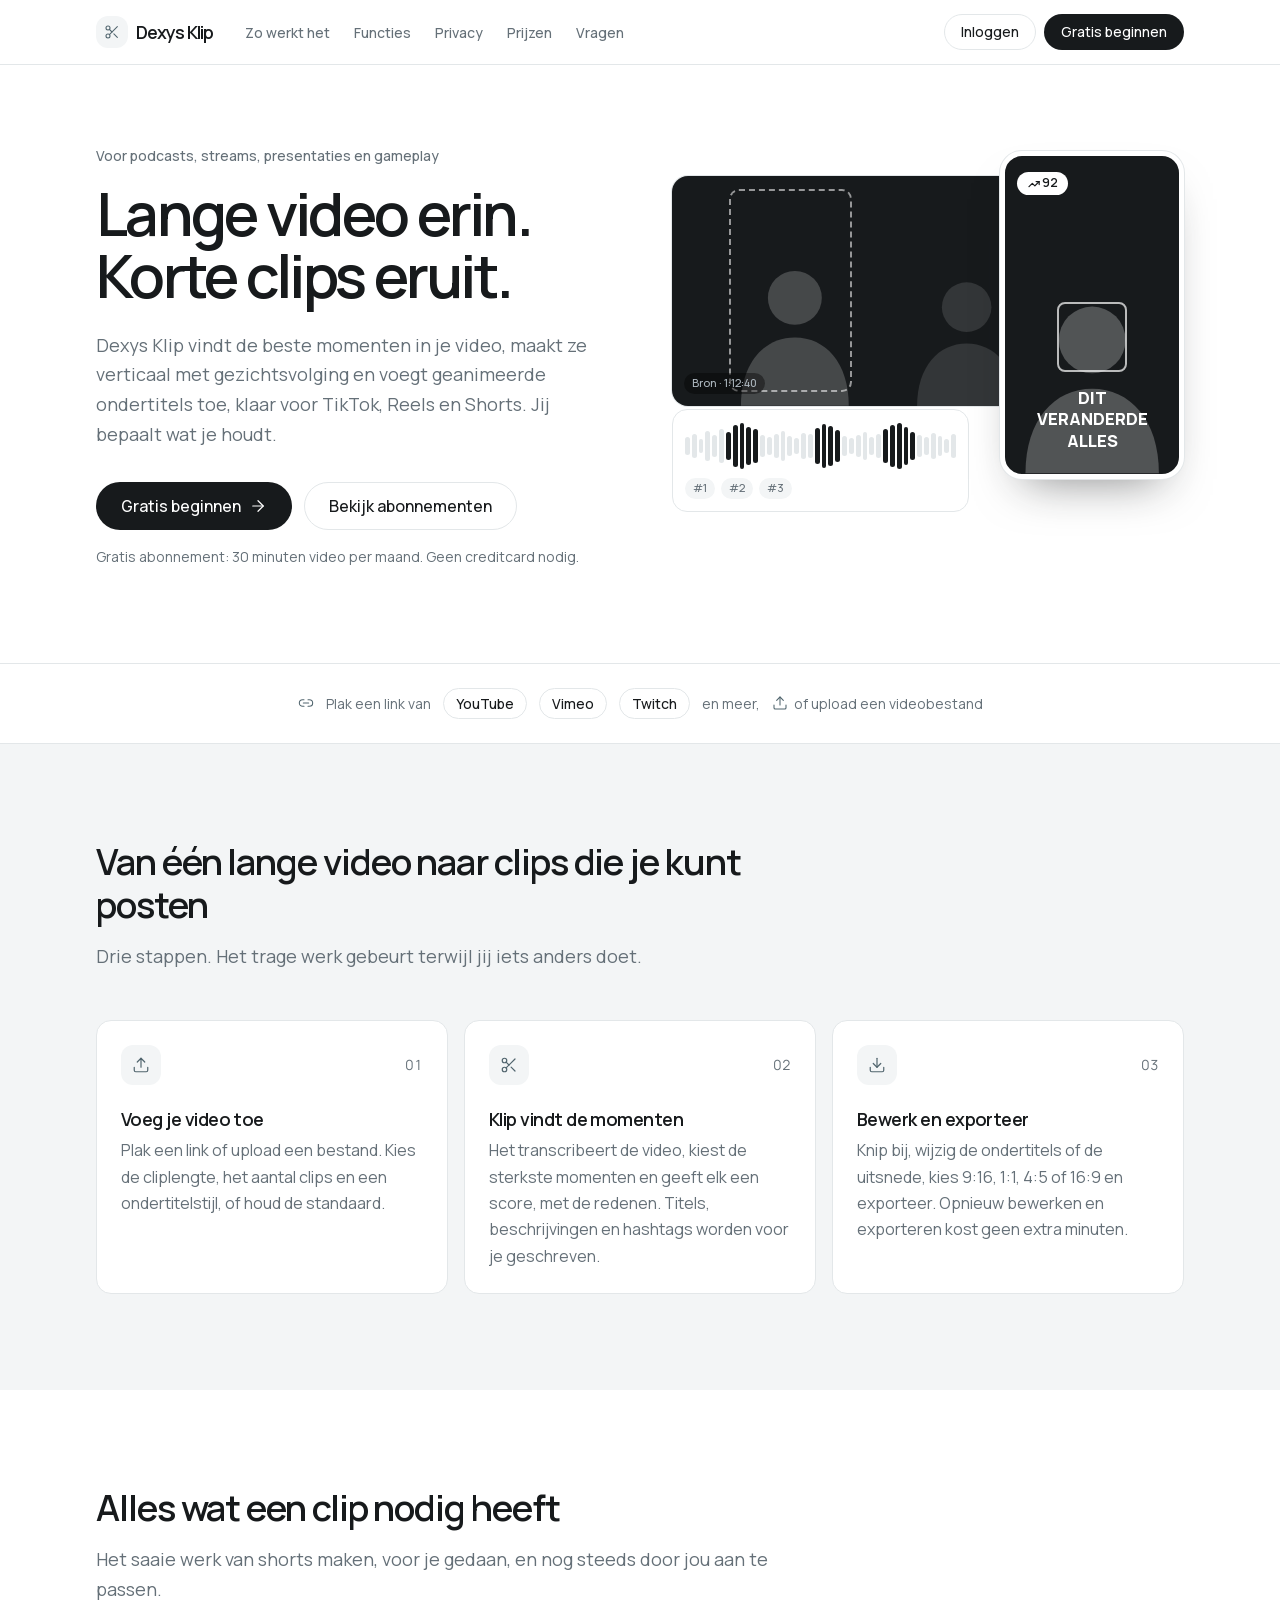
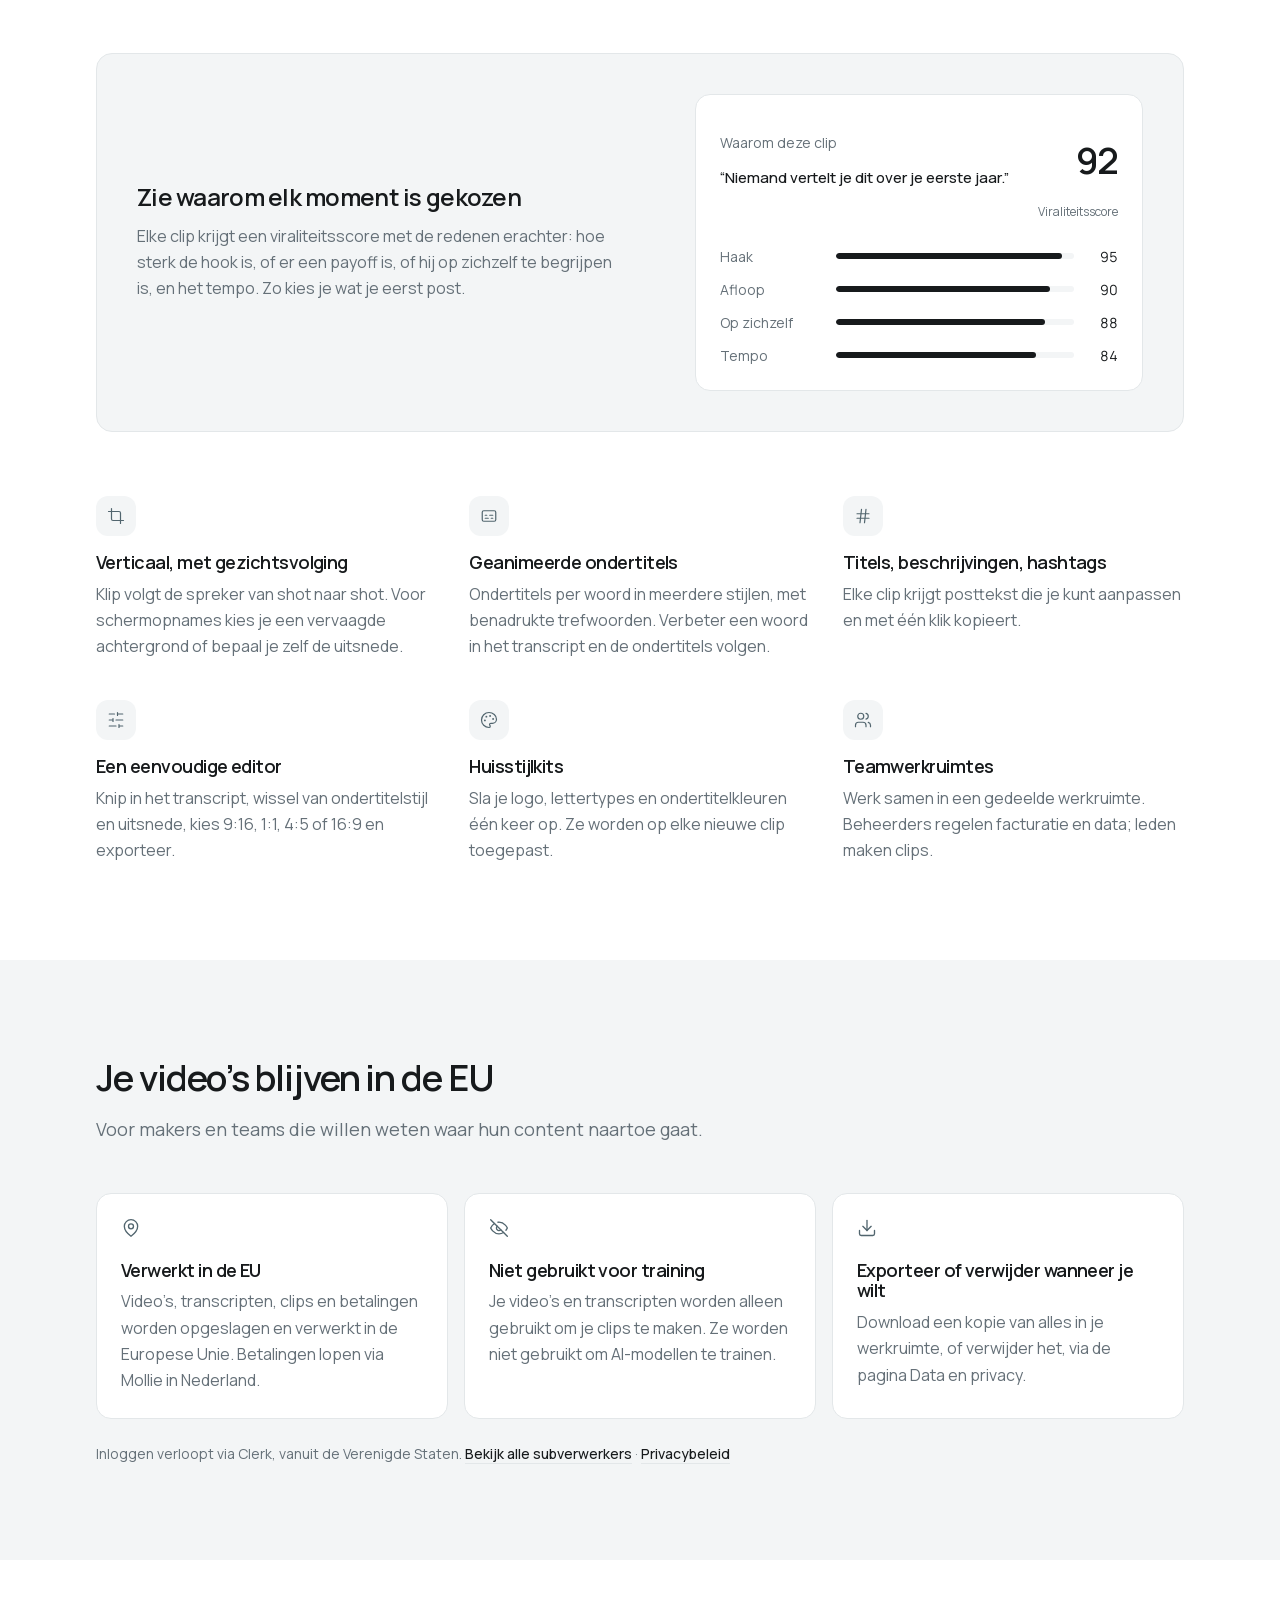
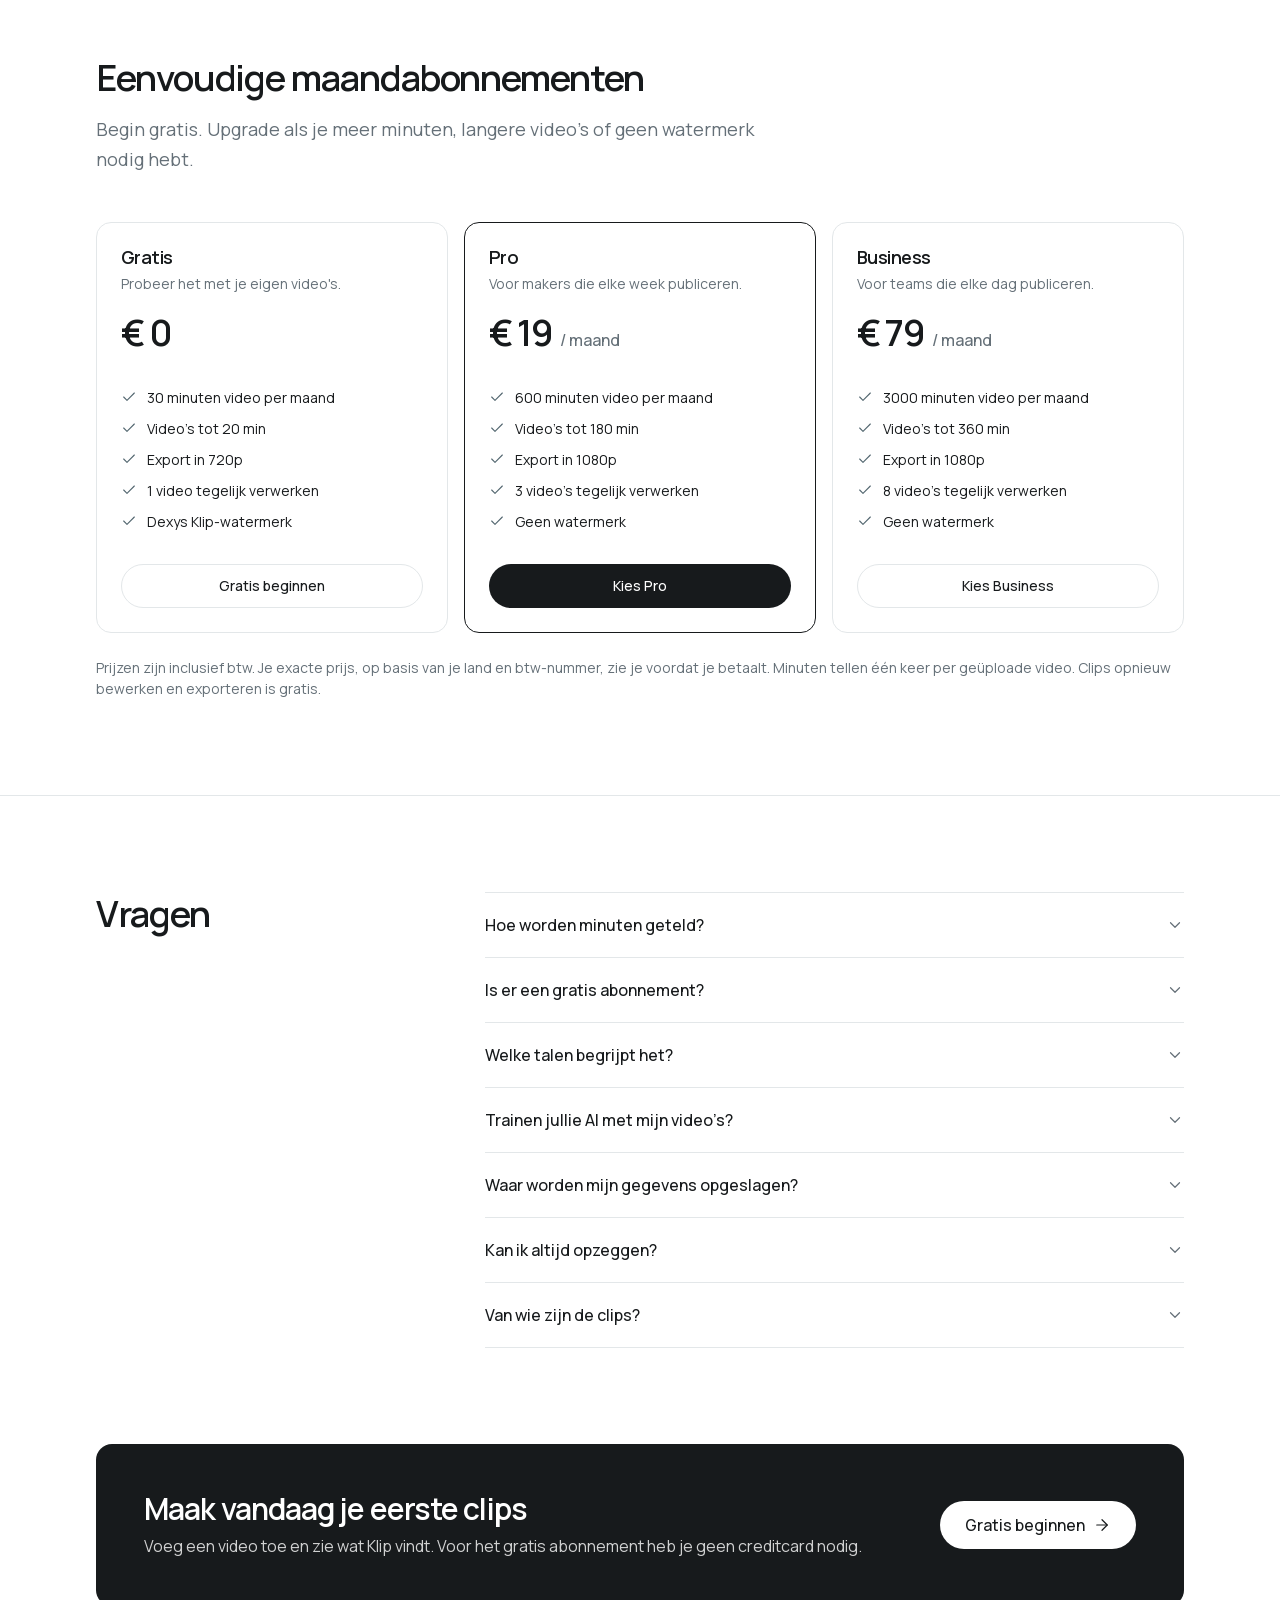
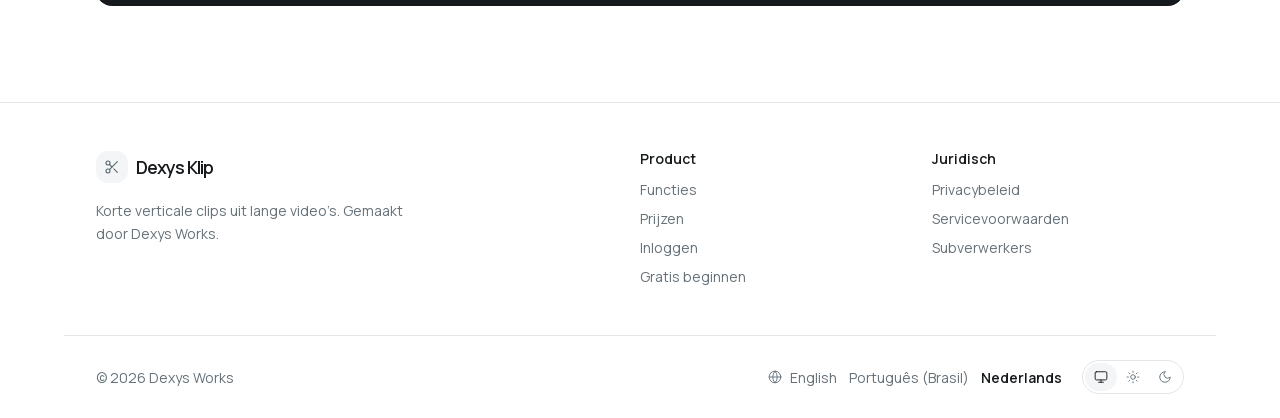
==== nl/index.html @ 5cecc2e5 "Publish the Dexys Klip landing page Static page for klip.dexysworks.com in English, Brazilian Portug" ====
<!doctype html>
<html lang="nl">
<head>
<meta charset="utf-8">
<meta name="viewport" content="width=device-width, initial-scale=1">
<title>Dexys Klip: maak van lange video’s verticale clips</title>
<meta name="description" content="Plak een link of upload een video. Dexys Klip vindt de beste momenten, maakt ze verticaal met gezichtsvolging en voegt geanimeerde ondertitels toe voor TikTok, Reels en Shorts. Verwerkt in de EU.">
<link rel="canonical" href="https://klip.dexysworks.com/nl/">
<link rel="alternate" hreflang="en" href="https://klip.dexysworks.com/"><link rel="alternate" hreflang="pt-BR" href="https://klip.dexysworks.com/pt-br/"><link rel="alternate" hreflang="nl" href="https://klip.dexysworks.com/nl/"><link rel="alternate" hreflang="x-default" href="https://klip.dexysworks.com/">
<meta property="og:type" content="website">
<meta property="og:site_name" content="Dexys Klip">
<meta property="og:title" content="Dexys Klip: maak van lange video’s verticale clips">
<meta property="og:description" content="Plak een link of upload een video. Dexys Klip vindt de beste momenten, maakt ze verticaal met gezichtsvolging en voegt geanimeerde ondertitels toe voor TikTok, Reels en Shorts. Verwerkt in de EU.">
<meta property="og:url" content="https://klip.dexysworks.com/nl/">
<meta property="og:locale" content="nl_NL">
<meta property="og:image" content="https://klip.dexysworks.com/assets/og.png">
<meta property="og:image:width" content="1200">
<meta property="og:image:height" content="630">
<meta property="og:image:alt" content="Dexys Klip: long videos in, short clips out">
<meta name="twitter:card" content="summary_large_image">
<meta name="theme-color" content="#ffffff" media="(prefers-color-scheme: light)">
<meta name="theme-color" content="#171a1c" media="(prefers-color-scheme: dark)">
<link rel="icon" href="/assets/favicon.svg" type="image/svg+xml">
<link rel="preload" href="/assets/fonts/manrope-latin.woff2" as="font" type="font/woff2" crossorigin>
<link rel="stylesheet" href="/assets/style.css">
<script>(function(){try{var t=localStorage.getItem("klip-theme");if(t==="light"||t==="dark")document.documentElement.dataset.theme=t;}catch(e){}})();</script>
<script src="/assets/site.js" defer></script>
</head>
<body>
<a class="skip-link" href="#content">Naar de inhoud</a>
<header class="site-header">
  <div class="wrap header-inner">
    <a class="brand" href="/nl/" aria-label="Dexys Klip home"><span class="brand-tile"><svg width="16" height="16" viewBox="0 0 24 24" fill="none" stroke="currentColor" stroke-width="1.6" stroke-linecap="round" stroke-linejoin="round" aria-hidden="true" focusable="false"><circle cx="6" cy="6" r="3"/><path d="M8.12 8.12 12 12"/><path d="M20 4 8.12 15.88"/><circle cx="6" cy="18" r="3"/><path d="M14.8 14.8 20 20"/></svg></span><span class="brand-name">Dexys Klip</span></a>
    <nav class="header-nav" aria-label="Onderdelen van de pagina"><ul><li><a href="#how">Zo werkt het</a></li><li><a href="#features">Functies</a></li><li><a href="#privacy">Privacy</a></li><li><a href="#pricing">Prijzen</a></li><li><a href="#faq">Vragen</a></li></ul></nav>
    <div class="header-actions">
      <a class="signin-text" href="https://app.klip.dexysworks.com/sign-in">Inloggen</a>
      <a class="btn btn-ghost signin-btn" href="https://app.klip.dexysworks.com/sign-in">Inloggen</a>
      <a class="btn btn-primary btn-compact" href="https://app.klip.dexysworks.com/sign-up">Gratis beginnen</a>
    </div>
  </div>
</header>
<main id="content">
  <section class="wrap hero" aria-labelledby="hero-title">
    <div>
      <p class="eyebrow">Voor podcasts, streams, presentaties en gameplay</p>
      <h1 id="hero-title">Lange video erin. Korte clips eruit.</h1>
      <p class="lead">Dexys Klip vindt de beste momenten in je video, maakt ze verticaal met gezichtsvolging en voegt geanimeerde ondertitels toe, klaar voor TikTok, Reels en Shorts. Jij bepaalt wat je houdt.</p>
      <div class="hero-ctas">
        <a class="btn btn-primary btn-large" href="https://app.klip.dexysworks.com/sign-up">Gratis beginnen <svg width="18" height="18" viewBox="0 0 24 24" fill="none" stroke="currentColor" stroke-width="1.6" stroke-linecap="round" stroke-linejoin="round" aria-hidden="true" focusable="false"><path d="M5 12h14"/><path d="m12 5 7 7-7 7"/></svg></a>
        <a class="btn btn-ghost btn-large" href="#pricing">Bekijk abonnementen</a>
      </div>
      <p class="muted small">Gratis abonnement: 30 minuten video per maand. Geen creditcard nodig.</p>
    </div>
    <div class="hero-visual" role="img" aria-label="Illustratie: een brede podcastvideo met drie gemarkeerde momenten op de tijdlijn. Eén moment wordt een verticale clip die het gezicht van de spreker volgt, met ondertitels per woord en een viraliteitsscore van 92.">
  <div aria-hidden="true">
    <div class="source">
      <div class="speakers"><svg class="sp sp-a" viewBox="0 0 100 100" aria-hidden="true" focusable="false"><circle cx="50" cy="40" r="15" fill="currentColor"/><path d="M20 100c0-24 13-38 30-38s30 14 30 38z" fill="currentColor"/></svg><svg class="sp sp-b" viewBox="0 0 100 100" aria-hidden="true" focusable="false"><circle cx="50" cy="40" r="15" fill="currentColor"/><path d="M20 100c0-24 13-38 30-38s30 14 30 38z" fill="currentColor"/></svg></div>
      <div class="crop"></div>
      <span class="source-label">Bron · 1:12:40</span>
    </div>
    <div class="timeline card">
      <div class="bars"><span class="" style="height:38%"></span><span class="" style="height:52%"></span><span class="" style="height:30%"></span><span class="" style="height:64%"></span><span class="" style="height:46%"></span><span class="" style="height:72%"></span><span class="on" style="height:58%"></span><span class="on" style="height:88%"></span><span class="on" style="height:94%"></span><span class="on" style="height:80%"></span><span class="on" style="height:70%"></span><span class="" style="height:44%"></span><span class="" style="height:36%"></span><span class="" style="height:50%"></span><span class="" style="height:62%"></span><span class="" style="height:40%"></span><span class="" style="height:34%"></span><span class="" style="height:56%"></span><span class="" style="height:48%"></span><span class="on" style="height:76%"></span><span class="on" style="height:90%"></span><span class="on" style="height:84%"></span><span class="on" style="height:66%"></span><span class="" style="height:42%"></span><span class="" style="height:32%"></span><span class="" style="height:46%"></span><span class="" style="height:58%"></span><span class="" style="height:38%"></span><span class="" style="height:52%"></span><span class="on" style="height:70%"></span><span class="on" style="height:86%"></span><span class="on" style="height:96%"></span><span class="on" style="height:78%"></span><span class="on" style="height:60%"></span><span class="" style="height:44%"></span><span class="" style="height:36%"></span><span class="" style="height:54%"></span><span class="" style="height:40%"></span><span class="" style="height:30%"></span><span class="" style="height:48%"></span></div>
      <div class="moments"><span>#1</span><span>#2</span><span>#3</span></div>
    </div>
    <div class="phone">
      <div class="phone-speaker"><svg class="sp" viewBox="0 0 100 100" aria-hidden="true" focusable="false"><circle cx="50" cy="40" r="15" fill="currentColor"/><path d="M20 100c0-24 13-38 30-38s30 14 30 38z" fill="currentColor"/></svg></div>
      <div class="track"></div>
      <span class="score"><svg width="12" height="12" viewBox="0 0 24 24" fill="none" stroke="currentColor" stroke-width="1.6" stroke-linecap="round" stroke-linejoin="round" aria-hidden="true" focusable="false"><path d="m22 7-8.5 8.5-5-5L2 17"/><path d="M16 7h6v6"/></svg>92</span>
      <p class="caption"><span class="word" style="animation-delay:0s">dit</span><span class="word" style="animation-delay:1s">veranderde</span><span class="word" style="animation-delay:2s">alles</span></p>
    </div>
  </div>
</div>
  </section>

  <div class="sources"><p class="wrap"><svg class="symbol" width="16" height="16" viewBox="0 0 24 24" fill="none" stroke="currentColor" stroke-width="1.6" stroke-linecap="round" stroke-linejoin="round" aria-hidden="true" focusable="false"><path d="M9 17H7A5 5 0 0 1 7 7h2"/><path d="M15 7h2a5 5 0 1 1 0 10h-2"/><path d="M8 12h8"/></svg><span>Plak een link van</span>
    <span class="chip">YouTube</span><span class="chip">Vimeo</span><span class="chip">Twitch</span><span>en meer,</span>
    <span class="inline"><svg class="symbol" width="16" height="16" viewBox="0 0 24 24" fill="none" stroke="currentColor" stroke-width="1.6" stroke-linecap="round" stroke-linejoin="round" aria-hidden="true" focusable="false"><path d="M21 15v4a2 2 0 0 1-2 2H5a2 2 0 0 1-2-2v-4"/><path d="m17 8-5-5-5 5"/><path d="M12 3v12"/></svg>of upload een videobestand</span></p></div>

  <section id="how" class="section band" aria-labelledby="how-title"><div class="wrap">
    <div class="section-head"><h2 id="how-title">Van één lange video naar clips die je kunt posten</h2><p>Drie stappen. Het trage werk gebeurt terwijl jij iets anders doet.</p></div>
    <ol class="grid-3"><li class="card step"><div class="step-top"><span class="tile"><svg width="18" height="18" viewBox="0 0 24 24" fill="none" stroke="currentColor" stroke-width="1.6" stroke-linecap="round" stroke-linejoin="round" aria-hidden="true" focusable="false"><path d="M21 15v4a2 2 0 0 1-2 2H5a2 2 0 0 1-2-2v-4"/><path d="m17 8-5-5-5 5"/><path d="M12 3v12"/></svg></span><span class="step-n" aria-hidden="true">01</span></div>
      <h3>Voeg je video toe</h3><p class="muted">Plak een link of upload een bestand. Kies de cliplengte, het aantal clips en een ondertitelstijl, of houd de standaard.</p></li><li class="card step"><div class="step-top"><span class="tile"><svg width="18" height="18" viewBox="0 0 24 24" fill="none" stroke="currentColor" stroke-width="1.6" stroke-linecap="round" stroke-linejoin="round" aria-hidden="true" focusable="false"><circle cx="6" cy="6" r="3"/><path d="M8.12 8.12 12 12"/><path d="M20 4 8.12 15.88"/><circle cx="6" cy="18" r="3"/><path d="M14.8 14.8 20 20"/></svg></span><span class="step-n" aria-hidden="true">02</span></div>
      <h3>Klip vindt de momenten</h3><p class="muted">Het transcribeert de video, kiest de sterkste momenten en geeft elk een score, met de redenen. Titels, beschrijvingen en hashtags worden voor je geschreven.</p></li><li class="card step"><div class="step-top"><span class="tile"><svg width="18" height="18" viewBox="0 0 24 24" fill="none" stroke="currentColor" stroke-width="1.6" stroke-linecap="round" stroke-linejoin="round" aria-hidden="true" focusable="false"><path d="M21 15v4a2 2 0 0 1-2 2H5a2 2 0 0 1-2-2v-4"/><path d="m7 10 5 5 5-5"/><path d="M12 15V3"/></svg></span><span class="step-n" aria-hidden="true">03</span></div>
      <h3>Bewerk en exporteer</h3><p class="muted">Knip bij, wijzig de ondertitels of de uitsnede, kies 9:16, 1:1, 4:5 of 16:9 en exporteer. Opnieuw bewerken en exporteren kost geen extra minuten.</p></li></ol>
  </div></section>

  <section id="features" class="section" aria-labelledby="features-title"><div class="wrap">
    <div class="section-head"><h2 id="features-title">Alles wat een clip nodig heeft</h2><p>Het saaie werk van shorts maken, voor je gedaan, en nog steeds door jou aan te passen.</p></div>
    <div class="showcase"><div><h3>Zie waarom elk moment is gekozen</h3><p class="muted">Elke clip krijgt een viraliteitsscore met de redenen erachter: hoe sterk de hook is, of er een payoff is, of hij op zichzelf te begrijpen is, en het tempo. Zo kies je wat je eerst post.</p></div><div class="score-card card" role="img" aria-label="Voorbeeld van de score van één clip: viraliteit 92, met hook 95, payoff 90, zelfstandig 88 en tempo 84.">
  <div aria-hidden="true">
    <div class="score-head">
      <div><p class="muted small">Waarom deze clip</p><p class="hook">“Niemand vertelt je dit over je eerste jaar.”</p></div>
      <div class="score-total"><p class="score-number">92</p><p class="muted xsmall">Viraliteitsscore</p></div>
    </div>
    <div class="metrics"><div class="metric"><span class="metric-label">Haak</span><span class="metric-bar"><span style="width:95%"></span></span><span class="metric-value">95</span></div><div class="metric"><span class="metric-label">Afloop</span><span class="metric-bar"><span style="width:90%"></span></span><span class="metric-value">90</span></div><div class="metric"><span class="metric-label">Op zichzelf</span><span class="metric-bar"><span style="width:88%"></span></span><span class="metric-value">88</span></div><div class="metric"><span class="metric-label">Tempo</span><span class="metric-bar"><span style="width:84%"></span></span><span class="metric-value">84</span></div></div>
  </div>
</div></div>
    <ul class="features"><li><span class="tile"><svg width="18" height="18" viewBox="0 0 24 24" fill="none" stroke="currentColor" stroke-width="1.6" stroke-linecap="round" stroke-linejoin="round" aria-hidden="true" focusable="false"><path d="M6 2v14a2 2 0 0 0 2 2h14"/><path d="M18 22V8a2 2 0 0 0-2-2H2"/></svg></span><h3>Verticaal, met gezichtsvolging</h3><p class="muted">Klip volgt de spreker van shot naar shot. Voor schermopnames kies je een vervaagde achtergrond of bepaal je zelf de uitsnede.</p></li><li><span class="tile"><svg width="18" height="18" viewBox="0 0 24 24" fill="none" stroke="currentColor" stroke-width="1.6" stroke-linecap="round" stroke-linejoin="round" aria-hidden="true" focusable="false"><rect width="18" height="14" x="3" y="5" rx="2"/><path d="M7 15h4M15 15h2M7 11h2M13 11h4"/></svg></span><h3>Geanimeerde ondertitels</h3><p class="muted">Ondertitels per woord in meerdere stijlen, met benadrukte trefwoorden. Verbeter een woord in het transcript en de ondertitels volgen.</p></li><li><span class="tile"><svg width="18" height="18" viewBox="0 0 24 24" fill="none" stroke="currentColor" stroke-width="1.6" stroke-linecap="round" stroke-linejoin="round" aria-hidden="true" focusable="false"><path d="M4 9h16M4 15h16M10 3 8 21M16 3l-2 18"/></svg></span><h3>Titels, beschrijvingen, hashtags</h3><p class="muted">Elke clip krijgt posttekst die je kunt aanpassen en met één klik kopieert.</p></li><li><span class="tile"><svg width="18" height="18" viewBox="0 0 24 24" fill="none" stroke="currentColor" stroke-width="1.6" stroke-linecap="round" stroke-linejoin="round" aria-hidden="true" focusable="false"><path d="M21 4h-7M10 4H3M21 12h-9M8 12H3M21 20h-5M12 20H3M14 2v4M8 10v4M16 18v4"/></svg></span><h3>Een eenvoudige editor</h3><p class="muted">Knip in het transcript, wissel van ondertitelstijl en uitsnede, kies 9:16, 1:1, 4:5 of 16:9 en exporteer.</p></li><li><span class="tile"><svg width="18" height="18" viewBox="0 0 24 24" fill="none" stroke="currentColor" stroke-width="1.6" stroke-linecap="round" stroke-linejoin="round" aria-hidden="true" focusable="false"><circle cx="13.5" cy="6.5" r=".5" fill="currentColor"/><circle cx="17.5" cy="10.5" r=".5" fill="currentColor"/><circle cx="8.5" cy="7.5" r=".5" fill="currentColor"/><circle cx="6.5" cy="12.5" r=".5" fill="currentColor"/><path d="M12 2C6.5 2 2 6.5 2 12s4.5 10 10 10c.93 0 1.65-.75 1.65-1.69 0-.44-.18-.83-.44-1.12-.29-.29-.44-.65-.44-1.13a1.64 1.64 0 0 1 1.67-1.67h2c3.05 0 5.55-2.5 5.55-5.55C21.97 6.01 17.46 2 12 2z"/></svg></span><h3>Huisstijlkits</h3><p class="muted">Sla je logo, lettertypes en ondertitelkleuren één keer op. Ze worden op elke nieuwe clip toegepast.</p></li><li><span class="tile"><svg width="18" height="18" viewBox="0 0 24 24" fill="none" stroke="currentColor" stroke-width="1.6" stroke-linecap="round" stroke-linejoin="round" aria-hidden="true" focusable="false"><path d="M16 21v-2a4 4 0 0 0-4-4H6a4 4 0 0 0-4 4v2"/><circle cx="9" cy="7" r="4"/><path d="M22 21v-2a4 4 0 0 0-3-3.87"/><path d="M16 3.13a4 4 0 0 1 0 7.75"/></svg></span><h3>Teamwerkruimtes</h3><p class="muted">Werk samen in een gedeelde werkruimte. Beheerders regelen facturatie en data; leden maken clips.</p></li></ul>
  </div></section>

  <section id="privacy" class="section band" aria-labelledby="privacy-title"><div class="wrap">
    <div class="section-head"><h2 id="privacy-title">Je video’s blijven in de EU</h2><p>Voor makers en teams die willen weten waar hun content naartoe gaat.</p></div>
    <ul class="grid-3"><li class="card"><span class="symbol"><svg width="20" height="20" viewBox="0 0 24 24" fill="none" stroke="currentColor" stroke-width="1.6" stroke-linecap="round" stroke-linejoin="round" aria-hidden="true" focusable="false"><path d="M20 10c0 6-8 12-8 12s-8-6-8-12a8 8 0 0 1 16 0Z"/><circle cx="12" cy="10" r="3"/></svg></span><h3>Verwerkt in de EU</h3><p class="muted">Video’s, transcripten, clips en betalingen worden opgeslagen en verwerkt in de Europese Unie. Betalingen lopen via Mollie in Nederland.</p></li><li class="card"><span class="symbol"><svg width="20" height="20" viewBox="0 0 24 24" fill="none" stroke="currentColor" stroke-width="1.6" stroke-linecap="round" stroke-linejoin="round" aria-hidden="true" focusable="false"><path d="M9.88 9.88a3 3 0 1 0 4.24 4.24"/><path d="M10.73 5.08A10.4 10.4 0 0 1 12 5c7 0 10 7 10 7a13.2 13.2 0 0 1-1.67 2.68"/><path d="M6.61 6.61A13.5 13.5 0 0 0 2 12s3 7 10 7a9.7 9.7 0 0 0 5.39-1.61"/><path d="m2 2 20 20"/></svg></span><h3>Niet gebruikt voor training</h3><p class="muted">Je video’s en transcripten worden alleen gebruikt om je clips te maken. Ze worden niet gebruikt om AI-modellen te trainen.</p></li><li class="card"><span class="symbol"><svg width="20" height="20" viewBox="0 0 24 24" fill="none" stroke="currentColor" stroke-width="1.6" stroke-linecap="round" stroke-linejoin="round" aria-hidden="true" focusable="false"><path d="M21 15v4a2 2 0 0 1-2 2H5a2 2 0 0 1-2-2v-4"/><path d="m7 10 5 5 5-5"/><path d="M12 15V3"/></svg></span><h3>Exporteer of verwijder wanneer je wilt</h3><p class="muted">Download een kopie van alles in je werkruimte, of verwijder het, via de pagina Data en privacy.</p></li></ul>
    <p class="note">Inloggen verloopt via Clerk, vanuit de Verenigde Staten. <a href="https://app.klip.dexysworks.com/subprocessors">Bekijk alle subverwerkers</a> · <a href="https://app.klip.dexysworks.com/privacy">Privacybeleid</a></p>
  </div></section>

  <section id="pricing" class="section" aria-labelledby="pricing-title"><div class="wrap">
    <div class="section-head"><h2 id="pricing-title">Eenvoudige maandabonnementen</h2><p>Begin gratis. Upgrade als je meer minuten, langere video’s of geen watermerk nodig hebt.</p></div>
    <ul class="grid-3 plans"><li class="card plan"><h3>Gratis</h3><p class="muted small">Probeer het met je eigen video&#x27;s.</p>
      <p class="price">€ 0</p><ul class="plan-features"><li><svg width="16" height="16" viewBox="0 0 24 24" fill="none" stroke="currentColor" stroke-width="1.6" stroke-linecap="round" stroke-linejoin="round" aria-hidden="true" focusable="false"><path d="M20 6 9 17l-5-5"/></svg>30 minuten video per maand</li><li><svg width="16" height="16" viewBox="0 0 24 24" fill="none" stroke="currentColor" stroke-width="1.6" stroke-linecap="round" stroke-linejoin="round" aria-hidden="true" focusable="false"><path d="M20 6 9 17l-5-5"/></svg>Video&#x27;s tot 20 min</li><li><svg width="16" height="16" viewBox="0 0 24 24" fill="none" stroke="currentColor" stroke-width="1.6" stroke-linecap="round" stroke-linejoin="round" aria-hidden="true" focusable="false"><path d="M20 6 9 17l-5-5"/></svg>Export in 720p</li><li><svg width="16" height="16" viewBox="0 0 24 24" fill="none" stroke="currentColor" stroke-width="1.6" stroke-linecap="round" stroke-linejoin="round" aria-hidden="true" focusable="false"><path d="M20 6 9 17l-5-5"/></svg>1 video tegelijk verwerken</li><li><svg width="16" height="16" viewBox="0 0 24 24" fill="none" stroke="currentColor" stroke-width="1.6" stroke-linecap="round" stroke-linejoin="round" aria-hidden="true" focusable="false"><path d="M20 6 9 17l-5-5"/></svg>Dexys Klip-watermerk</li></ul>
      <a class="btn btn-ghost btn-block" href="https://app.klip.dexysworks.com/sign-up">Gratis beginnen</a></li><li class="card plan featured"><h3>Pro</h3><p class="muted small">Voor makers die elke week publiceren.</p>
      <p class="price">€ 19 <span class="per">/ maand</span></p><ul class="plan-features"><li><svg width="16" height="16" viewBox="0 0 24 24" fill="none" stroke="currentColor" stroke-width="1.6" stroke-linecap="round" stroke-linejoin="round" aria-hidden="true" focusable="false"><path d="M20 6 9 17l-5-5"/></svg>600 minuten video per maand</li><li><svg width="16" height="16" viewBox="0 0 24 24" fill="none" stroke="currentColor" stroke-width="1.6" stroke-linecap="round" stroke-linejoin="round" aria-hidden="true" focusable="false"><path d="M20 6 9 17l-5-5"/></svg>Video&#x27;s tot 180 min</li><li><svg width="16" height="16" viewBox="0 0 24 24" fill="none" stroke="currentColor" stroke-width="1.6" stroke-linecap="round" stroke-linejoin="round" aria-hidden="true" focusable="false"><path d="M20 6 9 17l-5-5"/></svg>Export in 1080p</li><li><svg width="16" height="16" viewBox="0 0 24 24" fill="none" stroke="currentColor" stroke-width="1.6" stroke-linecap="round" stroke-linejoin="round" aria-hidden="true" focusable="false"><path d="M20 6 9 17l-5-5"/></svg>3 video&#x27;s tegelijk verwerken</li><li><svg width="16" height="16" viewBox="0 0 24 24" fill="none" stroke="currentColor" stroke-width="1.6" stroke-linecap="round" stroke-linejoin="round" aria-hidden="true" focusable="false"><path d="M20 6 9 17l-5-5"/></svg>Geen watermerk</li></ul>
      <a class="btn btn-primary btn-block" href="https://app.klip.dexysworks.com/sign-up?redirect_url=%2Fbilling%3Fplan%3Dpro">Kies Pro</a></li><li class="card plan"><h3>Business</h3><p class="muted small">Voor teams die elke dag publiceren.</p>
      <p class="price">€ 79 <span class="per">/ maand</span></p><ul class="plan-features"><li><svg width="16" height="16" viewBox="0 0 24 24" fill="none" stroke="currentColor" stroke-width="1.6" stroke-linecap="round" stroke-linejoin="round" aria-hidden="true" focusable="false"><path d="M20 6 9 17l-5-5"/></svg>3000 minuten video per maand</li><li><svg width="16" height="16" viewBox="0 0 24 24" fill="none" stroke="currentColor" stroke-width="1.6" stroke-linecap="round" stroke-linejoin="round" aria-hidden="true" focusable="false"><path d="M20 6 9 17l-5-5"/></svg>Video&#x27;s tot 360 min</li><li><svg width="16" height="16" viewBox="0 0 24 24" fill="none" stroke="currentColor" stroke-width="1.6" stroke-linecap="round" stroke-linejoin="round" aria-hidden="true" focusable="false"><path d="M20 6 9 17l-5-5"/></svg>Export in 1080p</li><li><svg width="16" height="16" viewBox="0 0 24 24" fill="none" stroke="currentColor" stroke-width="1.6" stroke-linecap="round" stroke-linejoin="round" aria-hidden="true" focusable="false"><path d="M20 6 9 17l-5-5"/></svg>8 video&#x27;s tegelijk verwerken</li><li><svg width="16" height="16" viewBox="0 0 24 24" fill="none" stroke="currentColor" stroke-width="1.6" stroke-linecap="round" stroke-linejoin="round" aria-hidden="true" focusable="false"><path d="M20 6 9 17l-5-5"/></svg>Geen watermerk</li></ul>
      <a class="btn btn-ghost btn-block" href="https://app.klip.dexysworks.com/sign-up?redirect_url=%2Fbilling%3Fplan%3Dbusiness">Kies Business</a></li></ul>
    <p class="note">Prijzen zijn inclusief btw. Je exacte prijs, op basis van je land en btw-nummer, zie je voordat je betaalt. Minuten tellen één keer per geüploade video. Clips opnieuw bewerken en exporteren is gratis.</p>
  </div></section>

  <section id="faq" class="section faq-section" aria-labelledby="faq-title"><div class="wrap faq-grid">
    <h2 id="faq-title">Vragen</h2>
    <div class="faq"><details><summary>Hoe worden minuten geteld?<svg class="chev" width="18" height="18" viewBox="0 0 24 24" fill="none" stroke="currentColor" stroke-width="1.6" stroke-linecap="round" stroke-linejoin="round" aria-hidden="true" focusable="false"><path d="m6 9 6 6 6-6"/></svg></summary><p class="muted">Op basis van de lengte van elke video die je toevoegt, één keer. Opnieuw clips zoeken, bewerken en exporteren kosten geen extra minuten. Je minuten worden elke maand vernieuwd.</p></details><details><summary>Is er een gratis abonnement?<svg class="chev" width="18" height="18" viewBox="0 0 24 24" fill="none" stroke="currentColor" stroke-width="1.6" stroke-linecap="round" stroke-linejoin="round" aria-hidden="true" focusable="false"><path d="m6 9 6 6 6-6"/></svg></summary><p class="muted">Ja. Gratis bevat 30 minuten video per maand, video’s tot 20 minuten, export in 720p en een watermerk. Geen creditcard nodig.</p></details><details><summary>Welke talen begrijpt het?<svg class="chev" width="18" height="18" viewBox="0 0 24 24" fill="none" stroke="currentColor" stroke-width="1.6" stroke-linecap="round" stroke-linejoin="round" aria-hidden="true" focusable="false"><path d="m6 9 6 6 6-6"/></svg></summary><p class="muted">Video’s worden getranscribeerd in 15 talen, waaronder Nederlands, Engels, Portugees, Spaans, Frans en Duits. Klip herkent de taal, of je kiest hem zelf. De app zelf is in het Engels, Braziliaans-Portugees en Nederlands.</p></details><details><summary>Trainen jullie AI met mijn video’s?<svg class="chev" width="18" height="18" viewBox="0 0 24 24" fill="none" stroke="currentColor" stroke-width="1.6" stroke-linecap="round" stroke-linejoin="round" aria-hidden="true" focusable="false"><path d="m6 9 6 6 6-6"/></svg></summary><p class="muted">Nee. Je content wordt alleen gebruikt om je clips te maken, en onze AI-leveranciers gebruiken hem ook niet voor training.</p></details><details><summary>Waar worden mijn gegevens opgeslagen?<svg class="chev" width="18" height="18" viewBox="0 0 24 24" fill="none" stroke="currentColor" stroke-width="1.6" stroke-linecap="round" stroke-linejoin="round" aria-hidden="true" focusable="false"><path d="m6 9 6 6 6-6"/></svg></summary><p class="muted">In de EU: video’s, transcripten, clips en betalingen. Inloggen verloopt via Clerk in de Verenigde Staten, onder het EU–VS Data Privacy Framework.</p></details><details><summary>Kan ik altijd opzeggen?<svg class="chev" width="18" height="18" viewBox="0 0 24 24" fill="none" stroke="currentColor" stroke-width="1.6" stroke-linecap="round" stroke-linejoin="round" aria-hidden="true" focusable="false"><path d="m6 9 6 6 6-6"/></svg></summary><p class="muted">Ja. Betaalde abonnementen verlengen maandelijks tot je opzegt via de factuurpagina. Je houdt je abonnement tot het einde van de betaalde maand.</p></details><details><summary>Van wie zijn de clips?<svg class="chev" width="18" height="18" viewBox="0 0 24 24" fill="none" stroke="currentColor" stroke-width="1.6" stroke-linecap="round" stroke-linejoin="round" aria-hidden="true" focusable="false"><path d="m6 9 6 6 6-6"/></svg></summary><p class="muted">Van jou. Je houdt alle rechten op je video’s en op de clips die je maakt.</p></details></div>
  </div></section>

  <section class="wrap cta-wrap" aria-labelledby="cta-title"><div class="cta">
    <div><h2 id="cta-title">Maak vandaag je eerste clips</h2><p>Voeg een video toe en zie wat Klip vindt. Voor het gratis abonnement heb je geen creditcard nodig.</p></div>
    <a class="btn btn-inverse btn-large" href="https://app.klip.dexysworks.com/sign-up">Gratis beginnen <svg width="18" height="18" viewBox="0 0 24 24" fill="none" stroke="currentColor" stroke-width="1.6" stroke-linecap="round" stroke-linejoin="round" aria-hidden="true" focusable="false"><path d="M5 12h14"/><path d="m12 5 7 7-7 7"/></svg></a>
  </div></section>
</main>
<footer class="site-footer">
  <div class="wrap footer-grid">
    <div class="footer-brand"><a class="brand" href="/nl/" aria-label="Dexys Klip home"><span class="brand-tile"><svg width="16" height="16" viewBox="0 0 24 24" fill="none" stroke="currentColor" stroke-width="1.6" stroke-linecap="round" stroke-linejoin="round" aria-hidden="true" focusable="false"><circle cx="6" cy="6" r="3"/><path d="M8.12 8.12 12 12"/><path d="M20 4 8.12 15.88"/><circle cx="6" cy="18" r="3"/><path d="M14.8 14.8 20 20"/></svg></span><span class="brand-name">Dexys Klip</span></a><p class="muted">Korte verticale clips uit lange video’s. Gemaakt door Dexys Works.</p></div>
    <nav aria-labelledby="footer-product"><h2 id="footer-product">Product</h2><ul>
      <li><a href="/nl/#features">Functies</a></li>
      <li><a href="/nl/#pricing">Prijzen</a></li>
      <li><a href="https://app.klip.dexysworks.com/sign-in">Inloggen</a></li>
      <li><a href="https://app.klip.dexysworks.com/sign-up">Gratis beginnen</a></li></ul></nav>
    <nav aria-labelledby="footer-legal"><h2 id="footer-legal">Juridisch</h2><ul>
      <li><a href="https://app.klip.dexysworks.com/privacy">Privacybeleid</a></li>
      <li><a href="https://app.klip.dexysworks.com/terms">Servicevoorwaarden</a></li>
      <li><a href="https://app.klip.dexysworks.com/subprocessors">Subverwerkers</a></li></ul></nav>
  </div>
  <div class="wrap footer-bottom">
    <p>© <span data-year>2026</span> Dexys Works</p>
    <div class="footer-settings"><nav class="lang-switch" aria-label="Taal"><svg width="14" height="14" viewBox="0 0 24 24" fill="none" stroke="currentColor" stroke-width="1.6" stroke-linecap="round" stroke-linejoin="round" aria-hidden="true" focusable="false"><circle cx="12" cy="12" r="10"/><path d="M12 2a14.5 14.5 0 0 0 0 20 14.5 14.5 0 0 0 0-20"/><path d="M2 12h20"/></svg><ul><li><a href="/" hreflang="en" lang="en" data-lang="en">English</a></li><li><a href="/pt-br/" hreflang="pt-BR" lang="pt-BR" data-lang="pt-BR">Português (Brasil)</a></li><li><a href="/nl/" hreflang="nl" lang="nl" data-lang="nl" aria-current="page">Nederlands</a></li></ul></nav><div class="theme-switch" role="group" aria-label="Thema" hidden><button type="button" data-theme-value="system" aria-label="Systeemthema gebruiken" title="Systeemthema gebruiken" aria-pressed="true"><svg width="14" height="14" viewBox="0 0 24 24" fill="none" stroke="currentColor" stroke-width="1.6" stroke-linecap="round" stroke-linejoin="round" aria-hidden="true" focusable="false"><rect width="20" height="14" x="2" y="3" rx="2"/><path d="M8 21h8M12 17v4"/></svg></button><button type="button" data-theme-value="light" aria-label="Licht thema" title="Licht thema" aria-pressed="false"><svg width="14" height="14" viewBox="0 0 24 24" fill="none" stroke="currentColor" stroke-width="1.6" stroke-linecap="round" stroke-linejoin="round" aria-hidden="true" focusable="false"><circle cx="12" cy="12" r="4"/><path d="M12 2v2M12 20v2M4.93 4.93l1.41 1.41M17.66 17.66l1.41 1.41M2 12h2M20 12h2M6.34 17.66l-1.41 1.41M19.07 4.93l-1.41 1.41"/></svg></button><button type="button" data-theme-value="dark" aria-label="Donker thema" title="Donker thema" aria-pressed="false"><svg width="14" height="14" viewBox="0 0 24 24" fill="none" stroke="currentColor" stroke-width="1.6" stroke-linecap="round" stroke-linejoin="round" aria-hidden="true" focusable="false"><path d="M12 3a6 6 0 0 0 9 9 9 9 0 1 1-9-9Z"/></svg></button></div></div>
  </div>
</footer>
<script type="application/ld+json">{"@context": "https://schema.org", "@type": "SoftwareApplication", "name": "Dexys Klip", "url": "https://klip.dexysworks.com/nl/", "inLanguage": "nl", "applicationCategory": "MultimediaApplication", "operatingSystem": "Web", "description": "Plak een link of upload een video. Dexys Klip vindt de beste momenten, maakt ze verticaal met gezichtsvolging en voegt geanimeerde ondertitels toe voor TikTok, Reels en Shorts. Verwerkt in de EU.", "publisher": {"@type": "Organization", "name": "Dexys Works", "url": "https://dexysworks.com"}, "offers": [{"@type": "Offer", "name": "Gratis", "price": 0, "priceCurrency": "EUR"}, {"@type": "Offer", "name": "Pro", "price": 19, "priceCurrency": "EUR"}, {"@type": "Offer", "name": "Business", "price": 79, "priceCurrency": "EUR"}]}</script>
</body>
</html>
---- assets/style.css ----
/* Dexys Klip landing page. Dexys Works design system tokens, the same as the app (apps/web/src/app/globals.css):
   monochrome ink on neutral, no accent hue, hierarchy from type, background changes and 1px borders. */

@font-face { font-family: "Manrope"; font-style: normal; font-weight: 200 800; font-display: swap;
  src: url("/assets/fonts/manrope-latin.woff2") format("woff2");
  unicode-range: U+0000-00FF, U+0131, U+0152-0153, U+02BB-02BC, U+02C6, U+02DA, U+02DC, U+0304, U+0308, U+0329, U+2000-206F, U+20AC, U+2122, U+2191, U+2193, U+2212, U+2215, U+FEFF, U+FFFD; }
@font-face { font-family: "Manrope"; font-style: normal; font-weight: 200 800; font-display: swap;
  src: url("/assets/fonts/manrope-latin-ext.woff2") format("woff2");
  unicode-range: U+0100-02BA, U+02BD-02C5, U+02C7-02CC, U+02CE-02D7, U+02DD-02FF, U+0304, U+0308, U+0329, U+1D00-1DBF, U+1E00-1E9F, U+1EF2-1EFF, U+2020, U+20A0-20AB, U+20AD-20C4, U+2113, U+2C60-2C7F, U+A720-A7FF; }

:root {
  color-scheme: light;
  --bg: #ffffff;
  --surface: #ffffff;
  --surface-2: #f3f5f6;
  --line: #e3e7e9;
  --text: #171a1c;
  --muted: #657078;      /* 4.9:1 on white, 4.5:1 on surface-2 */
  --accent: #171a1c;     /* emphasis is ink */
  --accent-ink: #ffffff;
  --accent-hover: #3c4348;
  --symbol: #51656e;
  --focus: #63798a;
  --ink: #171a1c;
  --on-ink-muted: #adb7bf;
  --video-frame: #171a1c; /* fixed dark ground for the video illustrations */
  --radius-tile: 15px;
  --radius-tile-sm: 12px;
  --radius-panel: 16px;
  --radius-pill: 32px;
  --font: "Manrope", "Helvetica Neue", Arial, sans-serif;
}
/* Dark theme: by the OS setting unless a theme was picked (data-theme on <html>, set before first paint). */
@media (prefers-color-scheme: dark) {
  :root:not([data-theme="light"]) {
    color-scheme: dark;
    --bg: #171a1c; --surface: #171a1c; --surface-2: #22272a; --line: #30363a; --text: #f1f3f5; --muted: #adb7bf;
    --accent: #f1f3f5; --accent-ink: #171a1c; --accent-hover: #d5dce1; --symbol: #9daeb9; --focus: #8a9cab;
    --video-frame: #0b0d0e; /* darker than the page so the frames stay visible */
  }
}
:root[data-theme="dark"] {
  color-scheme: dark;
  --bg: #171a1c; --surface: #171a1c; --surface-2: #22272a; --line: #30363a; --text: #f1f3f5; --muted: #adb7bf;
  --accent: #f1f3f5; --accent-ink: #171a1c; --accent-hover: #d5dce1; --symbol: #9daeb9; --focus: #8a9cab;
  --video-frame: #0b0d0e;
}

*, *::before, *::after { box-sizing: border-box; }
html { -webkit-text-size-adjust: 100%; scroll-behavior: smooth; }
body { margin: 0; background: var(--bg); color: var(--text); font: 400 16px/1.5 var(--font); -webkit-font-smoothing: antialiased; }
h1, h2, h3, p, ul, ol { margin: 0; }
ul, ol { padding: 0; list-style: none; }
h1, h2, h3 { font-weight: 600; letter-spacing: -0.03em; line-height: 1.15; }
a { color: inherit; }
svg { flex-shrink: 0; }
img { max-width: 100%; }
::selection { background: var(--accent); color: var(--accent-ink); }
:focus-visible { outline: 3px solid var(--focus); outline-offset: 6px; border-radius: 4px; }

.wrap { width: 100%; max-width: 72rem; margin: 0 auto; padding: 0 16px; }
@media (min-width: 640px) { .wrap { padding: 0 32px; } }
.muted { color: var(--muted); }
.small { font-size: 14px; }
.xsmall { font-size: 12px; }
.symbol { color: var(--symbol); }
.card { background: var(--surface); border: 1px solid var(--line); border-radius: var(--radius-tile); }
.tile { display: grid; place-items: center; width: 40px; height: 40px; border-radius: var(--radius-tile-sm); background: var(--surface-2); color: var(--symbol); }

.skip-link { position: absolute; left: 16px; top: -60px; z-index: 60; padding: 8px 16px; border-radius: var(--radius-pill);
  background: var(--accent); color: var(--accent-ink); font-size: 14px; font-weight: 500; text-decoration: none; }
.skip-link:focus { top: 12px; }

/* Buttons */
.btn { display: inline-flex; align-items: center; justify-content: center; gap: 8px; white-space: nowrap; height: 36px; padding: 0 16px;
  border-radius: var(--radius-pill); border: 1px solid transparent; font: 500 14px/1 var(--font); text-decoration: none;
  transition: background-color .2s, color .2s, opacity .2s; cursor: pointer; }
.btn-primary { background: var(--accent); color: var(--accent-ink); }
.btn-primary:hover { background: var(--accent-hover); }
.btn-ghost { background: var(--surface); color: var(--text); border-color: var(--line); }
.btn-ghost:hover { background: var(--surface-2); }
.btn-inverse { background: var(--accent-ink); color: var(--accent); }
.btn-inverse:hover { opacity: .9; }
.btn-inverse:focus-visible { outline-color: var(--accent-ink); }
.btn-large { height: 48px; padding: 0 24px; font-size: 16px; }
.btn-block { width: 100%; height: 44px; }
.btn-compact { padding: 0 14px; }
@media (min-width: 640px) { .btn-compact { padding: 0 16px; } }

/* Header */
.site-header { position: sticky; top: 0; z-index: 40; border-bottom: 1px solid var(--line);
  background: color-mix(in srgb, var(--bg) 85%, transparent); -webkit-backdrop-filter: blur(12px); backdrop-filter: blur(12px); }
.header-inner { display: flex; align-items: center; gap: 16px; height: 64px; }
@media (min-width: 1024px) { .header-inner { gap: 32px; } }
.brand { display: flex; align-items: center; gap: 8px; flex-shrink: 0; text-decoration: none; border-radius: var(--radius-tile-sm); }
.brand-tile { display: grid; place-items: center; width: 32px; height: 32px; border-radius: var(--radius-tile-sm); background: var(--surface-2); color: var(--symbol); }
.brand-name { font-size: 18px; font-weight: 600; letter-spacing: -1px; line-height: 1; }
.header-nav { display: none; }
@media (min-width: 1024px) { .header-nav { display: block; } }
.header-nav ul { display: flex; gap: 24px; font-size: 14px; font-weight: 500; }
.header-nav a, .signin-text { color: var(--muted); text-decoration: none; transition: color .2s; }
.header-nav a:hover, .signin-text:hover { color: var(--text); }
.header-actions { margin-left: auto; display: flex; align-items: center; gap: 12px; }
.signin-text { font-size: 14px; font-weight: 500; }
.signin-btn { display: none; }
@media (min-width: 640px) { .signin-text { display: none; } .signin-btn { display: inline-flex; } .header-actions { gap: 8px; } }

/* Hero */
.hero { display: grid; align-items: center; gap: 56px; padding-top: 48px; padding-bottom: 64px; }
@media (min-width: 640px) { .hero { padding-top: 80px; } }
@media (min-width: 1024px) { .hero { grid-template-columns: 1fr 1fr; gap: 64px; padding-bottom: 96px; } }
.eyebrow { font-size: 14px; font-weight: 500; color: var(--muted); }
.hero h1 { margin-top: 16px; font-size: 2.6rem; line-height: 1.04; letter-spacing: -0.045em; }
@media (min-width: 640px) { .hero h1 { font-size: 3.75rem; } }
.lead { margin-top: 24px; max-width: 36rem; font-size: 18px; line-height: 1.65; color: var(--muted); }
.hero-ctas { display: flex; flex-wrap: wrap; gap: 12px; margin: 32px 0 16px; }

/* Hero illustration. Percentages keep it proportional at every width; the phone uses container units. */
.hero-visual { position: relative; width: 100%; max-width: 540px; aspect-ratio: 5 / 4; margin: 0 auto; }
.source { position: absolute; left: 0; top: 6%; width: 80%; aspect-ratio: 16 / 9; overflow: hidden; border-radius: var(--radius-panel);
  background: var(--video-frame); box-shadow: 0 0 0 1px var(--line); }
.speakers { position: absolute; inset: auto 0 0 0; height: 78%; display: flex; align-items: flex-end; justify-content: space-around; padding: 0 8%; }
.sp { height: 100%; color: rgb(255 255 255 / .2); }
.sp-b { height: 92%; color: rgb(255 255 255 / .12); }
.crop { position: absolute; top: 6%; bottom: 6%; left: 14%; width: 30%; border: 2px dashed rgb(255 255 255 / .55); border-radius: 10px; }
.source-label { position: absolute; left: 12px; bottom: 12px; padding: 2px 8px; border-radius: 999px; background: rgb(0 0 0 / .4);
  color: var(--on-ink-muted); font-size: 11px; font-weight: 500; }
.timeline { position: absolute; left: 0; top: 63%; width: 58%; padding: 12px; }
.bars { display: flex; align-items: center; gap: 2px; height: 48px; }
.bars span { flex: 1; border-radius: 999px; background: var(--line); }
.bars span.on { background: var(--text); }
.moments { display: flex; gap: 6px; margin-top: 8px; }
.moments span { padding: 2px 8px; border-radius: 999px; background: var(--surface-2); color: var(--muted); font-size: 11px; font-weight: 500; }
.phone { container-type: inline-size; position: absolute; right: 0; top: 0; width: 36%; aspect-ratio: 9 / 16; overflow: hidden;
  border: 5px solid var(--bg); border-radius: 22px; background: var(--video-frame);
  box-shadow: 0 0 0 1px var(--line), 0 24px 48px -24px rgb(23 26 28 / .55); }
.phone-speaker { position: absolute; inset: auto 0 0 0; height: 70%; display: flex; justify-content: center; }
.phone-speaker .sp { color: rgb(255 255 255 / .25); }
.track { position: absolute; left: 30%; top: 46%; width: 40%; aspect-ratio: 1; border: 2px solid rgb(255 255 255 / .7); border-radius: 8px;
  animation: track 4s ease-in-out infinite; }
.score { position: absolute; left: 7%; top: 5%; display: inline-flex; align-items: center; gap: 1cqw; padding: 1.5cqw 6cqw; border-radius: 999px;
  background: #fff; color: var(--ink); font-size: 7cqw; font-weight: 600; }
.score svg { width: 7cqw; height: 7cqw; stroke-width: 2.4; }
.caption { position: absolute; left: 6%; right: 6%; top: 73%; display: flex; flex-wrap: wrap; justify-content: center; gap: 1cqw 2cqw;
  color: #fff; font-size: 9.5cqw; font-weight: 800; line-height: 1; text-align: center; text-transform: uppercase; }
.word { padding: 1cqw 1.5cqw; border-radius: 1.5cqw; animation: word 3s linear infinite; }
@keyframes word { 0%, 32% { background: #fff; color: var(--ink); } 33.4%, 100% { background: transparent; color: #fff; } }
@keyframes track { 0%, 100% { transform: translate(0, 0); } 50% { transform: translate(4%, -3%); } }

/* Sources strip */
.sources { border-top: 1px solid var(--line); border-bottom: 1px solid var(--line); }
.sources p { display: flex; flex-wrap: wrap; align-items: center; justify-content: center; gap: 8px 12px; padding-top: 24px; padding-bottom: 24px;
  font-size: 14px; color: var(--muted); }
.chip { padding: 4px 12px; border: 1px solid var(--line); border-radius: 999px; color: var(--text); font-weight: 500; }
.inline { display: inline-flex; align-items: center; gap: 6px; }

/* Sections */
.section { padding: 80px 0; scroll-margin-top: 64px; }
@media (min-width: 640px) { .section { padding: 96px 0; } }
.band { background: var(--surface-2); }
.section-head { max-width: 42rem; margin-bottom: 48px; }
.section-head h2, .faq-grid > h2 { font-size: 30px; line-height: 1.2; }
@media (min-width: 640px) { .section-head h2, .faq-grid > h2 { font-size: 36px; } }
.section-head p { margin-top: 16px; font-size: 18px; line-height: 1.65; color: var(--muted); }
.grid-3 { display: grid; gap: 16px; }
@media (min-width: 768px) { .grid-3 { grid-template-columns: repeat(3, 1fr); } }
.grid-3 > .card { padding: 24px; }
.grid-3 h3, .features h3 { margin-top: 16px; font-size: 18px; }
.grid-3 p, .features p { margin-top: 8px; line-height: 1.65; }
.step-top { display: flex; align-items: center; justify-content: space-between; }
.step h3 { margin-top: 24px; }
.step-n { font-size: 14px; color: var(--muted); font-variant-numeric: tabular-nums; }
.note { margin-top: 24px; font-size: 14px; color: var(--muted); }
.note a { color: var(--text); font-weight: 500; text-decoration: underline; text-decoration-color: var(--line); text-underline-offset: 4px; }
.note a:hover { text-decoration-color: var(--text); }

/* Features */
.showcase { display: grid; align-items: center; gap: 40px; margin-bottom: 64px; padding: 24px; border: 1px solid var(--line);
  border-radius: var(--radius-panel); background: var(--surface-2); }
@media (min-width: 640px) { .showcase { padding: 40px; } }
@media (min-width: 1024px) { .showcase { grid-template-columns: 1fr 1fr; } .showcase .score-card { justify-self: end; } }
.showcase h3 { font-size: 24px; }
.showcase p { margin-top: 12px; line-height: 1.65; }
.score-card { width: 100%; max-width: 28rem; padding: 24px; justify-self: center; }
.score-head { display: flex; justify-content: space-between; align-items: flex-start; gap: 16px; }
.hook { margin-top: 8px; font-size: 15px; font-weight: 500; line-height: 1.35; }
.score-total { text-align: right; flex-shrink: 0; }
.score-number { font-size: 36px; font-weight: 600; letter-spacing: -0.04em; line-height: 1.1; }
.metrics { display: grid; gap: 12px; margin-top: 24px; }
.metric { display: grid; grid-template-columns: 6.5rem 1fr 2rem; align-items: center; gap: 12px; font-size: 14px; }
.metric-label { color: var(--muted); overflow: hidden; text-overflow: ellipsis; white-space: nowrap; }
.metric-bar { height: 6px; overflow: hidden; border-radius: 999px; background: var(--surface-2); }
.metric-bar span { display: block; height: 100%; border-radius: 999px; background: var(--text); }
.metric-value { text-align: right; font-variant-numeric: tabular-nums; }
.features { display: grid; gap: 40px 32px; }
@media (min-width: 640px) { .features { grid-template-columns: repeat(2, 1fr); } }
@media (min-width: 1024px) { .features { grid-template-columns: repeat(3, 1fr); } }

/* Pricing */
.plan { display: flex; flex-direction: column; }
.plan.featured { border-color: var(--text); }
.plan h3 { margin-top: 0; }
.plan > .small { margin-top: 4px; }
.price { margin-top: 24px; font-size: 36px; font-weight: 600; letter-spacing: -0.04em; line-height: 1.1; }
.per { margin-left: 2px; font-size: 16px; font-weight: 500; letter-spacing: 0; color: var(--muted); }
.plan-features { display: grid; gap: 10px; margin: 24px 0 32px; font-size: 14px; }
.plan-features li { display: flex; gap: 10px; }
.plan-features svg { margin-top: 2px; color: var(--symbol); }
.plan .btn { margin-top: auto; }

/* FAQ */
.faq-section { border-top: 1px solid var(--line); }
.faq-grid { display: grid; gap: 40px; }
@media (min-width: 1024px) { .faq-grid { grid-template-columns: 1fr 2fr; } }
.faq { border-top: 1px solid var(--line); }
.faq details { border-bottom: 1px solid var(--line); }
.faq summary { display: flex; align-items: center; justify-content: space-between; gap: 16px; padding: 20px 0; cursor: pointer; list-style: none; font-weight: 500; }
.faq summary::-webkit-details-marker { display: none; }
.faq .chev { color: var(--muted); transition: transform .2s; }
.faq details[open] .chev { transform: rotate(180deg); }
.faq details p { padding: 0 32px 20px 0; line-height: 1.65; }

/* Closing call to action */
.cta-wrap { padding-bottom: 80px; }
@media (min-width: 640px) { .cta-wrap { padding-bottom: 96px; } }
.cta { display: flex; flex-direction: column; align-items: flex-start; gap: 24px; padding: 32px; border-radius: var(--radius-panel);
  background: var(--accent); color: var(--accent-ink); }
@media (min-width: 640px) { .cta { padding: 48px; } }
@media (min-width: 768px) { .cta { flex-direction: row; align-items: center; justify-content: space-between; } }
.cta h2 { font-size: 30px; }
.cta p { margin-top: 8px; opacity: .8; }

/* Footer */
.site-footer { border-top: 1px solid var(--line); }
.footer-grid { display: grid; gap: 40px; padding-top: 48px; padding-bottom: 48px; }
@media (min-width: 640px) { .footer-grid { grid-template-columns: 1fr 1fr; } }
@media (min-width: 1024px) { .footer-grid { grid-template-columns: 2fr 1fr 1fr; } }
.footer-brand { max-width: 20rem; }
.footer-brand p { margin-top: 16px; font-size: 14px; line-height: 1.65; }
.site-footer h2 { font-size: 14px; letter-spacing: 0; }
.site-footer nav ul { display: grid; gap: 8px; margin-top: 12px; font-size: 14px; }
.site-footer nav a { color: var(--muted); text-decoration: none; transition: color .2s; }
.site-footer nav a:hover, .site-footer nav a[aria-current] { color: var(--text); }
.footer-bottom { display: flex; flex-direction: column; gap: 16px; padding-top: 24px; padding-bottom: 24px; border-top: 1px solid var(--line);
  font-size: 14px; color: var(--muted); }
@media (min-width: 640px) { .footer-bottom { flex-direction: row; align-items: center; justify-content: space-between; } }
.footer-settings { display: flex; flex-wrap: wrap; align-items: center; gap: 12px 20px; }
.lang-switch { display: flex; align-items: center; gap: 8px; color: var(--muted); }
.site-footer .lang-switch ul { display: flex; flex-wrap: wrap; gap: 4px 12px; margin-top: 0; }
.lang-switch a[aria-current] { color: var(--text); font-weight: 600; }
.theme-switch { display: inline-flex; padding: 2px; border: 1px solid var(--line); border-radius: var(--radius-pill); }
.theme-switch[hidden] { display: none; }
.theme-switch button { display: grid; place-items: center; width: 32px; height: 28px; border: 0; border-radius: var(--radius-pill);
  background: transparent; color: var(--muted); cursor: pointer; transition: background-color .2s, color .2s; }
.theme-switch button:hover { color: var(--text); }
.theme-switch button[aria-pressed="true"] { background: var(--surface-2); color: var(--text); }
.theme-switch button:focus-visible { outline-offset: 2px; }

/* 404 */
.not-found { padding-top: 96px; padding-bottom: 96px; }
.not-found h1 { font-size: 40px; }
.not-found .btn { margin: 32px 0 24px; }
.not-found p + p { margin-top: 8px; }

@media (prefers-reduced-motion: reduce) {
  html { scroll-behavior: auto; }
  *, *::before, *::after { transition: none !important; animation: none !important; }
  .word:nth-child(2) { background: #fff; color: var(--ink); } /* keep one word highlighted so the idea still reads */
}
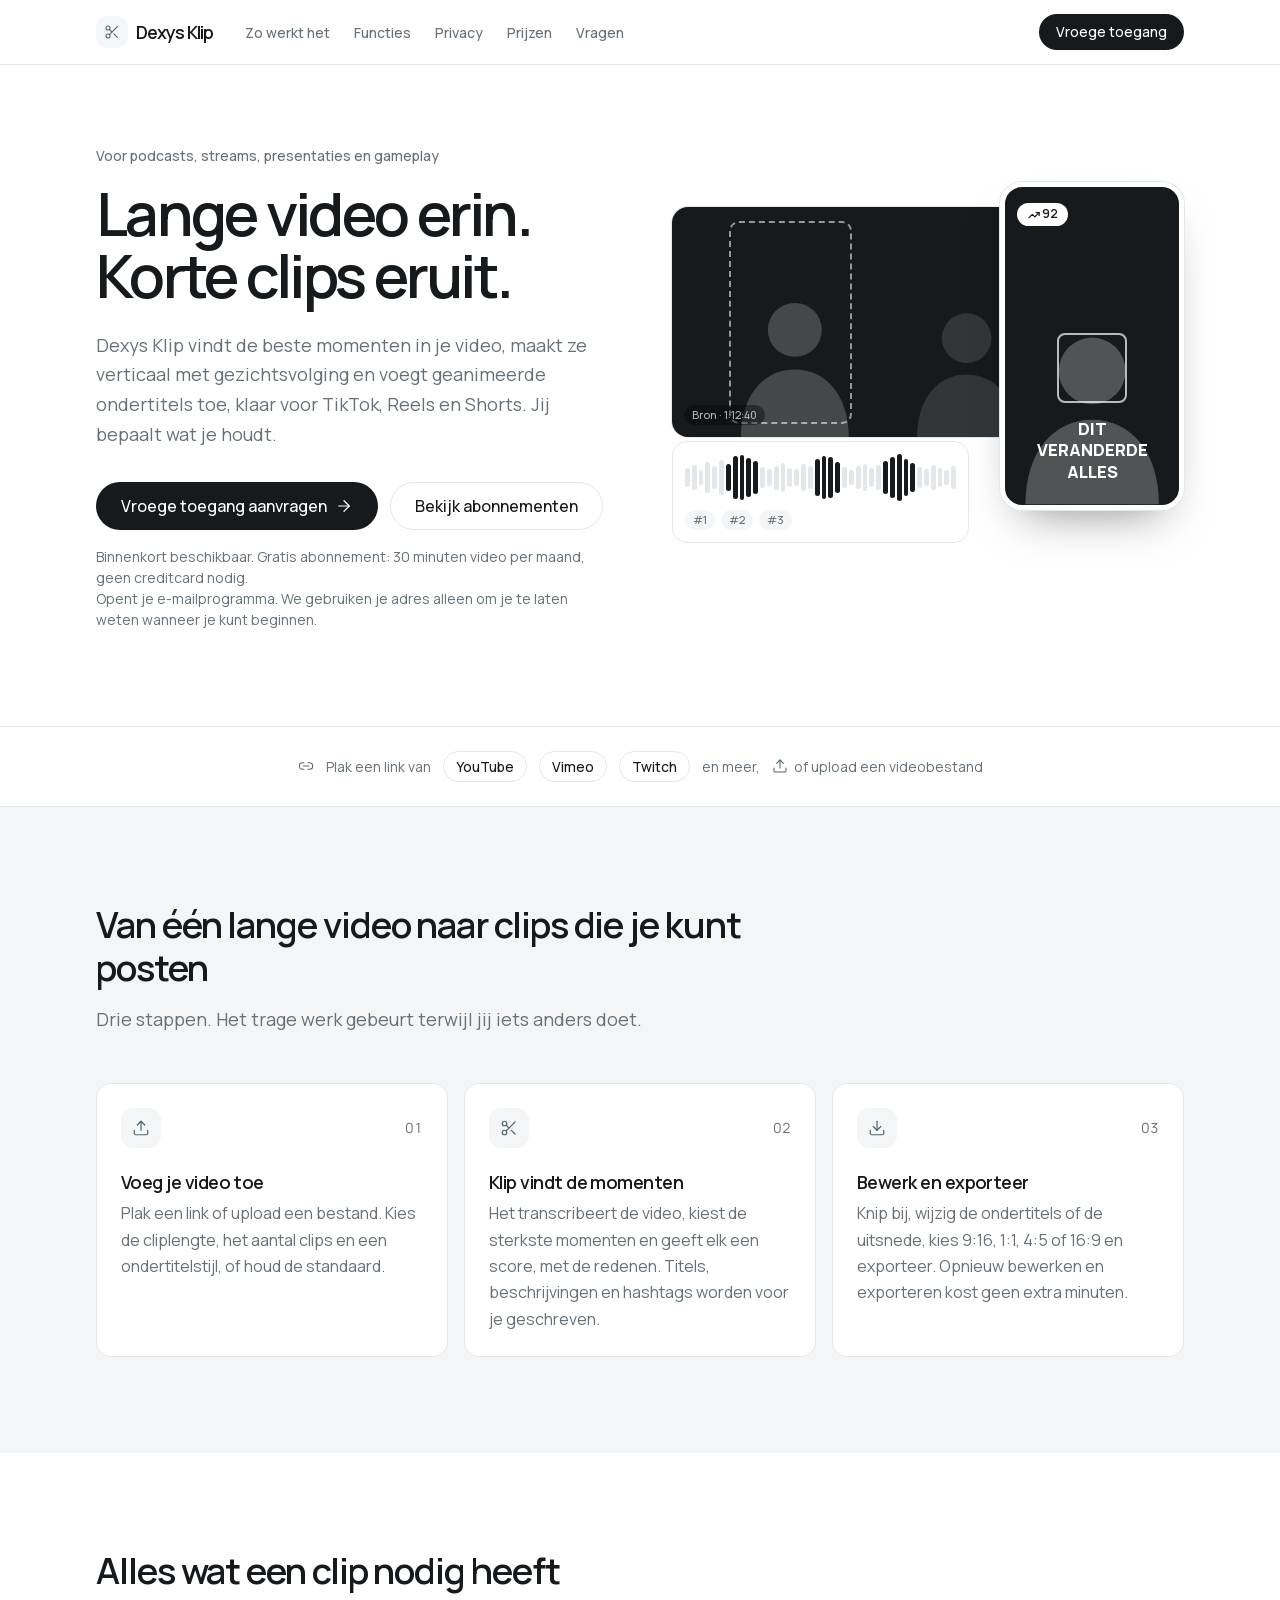
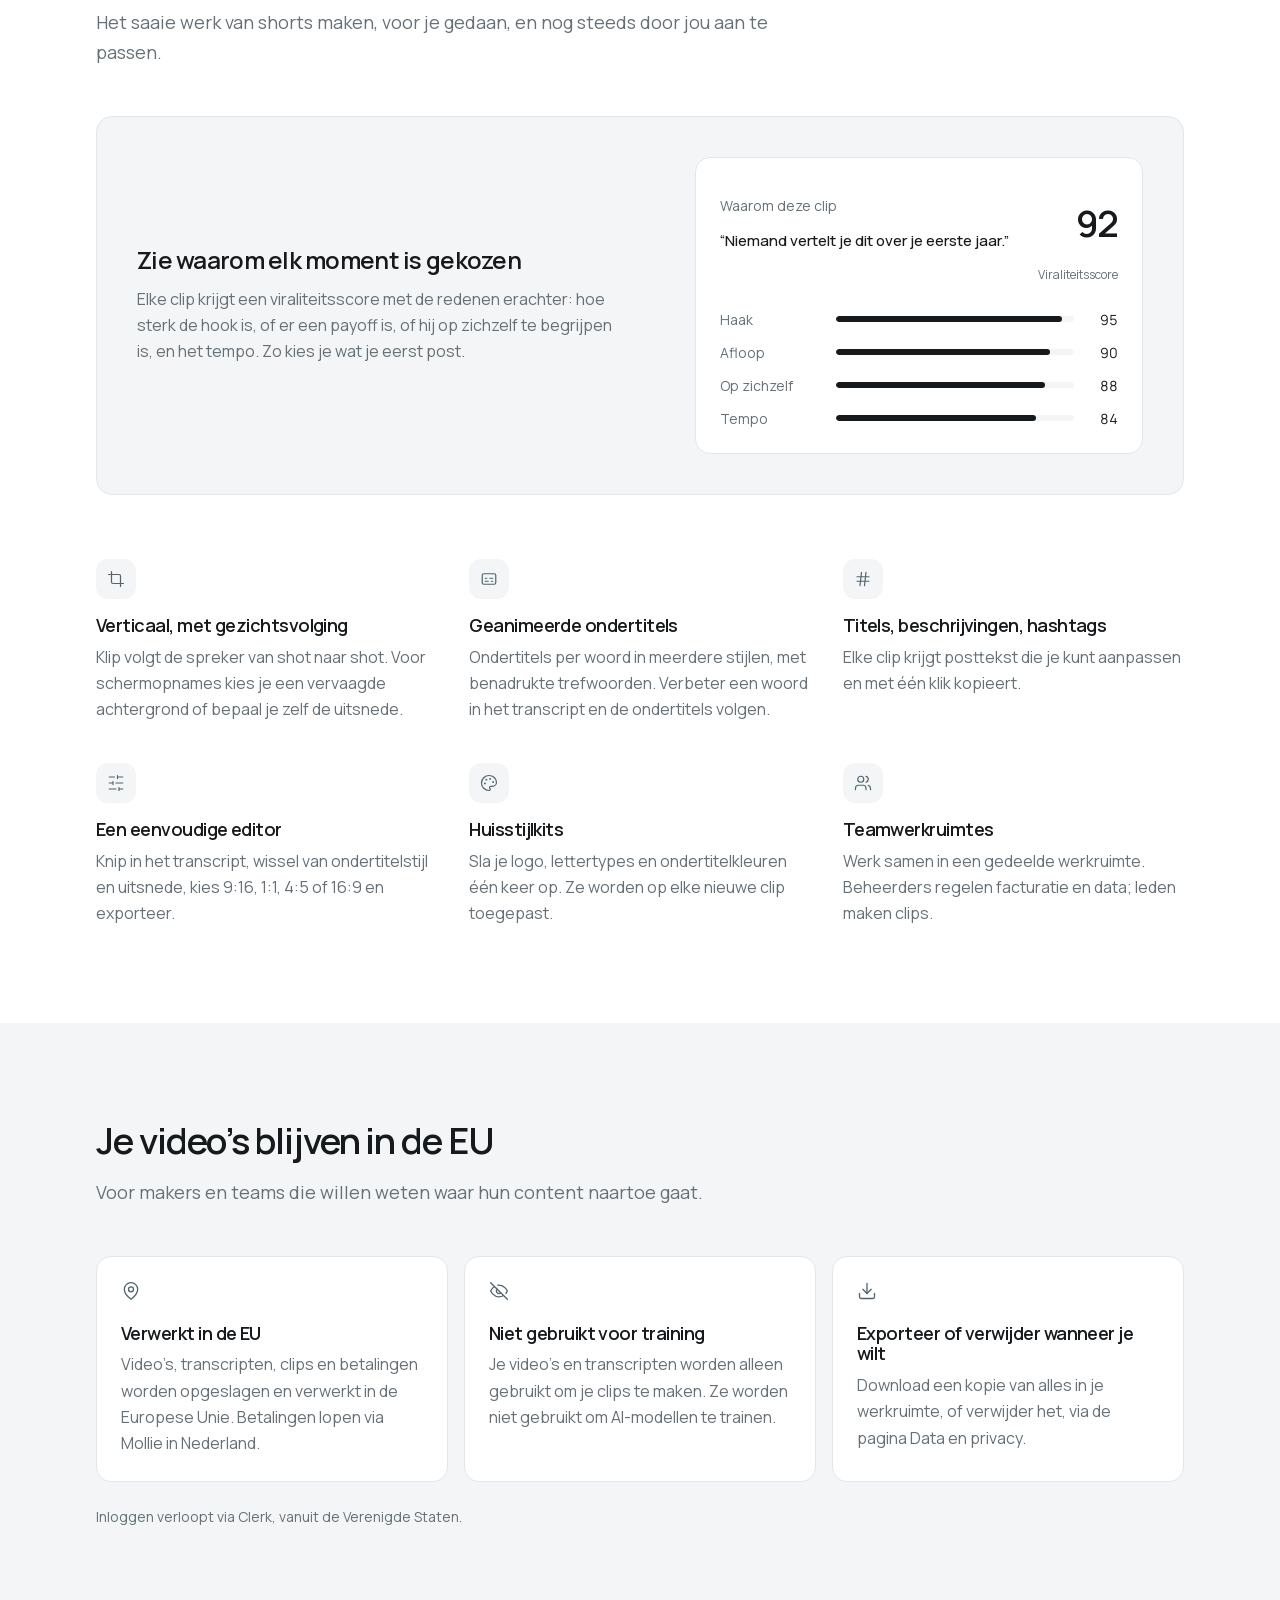
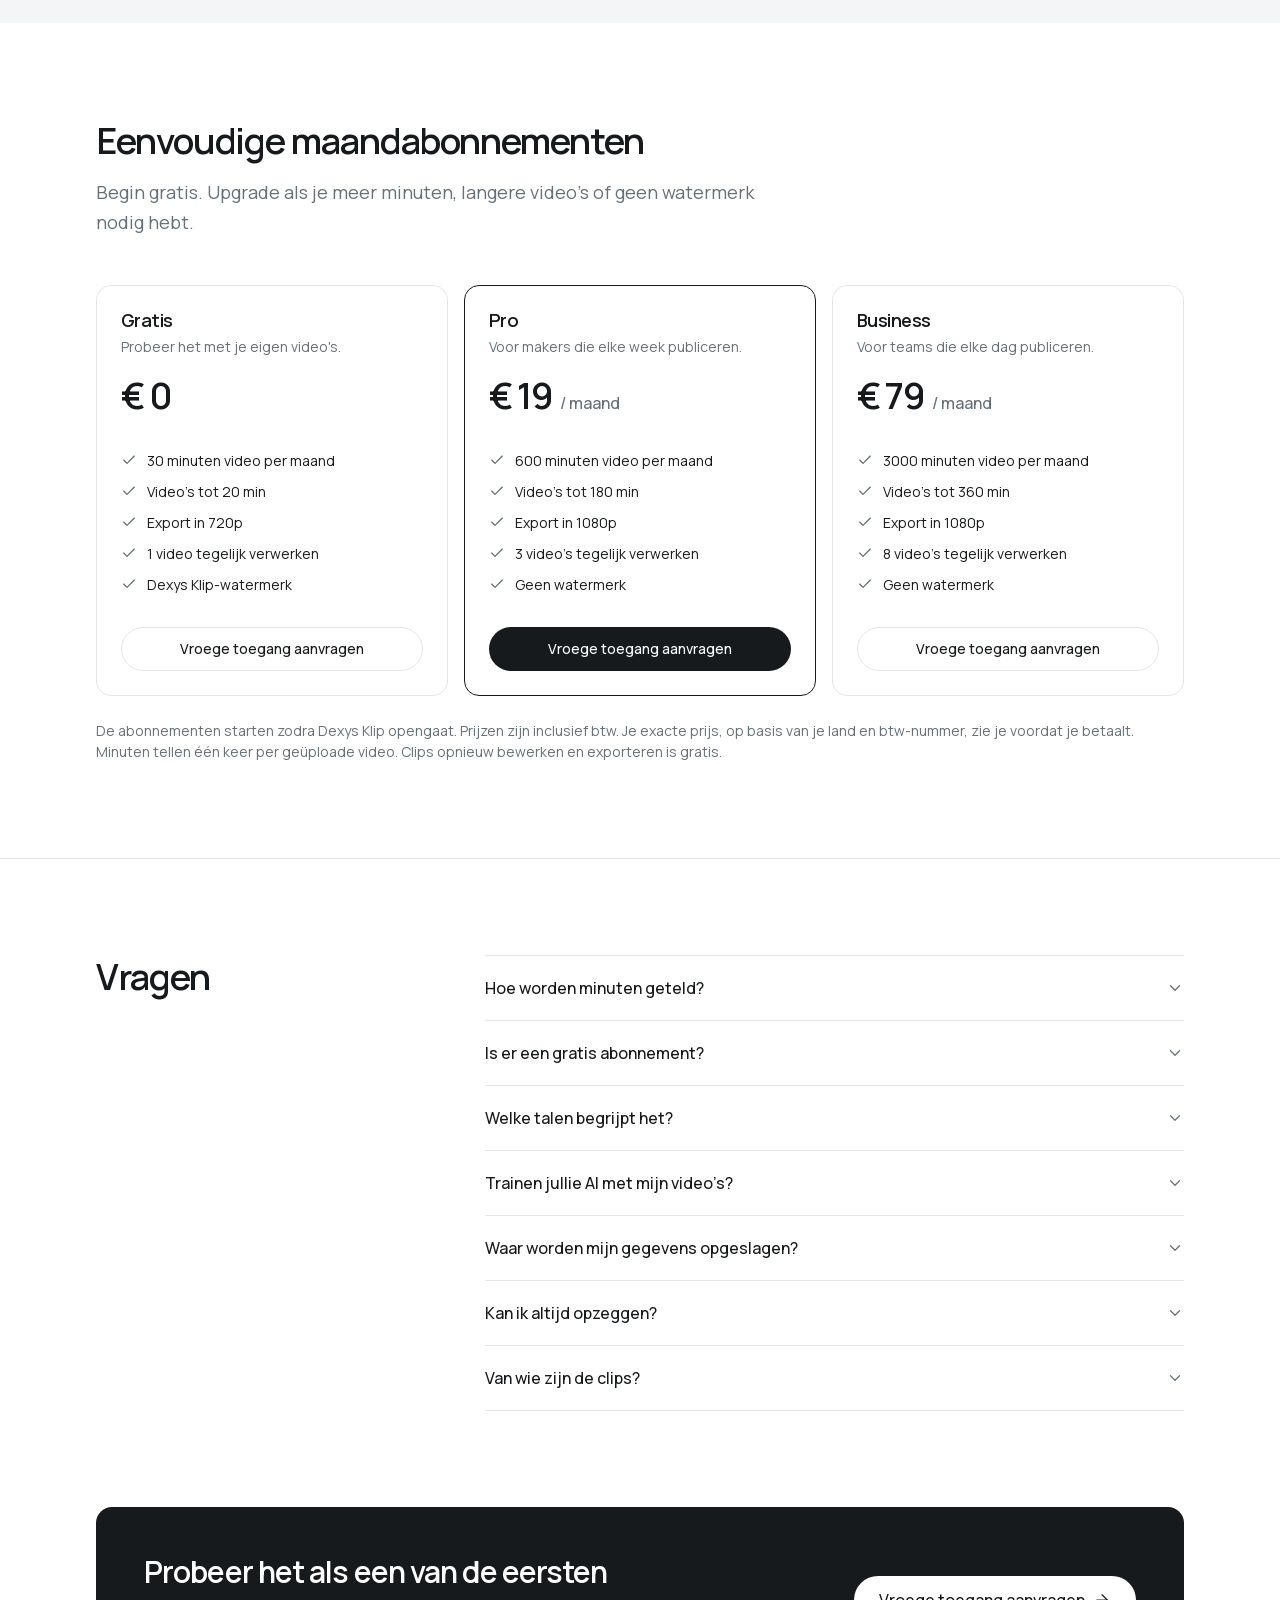
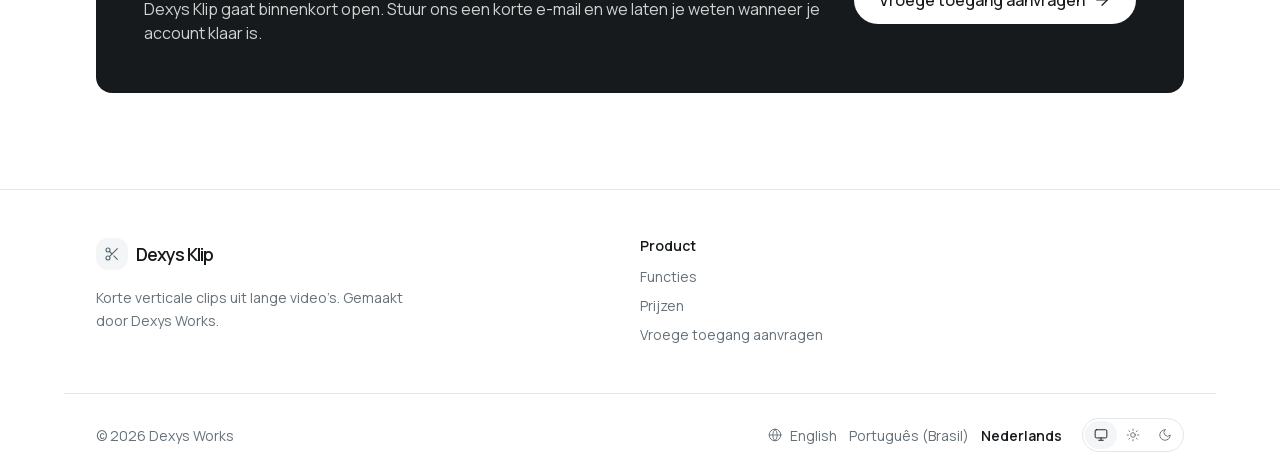
==== commit ec8879d9: "Capture early-access interest by email until the app is live Calls to action open a pre-filled email" ====
--- a/nl/index.html
+++ b/nl/index.html
@@ -33,9 +33,8 @@
     <a class="brand" href="/nl/" aria-label="Dexys Klip home"><span class="brand-tile"><svg width="16" height="16" viewBox="0 0 24 24" fill="none" stroke="currentColor" stroke-width="1.6" stroke-linecap="round" stroke-linejoin="round" aria-hidden="true" focusable="false"><circle cx="6" cy="6" r="3"/><path d="M8.12 8.12 12 12"/><path d="M20 4 8.12 15.88"/><circle cx="6" cy="18" r="3"/><path d="M14.8 14.8 20 20"/></svg></span><span class="brand-name">Dexys Klip</span></a>
     <nav class="header-nav" aria-label="Onderdelen van de pagina"><ul><li><a href="#how">Zo werkt het</a></li><li><a href="#features">Functies</a></li><li><a href="#privacy">Privacy</a></li><li><a href="#pricing">Prijzen</a></li><li><a href="#faq">Vragen</a></li></ul></nav>
     <div class="header-actions">
-      <a class="signin-text" href="https://app.klip.dexysworks.com/sign-in">Inloggen</a>
-      <a class="btn btn-ghost signin-btn" href="https://app.klip.dexysworks.com/sign-in">Inloggen</a>
-      <a class="btn btn-primary btn-compact" href="https://app.klip.dexysworks.com/sign-up">Gratis beginnen</a>
+      
+      <a class="btn btn-primary btn-compact" href="mailto:paulo.cardoso@outlook.com?subject=Vroege%20toegang%20tot%20Dexys%20Klip&amp;body=Hoi%2C%0A%0AIk%20wil%20graag%20vroege%20toegang%20tot%20Dexys%20Klip.%0A%0AAbonnement%20dat%20me%20interesseert%3A%20weet%20ik%20nog%20niet%0AWaar%20ik%20clips%20van%20wil%20maken%20%28podcast%2C%20streams%2C%20presentaties%2C%20gameplay%E2%80%A6%29%3A%20%0A%0ABedankt%21">Vroege toegang</a>
     </div>
   </div>
 </header>
@@ -46,10 +45,10 @@
       <h1 id="hero-title">Lange video erin. Korte clips eruit.</h1>
       <p class="lead">Dexys Klip vindt de beste momenten in je video, maakt ze verticaal met gezichtsvolging en voegt geanimeerde ondertitels toe, klaar voor TikTok, Reels en Shorts. Jij bepaalt wat je houdt.</p>
       <div class="hero-ctas">
-        <a class="btn btn-primary btn-large" href="https://app.klip.dexysworks.com/sign-up">Gratis beginnen <svg width="18" height="18" viewBox="0 0 24 24" fill="none" stroke="currentColor" stroke-width="1.6" stroke-linecap="round" stroke-linejoin="round" aria-hidden="true" focusable="false"><path d="M5 12h14"/><path d="m12 5 7 7-7 7"/></svg></a>
+        <a class="btn btn-primary btn-large" href="mailto:paulo.cardoso@outlook.com?subject=Vroege%20toegang%20tot%20Dexys%20Klip&amp;body=Hoi%2C%0A%0AIk%20wil%20graag%20vroege%20toegang%20tot%20Dexys%20Klip.%0A%0AAbonnement%20dat%20me%20interesseert%3A%20weet%20ik%20nog%20niet%0AWaar%20ik%20clips%20van%20wil%20maken%20%28podcast%2C%20streams%2C%20presentaties%2C%20gameplay%E2%80%A6%29%3A%20%0A%0ABedankt%21">Vroege toegang aanvragen <svg width="18" height="18" viewBox="0 0 24 24" fill="none" stroke="currentColor" stroke-width="1.6" stroke-linecap="round" stroke-linejoin="round" aria-hidden="true" focusable="false"><path d="M5 12h14"/><path d="m12 5 7 7-7 7"/></svg></a>
         <a class="btn btn-ghost btn-large" href="#pricing">Bekijk abonnementen</a>
       </div>
-      <p class="muted small">Gratis abonnement: 30 minuten video per maand. Geen creditcard nodig.</p>
+      <p class="muted small">Binnenkort beschikbaar. Gratis abonnement: 30 minuten video per maand, geen creditcard nodig.<br>Opent je e-mailprogramma. We gebruiken je adres alleen om je te laten weten wanneer je kunt beginnen.</p>
     </div>
     <div class="hero-visual" role="img" aria-label="Illustratie: een brede podcastvideo met drie gemarkeerde momenten op de tijdlijn. Eén moment wordt een verticale clip die het gezicht van de spreker volgt, met ondertitels per woord en een viraliteitsscore van 92.">
   <div aria-hidden="true">
@@ -101,19 +100,19 @@
   <section id="privacy" class="section band" aria-labelledby="privacy-title"><div class="wrap">
     <div class="section-head"><h2 id="privacy-title">Je video’s blijven in de EU</h2><p>Voor makers en teams die willen weten waar hun content naartoe gaat.</p></div>
     <ul class="grid-3"><li class="card"><span class="symbol"><svg width="20" height="20" viewBox="0 0 24 24" fill="none" stroke="currentColor" stroke-width="1.6" stroke-linecap="round" stroke-linejoin="round" aria-hidden="true" focusable="false"><path d="M20 10c0 6-8 12-8 12s-8-6-8-12a8 8 0 0 1 16 0Z"/><circle cx="12" cy="10" r="3"/></svg></span><h3>Verwerkt in de EU</h3><p class="muted">Video’s, transcripten, clips en betalingen worden opgeslagen en verwerkt in de Europese Unie. Betalingen lopen via Mollie in Nederland.</p></li><li class="card"><span class="symbol"><svg width="20" height="20" viewBox="0 0 24 24" fill="none" stroke="currentColor" stroke-width="1.6" stroke-linecap="round" stroke-linejoin="round" aria-hidden="true" focusable="false"><path d="M9.88 9.88a3 3 0 1 0 4.24 4.24"/><path d="M10.73 5.08A10.4 10.4 0 0 1 12 5c7 0 10 7 10 7a13.2 13.2 0 0 1-1.67 2.68"/><path d="M6.61 6.61A13.5 13.5 0 0 0 2 12s3 7 10 7a9.7 9.7 0 0 0 5.39-1.61"/><path d="m2 2 20 20"/></svg></span><h3>Niet gebruikt voor training</h3><p class="muted">Je video’s en transcripten worden alleen gebruikt om je clips te maken. Ze worden niet gebruikt om AI-modellen te trainen.</p></li><li class="card"><span class="symbol"><svg width="20" height="20" viewBox="0 0 24 24" fill="none" stroke="currentColor" stroke-width="1.6" stroke-linecap="round" stroke-linejoin="round" aria-hidden="true" focusable="false"><path d="M21 15v4a2 2 0 0 1-2 2H5a2 2 0 0 1-2-2v-4"/><path d="m7 10 5 5 5-5"/><path d="M12 15V3"/></svg></span><h3>Exporteer of verwijder wanneer je wilt</h3><p class="muted">Download een kopie van alles in je werkruimte, of verwijder het, via de pagina Data en privacy.</p></li></ul>
-    <p class="note">Inloggen verloopt via Clerk, vanuit de Verenigde Staten. <a href="https://app.klip.dexysworks.com/subprocessors">Bekijk alle subverwerkers</a> · <a href="https://app.klip.dexysworks.com/privacy">Privacybeleid</a></p>
+    <p class="note">Inloggen verloopt via Clerk, vanuit de Verenigde Staten.</p>
   </div></section>
 
   <section id="pricing" class="section" aria-labelledby="pricing-title"><div class="wrap">
     <div class="section-head"><h2 id="pricing-title">Eenvoudige maandabonnementen</h2><p>Begin gratis. Upgrade als je meer minuten, langere video’s of geen watermerk nodig hebt.</p></div>
     <ul class="grid-3 plans"><li class="card plan"><h3>Gratis</h3><p class="muted small">Probeer het met je eigen video&#x27;s.</p>
       <p class="price">€ 0</p><ul class="plan-features"><li><svg width="16" height="16" viewBox="0 0 24 24" fill="none" stroke="currentColor" stroke-width="1.6" stroke-linecap="round" stroke-linejoin="round" aria-hidden="true" focusable="false"><path d="M20 6 9 17l-5-5"/></svg>30 minuten video per maand</li><li><svg width="16" height="16" viewBox="0 0 24 24" fill="none" stroke="currentColor" stroke-width="1.6" stroke-linecap="round" stroke-linejoin="round" aria-hidden="true" focusable="false"><path d="M20 6 9 17l-5-5"/></svg>Video&#x27;s tot 20 min</li><li><svg width="16" height="16" viewBox="0 0 24 24" fill="none" stroke="currentColor" stroke-width="1.6" stroke-linecap="round" stroke-linejoin="round" aria-hidden="true" focusable="false"><path d="M20 6 9 17l-5-5"/></svg>Export in 720p</li><li><svg width="16" height="16" viewBox="0 0 24 24" fill="none" stroke="currentColor" stroke-width="1.6" stroke-linecap="round" stroke-linejoin="round" aria-hidden="true" focusable="false"><path d="M20 6 9 17l-5-5"/></svg>1 video tegelijk verwerken</li><li><svg width="16" height="16" viewBox="0 0 24 24" fill="none" stroke="currentColor" stroke-width="1.6" stroke-linecap="round" stroke-linejoin="round" aria-hidden="true" focusable="false"><path d="M20 6 9 17l-5-5"/></svg>Dexys Klip-watermerk</li></ul>
-      <a class="btn btn-ghost btn-block" href="https://app.klip.dexysworks.com/sign-up">Gratis beginnen</a></li><li class="card plan featured"><h3>Pro</h3><p class="muted small">Voor makers die elke week publiceren.</p>
+      <a class="btn btn-ghost btn-block" href="mailto:paulo.cardoso@outlook.com?subject=Vroege%20toegang%20tot%20Dexys%20Klip&amp;body=Hoi%2C%0A%0AIk%20wil%20graag%20vroege%20toegang%20tot%20Dexys%20Klip.%0A%0AAbonnement%20dat%20me%20interesseert%3A%20Gratis%0AWaar%20ik%20clips%20van%20wil%20maken%20%28podcast%2C%20streams%2C%20presentaties%2C%20gameplay%E2%80%A6%29%3A%20%0A%0ABedankt%21">Vroege toegang aanvragen</a></li><li class="card plan featured"><h3>Pro</h3><p class="muted small">Voor makers die elke week publiceren.</p>
       <p class="price">€ 19 <span class="per">/ maand</span></p><ul class="plan-features"><li><svg width="16" height="16" viewBox="0 0 24 24" fill="none" stroke="currentColor" stroke-width="1.6" stroke-linecap="round" stroke-linejoin="round" aria-hidden="true" focusable="false"><path d="M20 6 9 17l-5-5"/></svg>600 minuten video per maand</li><li><svg width="16" height="16" viewBox="0 0 24 24" fill="none" stroke="currentColor" stroke-width="1.6" stroke-linecap="round" stroke-linejoin="round" aria-hidden="true" focusable="false"><path d="M20 6 9 17l-5-5"/></svg>Video&#x27;s tot 180 min</li><li><svg width="16" height="16" viewBox="0 0 24 24" fill="none" stroke="currentColor" stroke-width="1.6" stroke-linecap="round" stroke-linejoin="round" aria-hidden="true" focusable="false"><path d="M20 6 9 17l-5-5"/></svg>Export in 1080p</li><li><svg width="16" height="16" viewBox="0 0 24 24" fill="none" stroke="currentColor" stroke-width="1.6" stroke-linecap="round" stroke-linejoin="round" aria-hidden="true" focusable="false"><path d="M20 6 9 17l-5-5"/></svg>3 video&#x27;s tegelijk verwerken</li><li><svg width="16" height="16" viewBox="0 0 24 24" fill="none" stroke="currentColor" stroke-width="1.6" stroke-linecap="round" stroke-linejoin="round" aria-hidden="true" focusable="false"><path d="M20 6 9 17l-5-5"/></svg>Geen watermerk</li></ul>
-      <a class="btn btn-primary btn-block" href="https://app.klip.dexysworks.com/sign-up?redirect_url=%2Fbilling%3Fplan%3Dpro">Kies Pro</a></li><li class="card plan"><h3>Business</h3><p class="muted small">Voor teams die elke dag publiceren.</p>
+      <a class="btn btn-primary btn-block" href="mailto:paulo.cardoso@outlook.com?subject=Vroege%20toegang%20tot%20Dexys%20Klip&amp;body=Hoi%2C%0A%0AIk%20wil%20graag%20vroege%20toegang%20tot%20Dexys%20Klip.%0A%0AAbonnement%20dat%20me%20interesseert%3A%20Pro%0AWaar%20ik%20clips%20van%20wil%20maken%20%28podcast%2C%20streams%2C%20presentaties%2C%20gameplay%E2%80%A6%29%3A%20%0A%0ABedankt%21">Vroege toegang aanvragen</a></li><li class="card plan"><h3>Business</h3><p class="muted small">Voor teams die elke dag publiceren.</p>
       <p class="price">€ 79 <span class="per">/ maand</span></p><ul class="plan-features"><li><svg width="16" height="16" viewBox="0 0 24 24" fill="none" stroke="currentColor" stroke-width="1.6" stroke-linecap="round" stroke-linejoin="round" aria-hidden="true" focusable="false"><path d="M20 6 9 17l-5-5"/></svg>3000 minuten video per maand</li><li><svg width="16" height="16" viewBox="0 0 24 24" fill="none" stroke="currentColor" stroke-width="1.6" stroke-linecap="round" stroke-linejoin="round" aria-hidden="true" focusable="false"><path d="M20 6 9 17l-5-5"/></svg>Video&#x27;s tot 360 min</li><li><svg width="16" height="16" viewBox="0 0 24 24" fill="none" stroke="currentColor" stroke-width="1.6" stroke-linecap="round" stroke-linejoin="round" aria-hidden="true" focusable="false"><path d="M20 6 9 17l-5-5"/></svg>Export in 1080p</li><li><svg width="16" height="16" viewBox="0 0 24 24" fill="none" stroke="currentColor" stroke-width="1.6" stroke-linecap="round" stroke-linejoin="round" aria-hidden="true" focusable="false"><path d="M20 6 9 17l-5-5"/></svg>8 video&#x27;s tegelijk verwerken</li><li><svg width="16" height="16" viewBox="0 0 24 24" fill="none" stroke="currentColor" stroke-width="1.6" stroke-linecap="round" stroke-linejoin="round" aria-hidden="true" focusable="false"><path d="M20 6 9 17l-5-5"/></svg>Geen watermerk</li></ul>
-      <a class="btn btn-ghost btn-block" href="https://app.klip.dexysworks.com/sign-up?redirect_url=%2Fbilling%3Fplan%3Dbusiness">Kies Business</a></li></ul>
-    <p class="note">Prijzen zijn inclusief btw. Je exacte prijs, op basis van je land en btw-nummer, zie je voordat je betaalt. Minuten tellen één keer per geüploade video. Clips opnieuw bewerken en exporteren is gratis.</p>
+      <a class="btn btn-ghost btn-block" href="mailto:paulo.cardoso@outlook.com?subject=Vroege%20toegang%20tot%20Dexys%20Klip&amp;body=Hoi%2C%0A%0AIk%20wil%20graag%20vroege%20toegang%20tot%20Dexys%20Klip.%0A%0AAbonnement%20dat%20me%20interesseert%3A%20Business%0AWaar%20ik%20clips%20van%20wil%20maken%20%28podcast%2C%20streams%2C%20presentaties%2C%20gameplay%E2%80%A6%29%3A%20%0A%0ABedankt%21">Vroege toegang aanvragen</a></li></ul>
+    <p class="note">De abonnementen starten zodra Dexys Klip opengaat. Prijzen zijn inclusief btw. Je exacte prijs, op basis van je land en btw-nummer, zie je voordat je betaalt. Minuten tellen één keer per geüploade video. Clips opnieuw bewerken en exporteren is gratis.</p>
   </div></section>
 
   <section id="faq" class="section faq-section" aria-labelledby="faq-title"><div class="wrap faq-grid">
@@ -122,8 +121,8 @@
   </div></section>
 
   <section class="wrap cta-wrap" aria-labelledby="cta-title"><div class="cta">
-    <div><h2 id="cta-title">Maak vandaag je eerste clips</h2><p>Voeg een video toe en zie wat Klip vindt. Voor het gratis abonnement heb je geen creditcard nodig.</p></div>
-    <a class="btn btn-inverse btn-large" href="https://app.klip.dexysworks.com/sign-up">Gratis beginnen <svg width="18" height="18" viewBox="0 0 24 24" fill="none" stroke="currentColor" stroke-width="1.6" stroke-linecap="round" stroke-linejoin="round" aria-hidden="true" focusable="false"><path d="M5 12h14"/><path d="m12 5 7 7-7 7"/></svg></a>
+    <div><h2 id="cta-title">Probeer het als een van de eersten</h2><p>Dexys Klip gaat binnenkort open. Stuur ons een korte e-mail en we laten je weten wanneer je account klaar is.</p></div>
+    <a class="btn btn-inverse btn-large" href="mailto:paulo.cardoso@outlook.com?subject=Vroege%20toegang%20tot%20Dexys%20Klip&amp;body=Hoi%2C%0A%0AIk%20wil%20graag%20vroege%20toegang%20tot%20Dexys%20Klip.%0A%0AAbonnement%20dat%20me%20interesseert%3A%20weet%20ik%20nog%20niet%0AWaar%20ik%20clips%20van%20wil%20maken%20%28podcast%2C%20streams%2C%20presentaties%2C%20gameplay%E2%80%A6%29%3A%20%0A%0ABedankt%21">Vroege toegang aanvragen <svg width="18" height="18" viewBox="0 0 24 24" fill="none" stroke="currentColor" stroke-width="1.6" stroke-linecap="round" stroke-linejoin="round" aria-hidden="true" focusable="false"><path d="M5 12h14"/><path d="m12 5 7 7-7 7"/></svg></a>
   </div></section>
 </main>
 <footer class="site-footer">
@@ -132,12 +131,8 @@
     <nav aria-labelledby="footer-product"><h2 id="footer-product">Product</h2><ul>
       <li><a href="/nl/#features">Functies</a></li>
       <li><a href="/nl/#pricing">Prijzen</a></li>
-      <li><a href="https://app.klip.dexysworks.com/sign-in">Inloggen</a></li>
-      <li><a href="https://app.klip.dexysworks.com/sign-up">Gratis beginnen</a></li></ul></nav>
-    <nav aria-labelledby="footer-legal"><h2 id="footer-legal">Juridisch</h2><ul>
-      <li><a href="https://app.klip.dexysworks.com/privacy">Privacybeleid</a></li>
-      <li><a href="https://app.klip.dexysworks.com/terms">Servicevoorwaarden</a></li>
-      <li><a href="https://app.klip.dexysworks.com/subprocessors">Subverwerkers</a></li></ul></nav>
+      <li><a href="mailto:paulo.cardoso@outlook.com?subject=Vroege%20toegang%20tot%20Dexys%20Klip&amp;body=Hoi%2C%0A%0AIk%20wil%20graag%20vroege%20toegang%20tot%20Dexys%20Klip.%0A%0AAbonnement%20dat%20me%20interesseert%3A%20weet%20ik%20nog%20niet%0AWaar%20ik%20clips%20van%20wil%20maken%20%28podcast%2C%20streams%2C%20presentaties%2C%20gameplay%E2%80%A6%29%3A%20%0A%0ABedankt%21">Vroege toegang aanvragen</a></li></ul></nav>
+    
   </div>
   <div class="wrap footer-bottom">
     <p>© <span data-year>2026</span> Dexys Works</p>
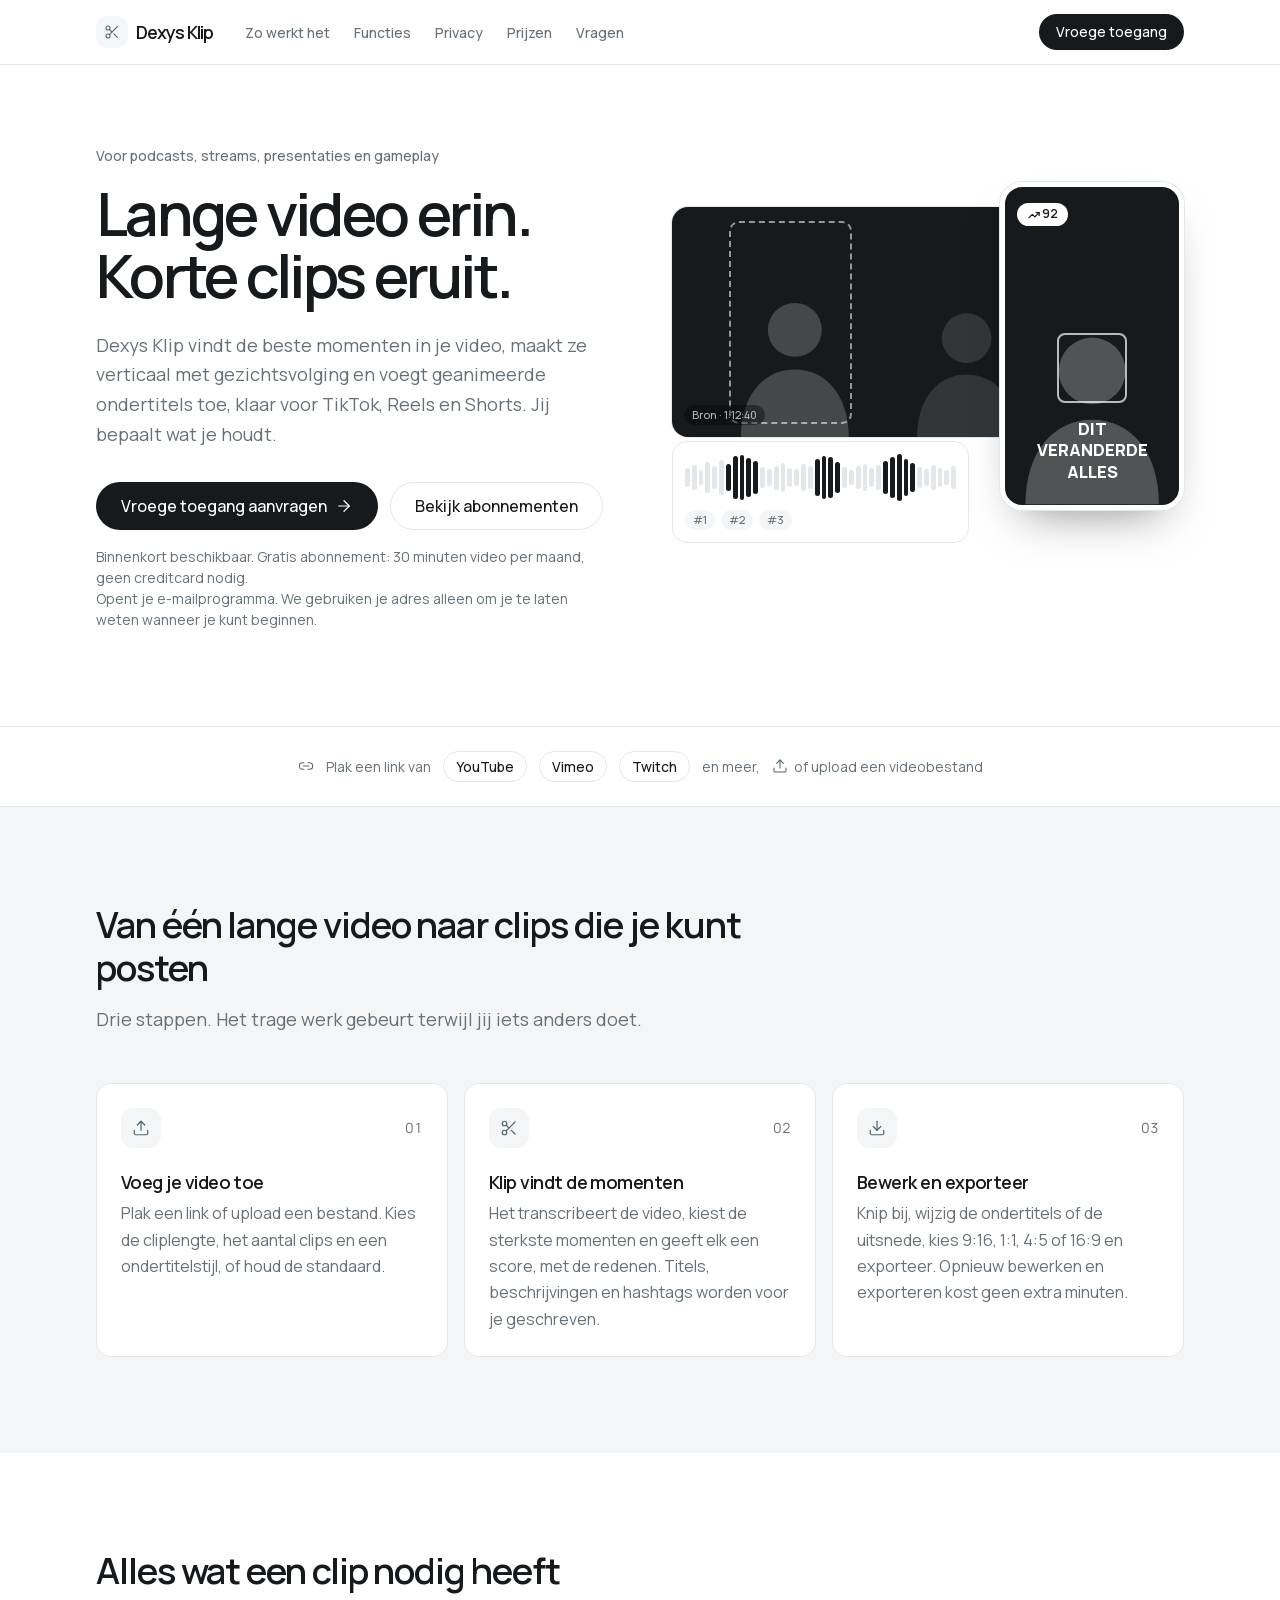
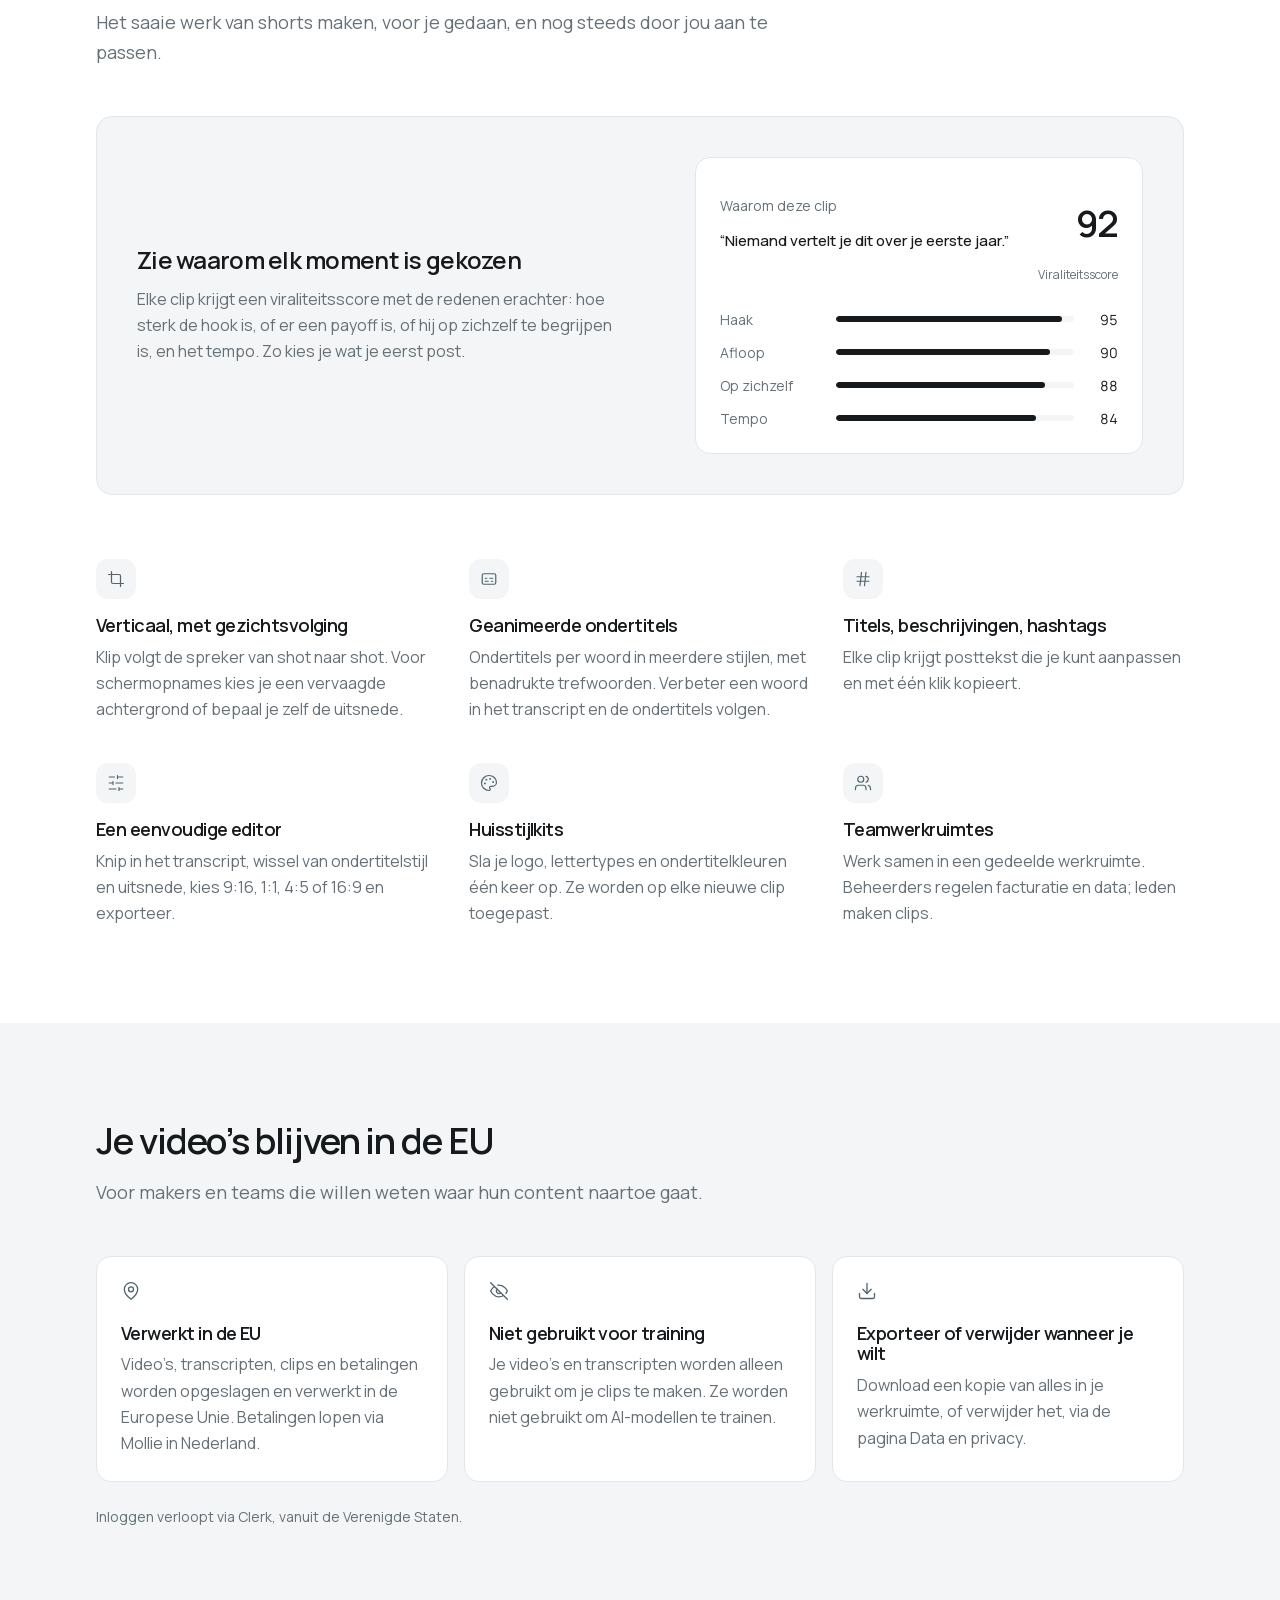
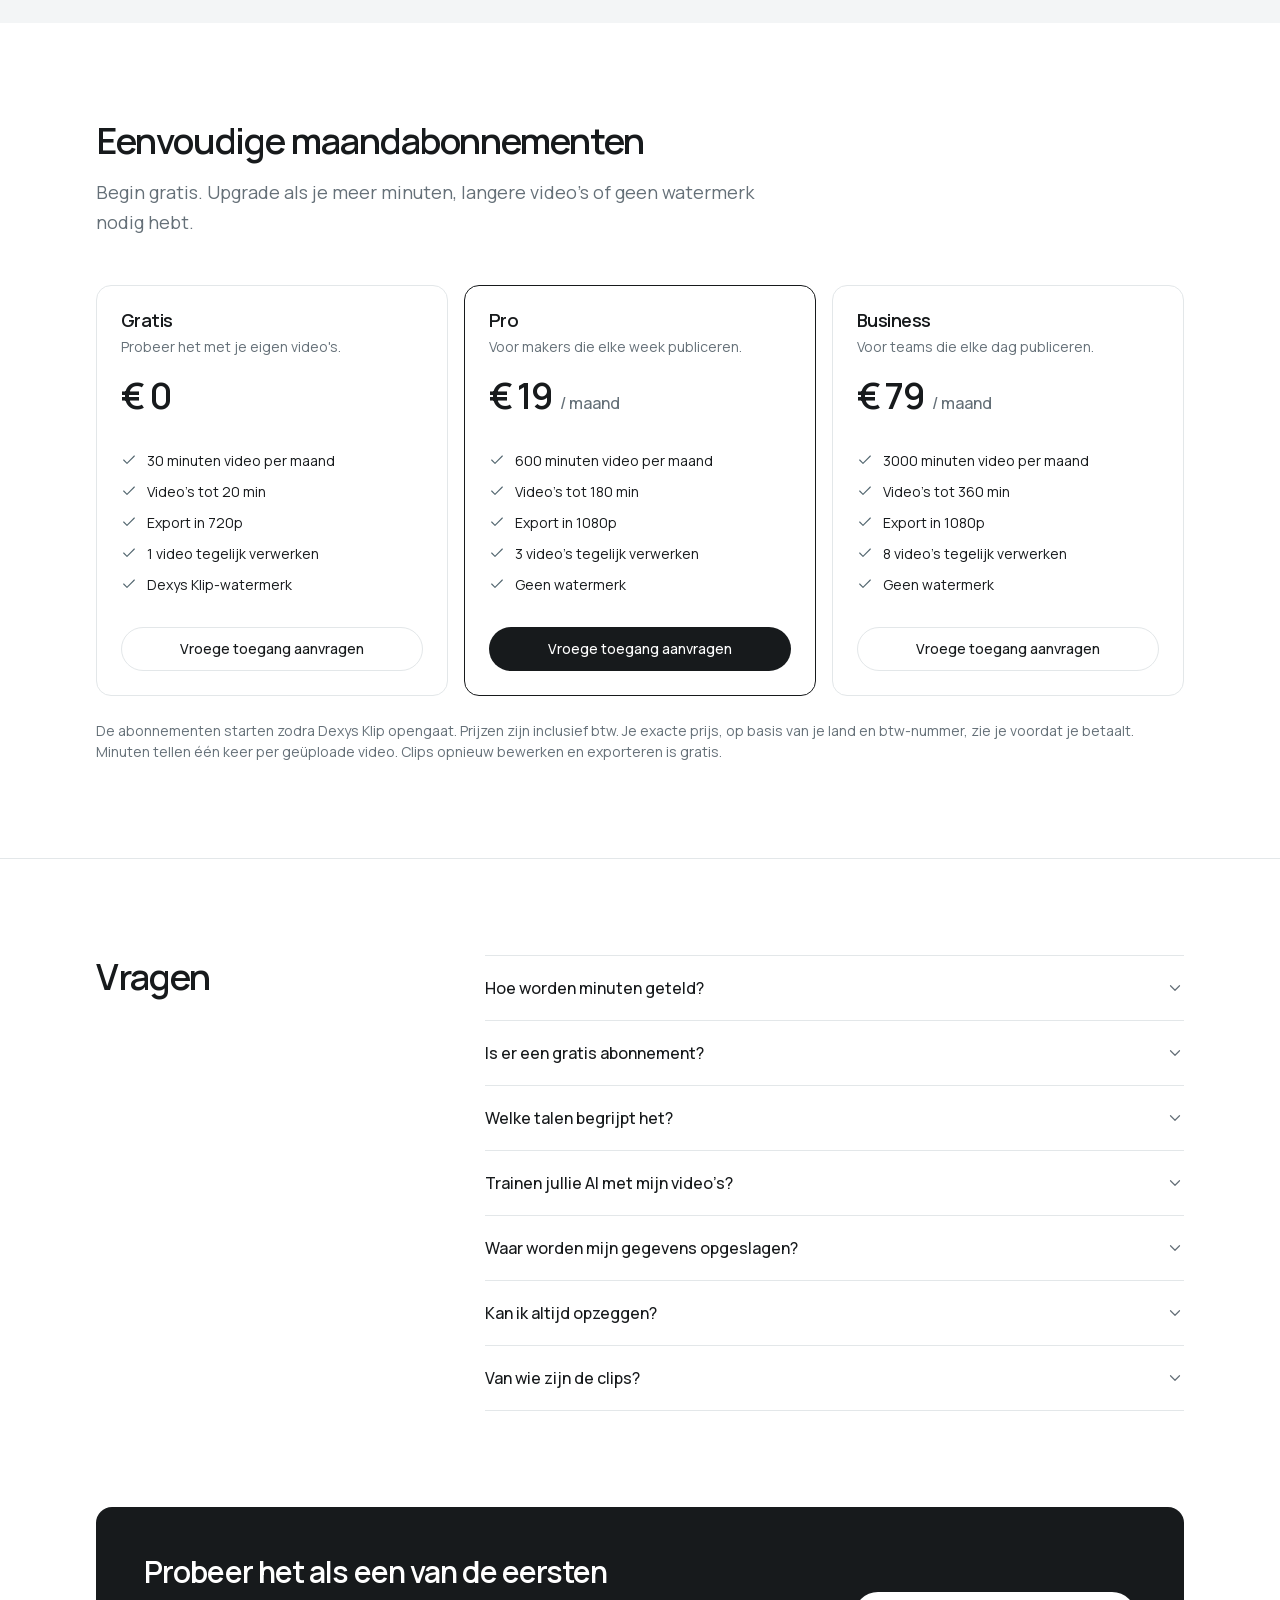
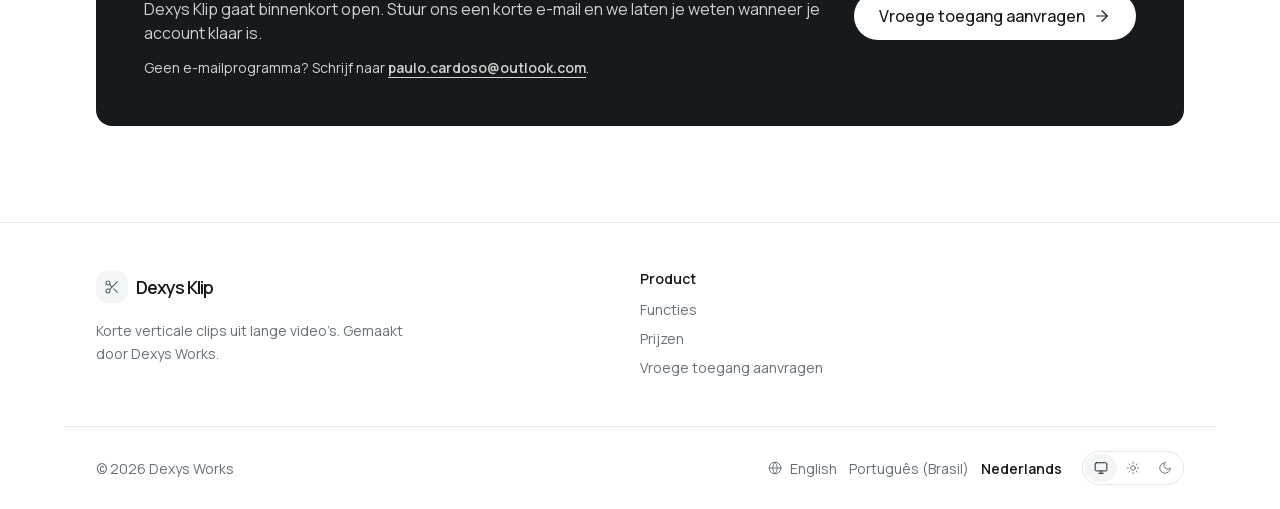
==== commit af5b5e66: "Larger touch targets on phones; show the early-access address as text On touch screens, buttons, foo" ====
--- a/nl/index.html
+++ b/nl/index.html
@@ -121,7 +121,7 @@
   </div></section>
 
   <section class="wrap cta-wrap" aria-labelledby="cta-title"><div class="cta">
-    <div><h2 id="cta-title">Probeer het als een van de eersten</h2><p>Dexys Klip gaat binnenkort open. Stuur ons een korte e-mail en we laten je weten wanneer je account klaar is.</p></div>
+    <div><h2 id="cta-title">Probeer het als een van de eersten</h2><p>Dexys Klip gaat binnenkort open. Stuur ons een korte e-mail en we laten je weten wanneer je account klaar is.</p><p class="alt">Geen e-mailprogramma? Schrijf naar <a href="mailto:paulo.cardoso@outlook.com">paulo.cardoso@outlook.com</a>.</p></div>
     <a class="btn btn-inverse btn-large" href="mailto:paulo.cardoso@outlook.com?subject=Vroege%20toegang%20tot%20Dexys%20Klip&amp;body=Hoi%2C%0A%0AIk%20wil%20graag%20vroege%20toegang%20tot%20Dexys%20Klip.%0A%0AAbonnement%20dat%20me%20interesseert%3A%20weet%20ik%20nog%20niet%0AWaar%20ik%20clips%20van%20wil%20maken%20%28podcast%2C%20streams%2C%20presentaties%2C%20gameplay%E2%80%A6%29%3A%20%0A%0ABedankt%21">Vroege toegang aanvragen <svg width="18" height="18" viewBox="0 0 24 24" fill="none" stroke="currentColor" stroke-width="1.6" stroke-linecap="round" stroke-linejoin="round" aria-hidden="true" focusable="false"><path d="M5 12h14"/><path d="m12 5 7 7-7 7"/></svg></a>
   </div></section>
 </main>
--- a/assets/style.css
+++ b/assets/style.css
@@ -256,6 +256,21 @@
 .theme-switch button[aria-pressed="true"] { background: var(--surface-2); color: var(--text); }
 .theme-switch button:focus-visible { outline-offset: 2px; }
 
+/* Touch screens: every target at least 44×44px (iOS 44pt / Android 48dp guidance; WCAG minimum is 24px). */
+@media (pointer: coarse) {
+  .btn { height: 44px; }
+  .btn-large { height: 48px; }
+  .brand { min-height: 44px; }
+  .theme-switch button { width: 44px; height: 44px; }
+  .site-footer nav ul { gap: 0; margin-top: 4px; }
+  .site-footer nav a { display: inline-flex; align-items: center; min-height: 44px; }
+  .site-footer .lang-switch ul { gap: 0 16px; }
+}
+
+/* Early access: the address in plain text for visitors without an email app. */
+.cta .alt { margin-top: 12px; font-size: 14px; }
+.cta .alt a { color: inherit; font-weight: 600; text-decoration: underline; text-underline-offset: 4px; overflow-wrap: anywhere; }
+
 /* 404 */
 .not-found { padding-top: 96px; padding-bottom: 96px; }
 .not-found h1 { font-size: 40px; }
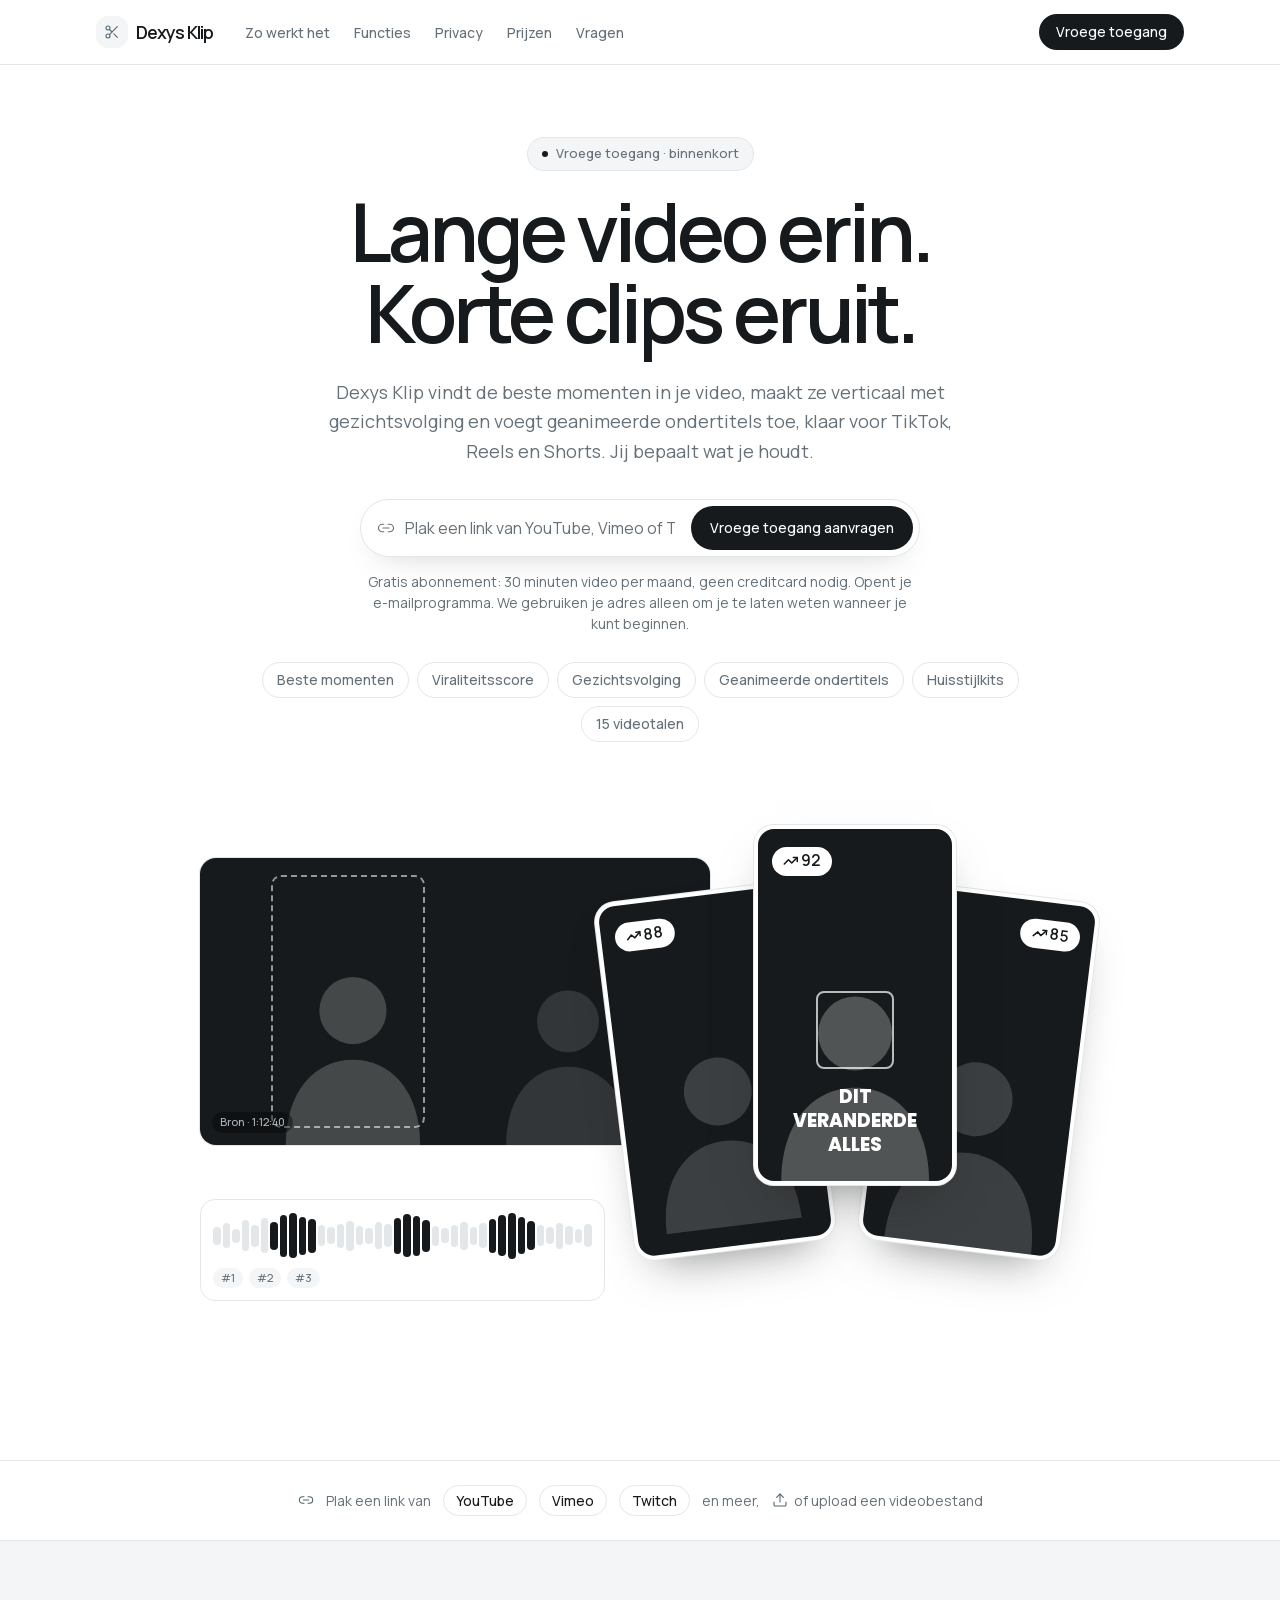
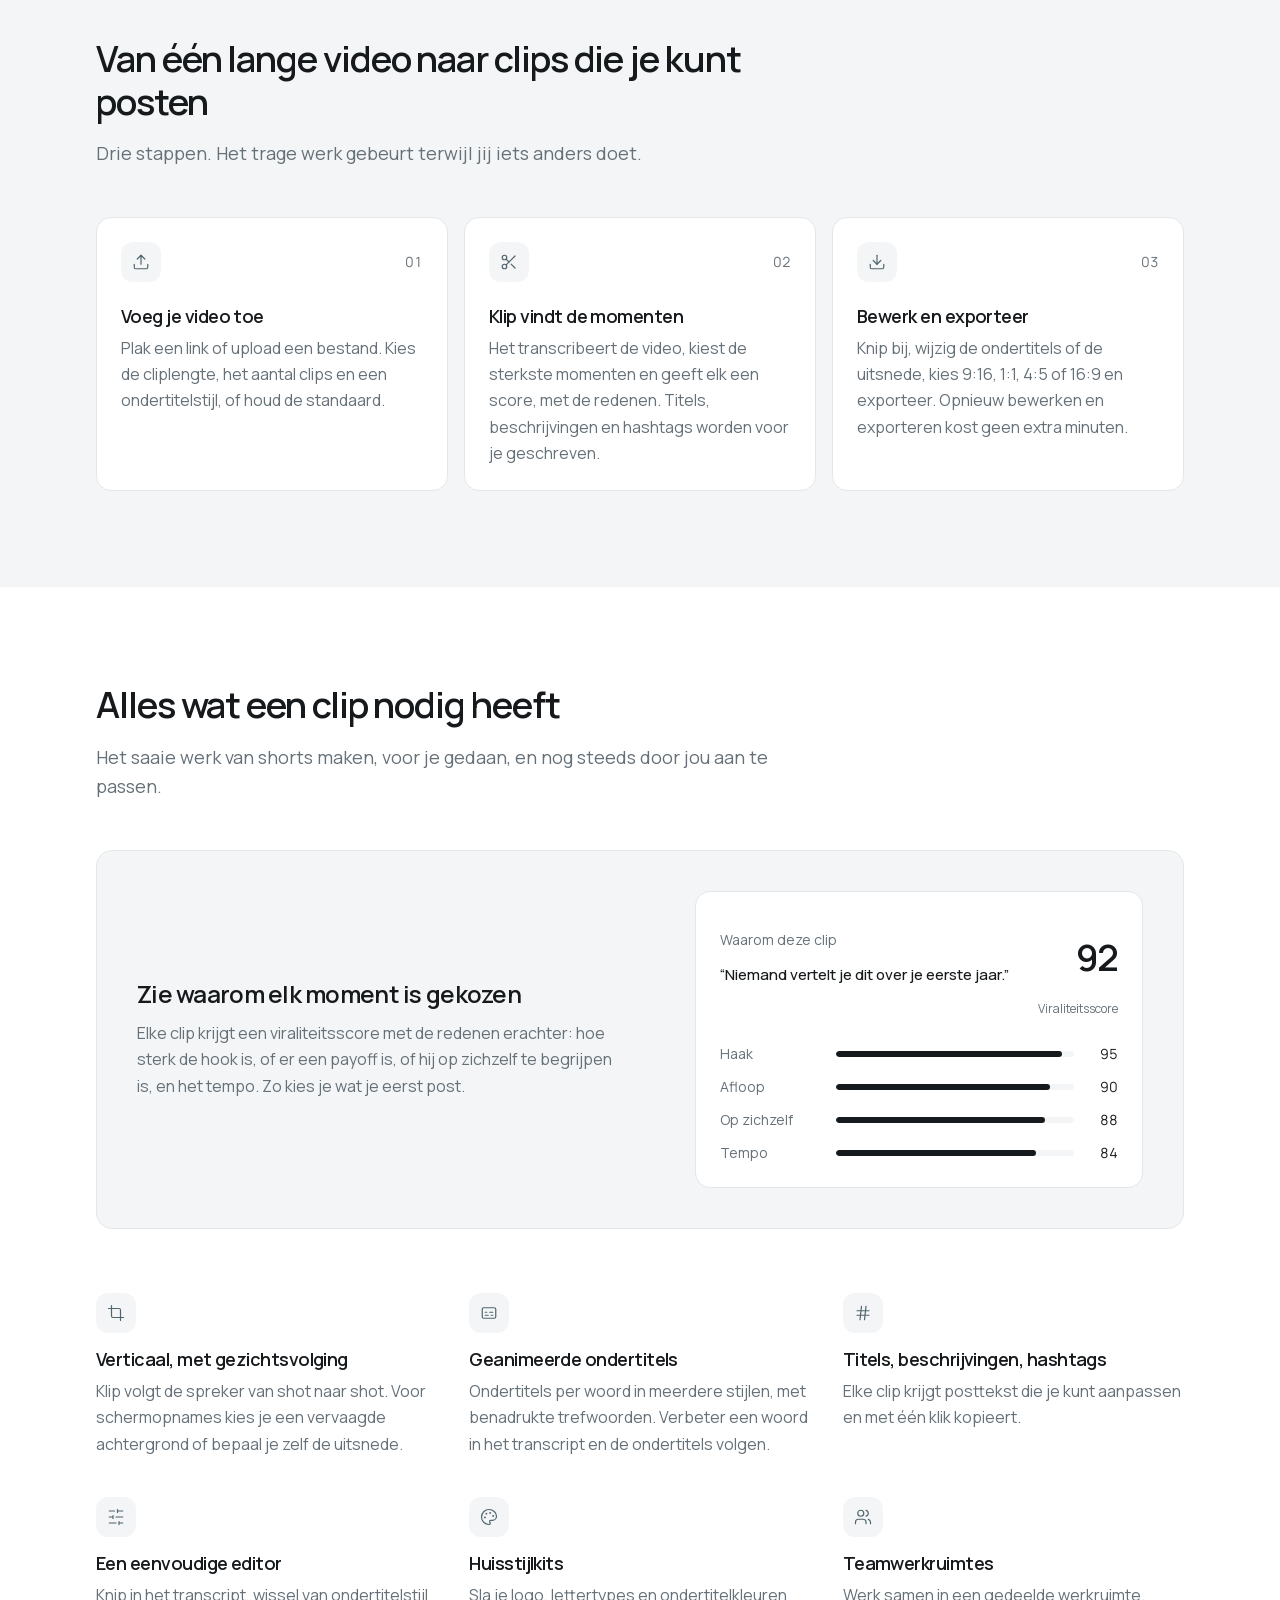
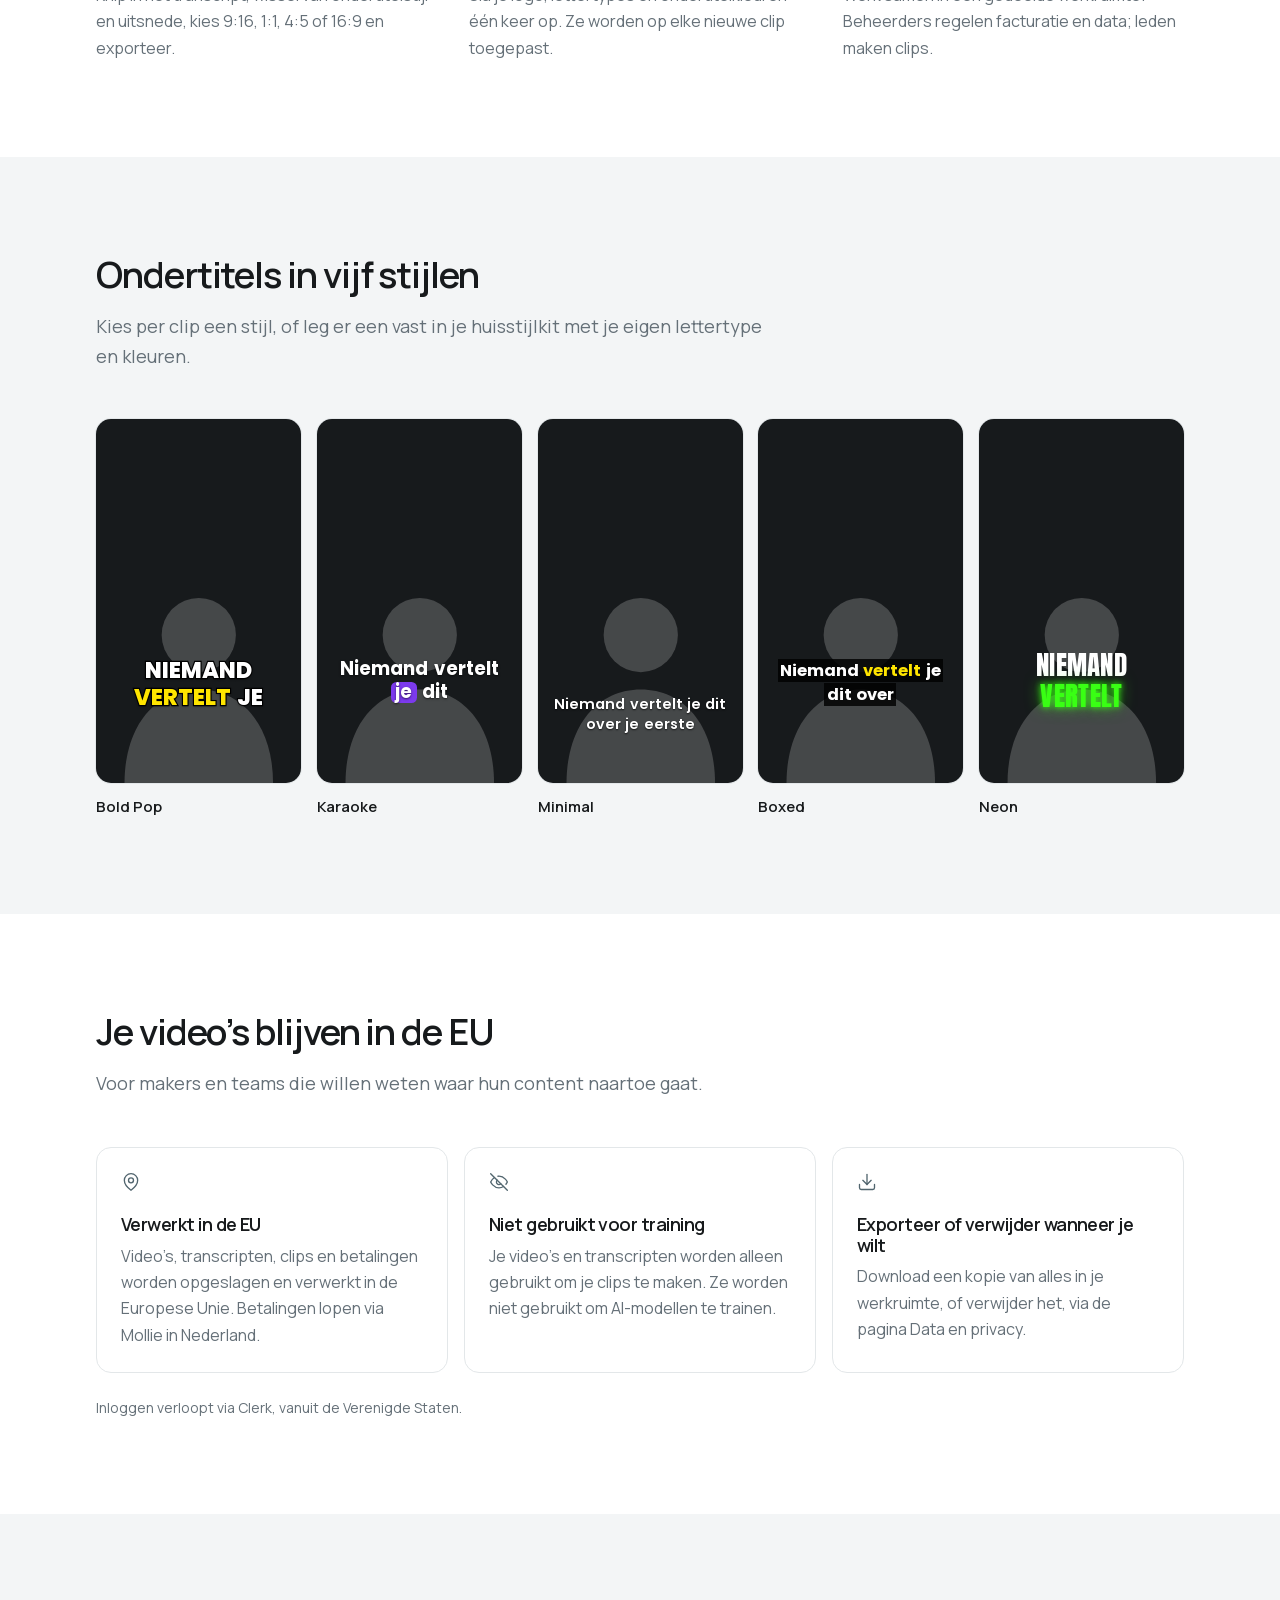
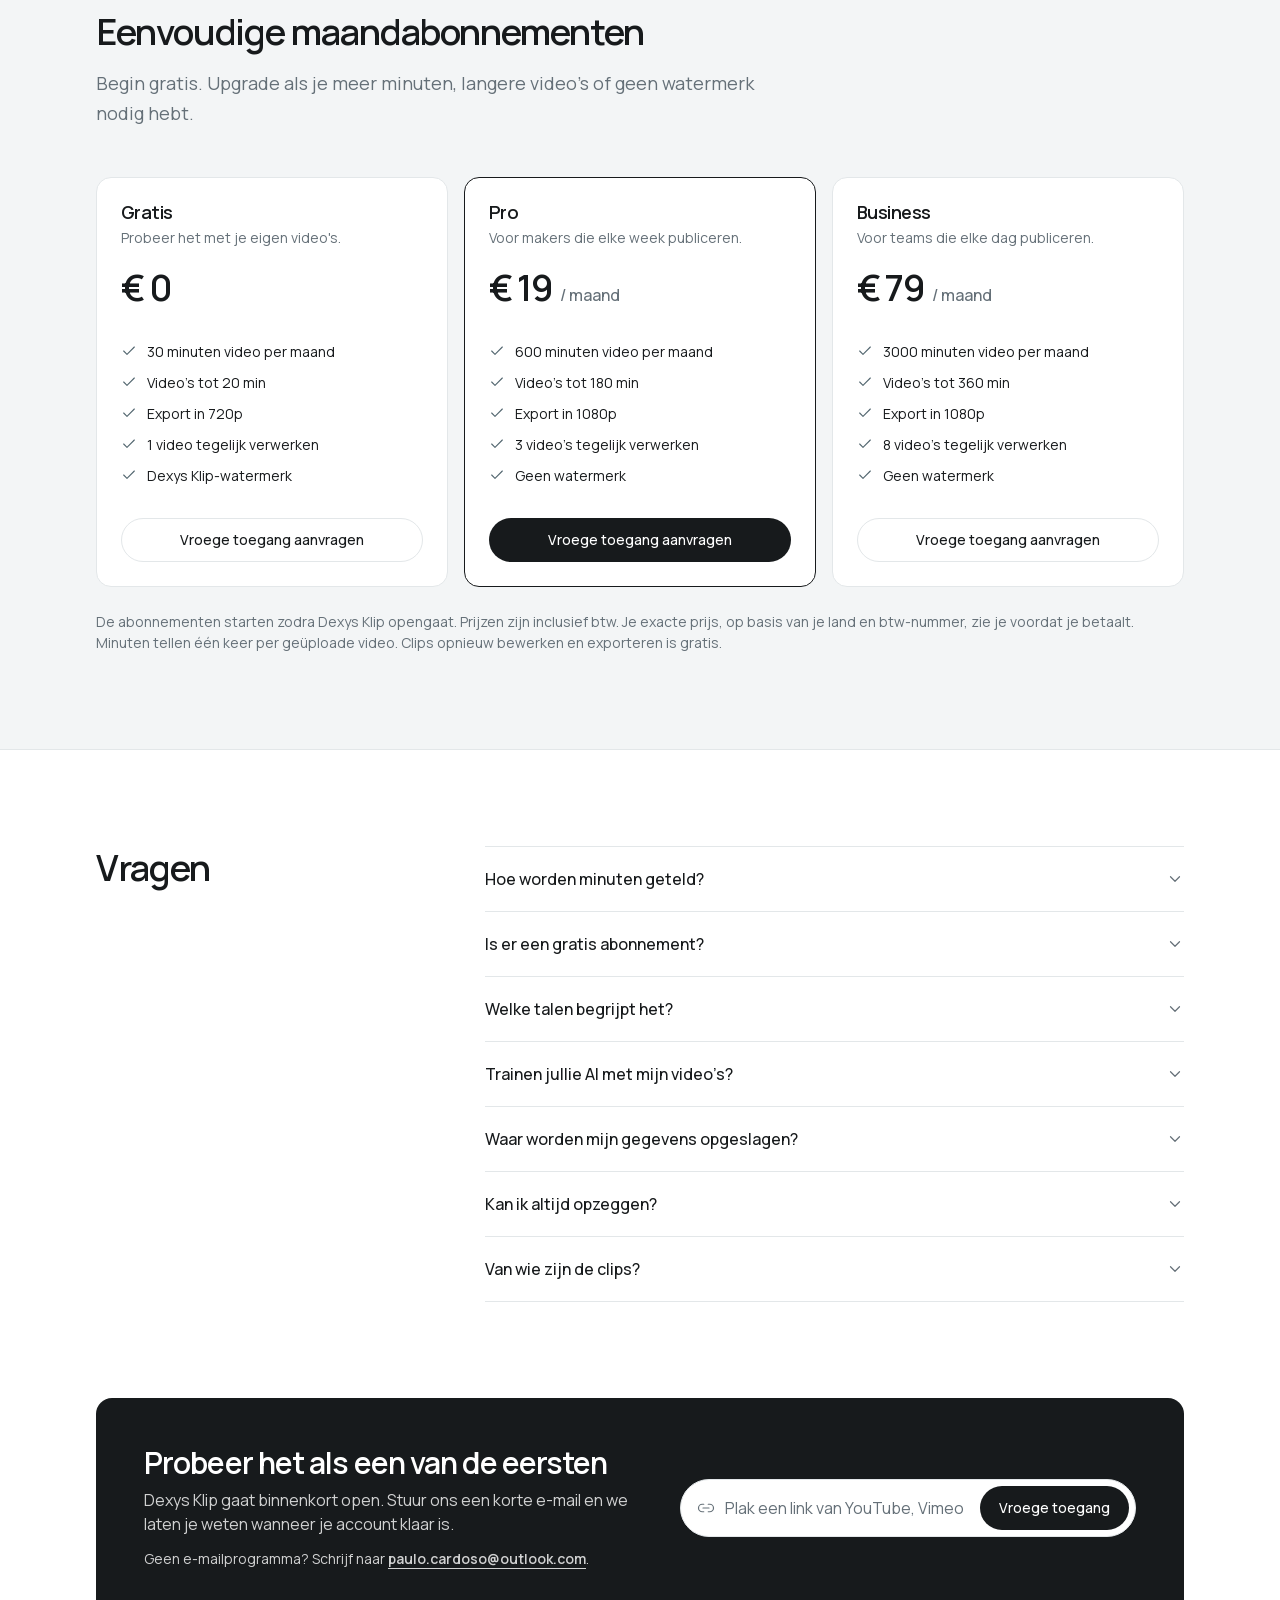
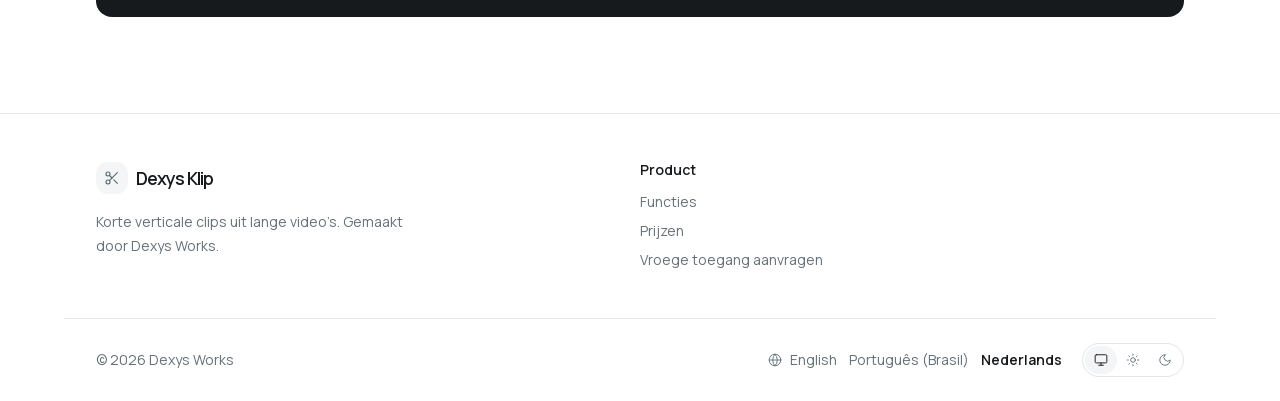
==== commit 0103d748: "Redesign the hero around a link field; add caption styles gallery Inspired by how clip tools lead wi" ====
--- a/nl/index.html
+++ b/nl/index.html
@@ -40,15 +40,33 @@
 </header>
 <main id="content">
   <section class="wrap hero" aria-labelledby="hero-title">
-    <div>
-      <p class="eyebrow">Voor podcasts, streams, presentaties en gameplay</p>
+    <div class="hero-copy">
+      <p class="pill">Vroege toegang · binnenkort</p>
       <h1 id="hero-title">Lange video erin. Korte clips eruit.</h1>
       <p class="lead">Dexys Klip vindt de beste momenten in je video, maakt ze verticaal met gezichtsvolging en voegt geanimeerde ondertitels toe, klaar voor TikTok, Reels en Shorts. Jij bepaalt wat je houdt.</p>
-      <div class="hero-ctas">
-        <a class="btn btn-primary btn-large" href="mailto:paulo.cardoso@outlook.com?subject=Vroege%20toegang%20tot%20Dexys%20Klip&amp;body=Hoi%2C%0A%0AIk%20wil%20graag%20vroege%20toegang%20tot%20Dexys%20Klip.%0A%0AAbonnement%20dat%20me%20interesseert%3A%20weet%20ik%20nog%20niet%0AWaar%20ik%20clips%20van%20wil%20maken%20%28podcast%2C%20streams%2C%20presentaties%2C%20gameplay%E2%80%A6%29%3A%20%0A%0ABedankt%21">Vroege toegang aanvragen <svg width="18" height="18" viewBox="0 0 24 24" fill="none" stroke="currentColor" stroke-width="1.6" stroke-linecap="round" stroke-linejoin="round" aria-hidden="true" focusable="false"><path d="M5 12h14"/><path d="m12 5 7 7-7 7"/></svg></a>
-        <a class="btn btn-ghost btn-large" href="#pricing">Bekijk abonnementen</a>
-      </div>
-      <p class="muted small">Binnenkort beschikbaar. Gratis abonnement: 30 minuten video per maand, geen creditcard nodig.<br>Opent je e-mailprogramma. We gebruiken je adres alleen om je te laten weten wanneer je kunt beginnen.</p>
+      <form class="capture capture-hero" action="mailto:paulo.cardoso@outlook.com" method="get" data-capture data-to="paulo.cardoso@outlook.com"
+  data-subject="Vroege toegang tot Dexys Klip" data-body="Hoi,
+
+Ik wil graag vroege toegang tot Dexys Klip.
+
+Een video waar ik clips van wil maken: {link}
+
+Bedankt!" data-body-empty="Hoi,
+
+Ik wil graag vroege toegang tot Dexys Klip.
+
+Abonnement dat me interesseert: weet ik nog niet
+Waar ik clips van wil maken (podcast, streams, presentaties, gameplay…): 
+
+Bedankt!">
+  <input type="hidden" name="subject" value="Vroege toegang tot Dexys Klip">
+  <label class="sr-only" for="link-hero">Videolink (optioneel)</label>
+  <span class="capture-icon"><svg width="18" height="18" viewBox="0 0 24 24" fill="none" stroke="currentColor" stroke-width="1.6" stroke-linecap="round" stroke-linejoin="round" aria-hidden="true" focusable="false"><path d="M9 17H7A5 5 0 0 1 7 7h2"/><path d="M15 7h2a5 5 0 1 1 0 10h-2"/><path d="M8 12h8"/></svg></span>
+  <input id="link-hero" name="body" type="text" inputmode="url" autocomplete="url" spellcheck="false" placeholder="Plak een link van YouTube, Vimeo of Twitch">
+  <button class="btn btn-primary" type="submit">Vroege toegang aanvragen</button>
+</form>
+      <p class="muted small hero-note">Gratis abonnement: 30 minuten video per maand, geen creditcard nodig. Opent je e-mailprogramma. We gebruiken je adres alleen om je te laten weten wanneer je kunt beginnen.</p>
+      <ul class="chips" aria-label="Hoogtepunten"><li><a href="#features">Beste momenten</a></li><li><a href="#features">Viraliteitsscore</a></li><li><a href="#features">Gezichtsvolging</a></li><li><a href="#captions">Geanimeerde ondertitels</a></li><li><a href="#features">Huisstijlkits</a></li><li><a href="#faq">15 videotalen</a></li></ul>
     </div>
     <div class="hero-visual" role="img" aria-label="Illustratie: een brede podcastvideo met drie gemarkeerde momenten op de tijdlijn. Eén moment wordt een verticale clip die het gezicht van de spreker volgt, met ondertitels per woord en een viraliteitsscore van 92.">
   <div aria-hidden="true">
@@ -61,7 +79,9 @@
       <div class="bars"><span class="" style="height:38%"></span><span class="" style="height:52%"></span><span class="" style="height:30%"></span><span class="" style="height:64%"></span><span class="" style="height:46%"></span><span class="" style="height:72%"></span><span class="on" style="height:58%"></span><span class="on" style="height:88%"></span><span class="on" style="height:94%"></span><span class="on" style="height:80%"></span><span class="on" style="height:70%"></span><span class="" style="height:44%"></span><span class="" style="height:36%"></span><span class="" style="height:50%"></span><span class="" style="height:62%"></span><span class="" style="height:40%"></span><span class="" style="height:34%"></span><span class="" style="height:56%"></span><span class="" style="height:48%"></span><span class="on" style="height:76%"></span><span class="on" style="height:90%"></span><span class="on" style="height:84%"></span><span class="on" style="height:66%"></span><span class="" style="height:42%"></span><span class="" style="height:32%"></span><span class="" style="height:46%"></span><span class="" style="height:58%"></span><span class="" style="height:38%"></span><span class="" style="height:52%"></span><span class="on" style="height:70%"></span><span class="on" style="height:86%"></span><span class="on" style="height:96%"></span><span class="on" style="height:78%"></span><span class="on" style="height:60%"></span><span class="" style="height:44%"></span><span class="" style="height:36%"></span><span class="" style="height:54%"></span><span class="" style="height:40%"></span><span class="" style="height:30%"></span><span class="" style="height:48%"></span></div>
       <div class="moments"><span>#1</span><span>#2</span><span>#3</span></div>
     </div>
-    <div class="phone">
+    <div class="phone phone-back phone-left"><div class="phone-speaker"><svg class="sp sp-b" viewBox="0 0 100 100" aria-hidden="true" focusable="false"><circle cx="50" cy="40" r="15" fill="currentColor"/><path d="M20 100c0-24 13-38 30-38s30 14 30 38z" fill="currentColor"/></svg></div><span class="score"><svg width="12" height="12" viewBox="0 0 24 24" fill="none" stroke="currentColor" stroke-width="1.6" stroke-linecap="round" stroke-linejoin="round" aria-hidden="true" focusable="false"><path d="m22 7-8.5 8.5-5-5L2 17"/><path d="M16 7h6v6"/></svg>88</span></div>
+    <div class="phone phone-back phone-right"><div class="phone-speaker"><svg class="sp sp-a" viewBox="0 0 100 100" aria-hidden="true" focusable="false"><circle cx="50" cy="40" r="15" fill="currentColor"/><path d="M20 100c0-24 13-38 30-38s30 14 30 38z" fill="currentColor"/></svg></div><span class="score"><svg width="12" height="12" viewBox="0 0 24 24" fill="none" stroke="currentColor" stroke-width="1.6" stroke-linecap="round" stroke-linejoin="round" aria-hidden="true" focusable="false"><path d="m22 7-8.5 8.5-5-5L2 17"/><path d="M16 7h6v6"/></svg>85</span></div>
+    <div class="phone phone-front">
       <div class="phone-speaker"><svg class="sp" viewBox="0 0 100 100" aria-hidden="true" focusable="false"><circle cx="50" cy="40" r="15" fill="currentColor"/><path d="M20 100c0-24 13-38 30-38s30 14 30 38z" fill="currentColor"/></svg></div>
       <div class="track"></div>
       <span class="score"><svg width="12" height="12" viewBox="0 0 24 24" fill="none" stroke="currentColor" stroke-width="1.6" stroke-linecap="round" stroke-linejoin="round" aria-hidden="true" focusable="false"><path d="m22 7-8.5 8.5-5-5L2 17"/><path d="M16 7h6v6"/></svg>92</span>
@@ -97,13 +117,28 @@
     <ul class="features"><li><span class="tile"><svg width="18" height="18" viewBox="0 0 24 24" fill="none" stroke="currentColor" stroke-width="1.6" stroke-linecap="round" stroke-linejoin="round" aria-hidden="true" focusable="false"><path d="M6 2v14a2 2 0 0 0 2 2h14"/><path d="M18 22V8a2 2 0 0 0-2-2H2"/></svg></span><h3>Verticaal, met gezichtsvolging</h3><p class="muted">Klip volgt de spreker van shot naar shot. Voor schermopnames kies je een vervaagde achtergrond of bepaal je zelf de uitsnede.</p></li><li><span class="tile"><svg width="18" height="18" viewBox="0 0 24 24" fill="none" stroke="currentColor" stroke-width="1.6" stroke-linecap="round" stroke-linejoin="round" aria-hidden="true" focusable="false"><rect width="18" height="14" x="3" y="5" rx="2"/><path d="M7 15h4M15 15h2M7 11h2M13 11h4"/></svg></span><h3>Geanimeerde ondertitels</h3><p class="muted">Ondertitels per woord in meerdere stijlen, met benadrukte trefwoorden. Verbeter een woord in het transcript en de ondertitels volgen.</p></li><li><span class="tile"><svg width="18" height="18" viewBox="0 0 24 24" fill="none" stroke="currentColor" stroke-width="1.6" stroke-linecap="round" stroke-linejoin="round" aria-hidden="true" focusable="false"><path d="M4 9h16M4 15h16M10 3 8 21M16 3l-2 18"/></svg></span><h3>Titels, beschrijvingen, hashtags</h3><p class="muted">Elke clip krijgt posttekst die je kunt aanpassen en met één klik kopieert.</p></li><li><span class="tile"><svg width="18" height="18" viewBox="0 0 24 24" fill="none" stroke="currentColor" stroke-width="1.6" stroke-linecap="round" stroke-linejoin="round" aria-hidden="true" focusable="false"><path d="M21 4h-7M10 4H3M21 12h-9M8 12H3M21 20h-5M12 20H3M14 2v4M8 10v4M16 18v4"/></svg></span><h3>Een eenvoudige editor</h3><p class="muted">Knip in het transcript, wissel van ondertitelstijl en uitsnede, kies 9:16, 1:1, 4:5 of 16:9 en exporteer.</p></li><li><span class="tile"><svg width="18" height="18" viewBox="0 0 24 24" fill="none" stroke="currentColor" stroke-width="1.6" stroke-linecap="round" stroke-linejoin="round" aria-hidden="true" focusable="false"><circle cx="13.5" cy="6.5" r=".5" fill="currentColor"/><circle cx="17.5" cy="10.5" r=".5" fill="currentColor"/><circle cx="8.5" cy="7.5" r=".5" fill="currentColor"/><circle cx="6.5" cy="12.5" r=".5" fill="currentColor"/><path d="M12 2C6.5 2 2 6.5 2 12s4.5 10 10 10c.93 0 1.65-.75 1.65-1.69 0-.44-.18-.83-.44-1.12-.29-.29-.44-.65-.44-1.13a1.64 1.64 0 0 1 1.67-1.67h2c3.05 0 5.55-2.5 5.55-5.55C21.97 6.01 17.46 2 12 2z"/></svg></span><h3>Huisstijlkits</h3><p class="muted">Sla je logo, lettertypes en ondertitelkleuren één keer op. Ze worden op elke nieuwe clip toegepast.</p></li><li><span class="tile"><svg width="18" height="18" viewBox="0 0 24 24" fill="none" stroke="currentColor" stroke-width="1.6" stroke-linecap="round" stroke-linejoin="round" aria-hidden="true" focusable="false"><path d="M16 21v-2a4 4 0 0 0-4-4H6a4 4 0 0 0-4 4v2"/><circle cx="9" cy="7" r="4"/><path d="M22 21v-2a4 4 0 0 0-3-3.87"/><path d="M16 3.13a4 4 0 0 1 0 7.75"/></svg></span><h3>Teamwerkruimtes</h3><p class="muted">Werk samen in een gedeelde werkruimte. Beheerders regelen facturatie en data; leden maken clips.</p></li></ul>
   </div></section>
 
-  <section id="privacy" class="section band" aria-labelledby="privacy-title"><div class="wrap">
+  <section id="captions" class="section band" aria-labelledby="captions-title"><div class="wrap">
+    <div class="section-head"><h2 id="captions-title">Ondertitels in vijf stijlen</h2><p>Kies per clip een stijl, of leg er een vast in je huisstijlkit met je eigen lettertype en kleuren.</p></div>
+    <ul class="styles"><li class="style-card style-bold"><div class="style-frame" aria-hidden="true">
+      <div class="style-speaker"><svg class="sp" viewBox="0 0 100 100" aria-hidden="true" focusable="false"><circle cx="50" cy="40" r="15" fill="currentColor"/><path d="M20 100c0-24 13-38 30-38s30 14 30 38z" fill="currentColor"/></svg></div><p class="style-caption"><span class="">Niemand</span> <span class="on">vertelt</span> <span class="">je</span></p></div>
+      <p class="style-name">Bold Pop</p></li><li class="style-card style-karaoke"><div class="style-frame" aria-hidden="true">
+      <div class="style-speaker"><svg class="sp" viewBox="0 0 100 100" aria-hidden="true" focusable="false"><circle cx="50" cy="40" r="15" fill="currentColor"/><path d="M20 100c0-24 13-38 30-38s30 14 30 38z" fill="currentColor"/></svg></div><p class="style-caption"><span class="">Niemand</span> <span class="">vertelt</span> <span class="on">je</span> <span class="">dit</span></p></div>
+      <p class="style-name">Karaoke</p></li><li class="style-card style-minimal"><div class="style-frame" aria-hidden="true">
+      <div class="style-speaker"><svg class="sp" viewBox="0 0 100 100" aria-hidden="true" focusable="false"><circle cx="50" cy="40" r="15" fill="currentColor"/><path d="M20 100c0-24 13-38 30-38s30 14 30 38z" fill="currentColor"/></svg></div><p class="style-caption"><span class="">Niemand</span> <span class="">vertelt</span> <span class="">je</span> <span class="">dit</span> <span class="">over</span> <span class="">je</span> <span class="">eerste</span></p></div>
+      <p class="style-name">Minimal</p></li><li class="style-card style-boxed"><div class="style-frame" aria-hidden="true">
+      <div class="style-speaker"><svg class="sp" viewBox="0 0 100 100" aria-hidden="true" focusable="false"><circle cx="50" cy="40" r="15" fill="currentColor"/><path d="M20 100c0-24 13-38 30-38s30 14 30 38z" fill="currentColor"/></svg></div><p class="style-caption"><span class="">Niemand</span> <span class="on">vertelt</span> <span class="">je</span> <span class="">dit</span> <span class="">over</span></p></div>
+      <p class="style-name">Boxed</p></li><li class="style-card style-neon"><div class="style-frame" aria-hidden="true">
+      <div class="style-speaker"><svg class="sp" viewBox="0 0 100 100" aria-hidden="true" focusable="false"><circle cx="50" cy="40" r="15" fill="currentColor"/><path d="M20 100c0-24 13-38 30-38s30 14 30 38z" fill="currentColor"/></svg></div><p class="style-caption"><span class="">Niemand</span> <span class="on">vertelt</span></p></div>
+      <p class="style-name">Neon</p></li></ul>
+  </div></section>
+
+  <section id="privacy" class="section" aria-labelledby="privacy-title"><div class="wrap">
     <div class="section-head"><h2 id="privacy-title">Je video’s blijven in de EU</h2><p>Voor makers en teams die willen weten waar hun content naartoe gaat.</p></div>
     <ul class="grid-3"><li class="card"><span class="symbol"><svg width="20" height="20" viewBox="0 0 24 24" fill="none" stroke="currentColor" stroke-width="1.6" stroke-linecap="round" stroke-linejoin="round" aria-hidden="true" focusable="false"><path d="M20 10c0 6-8 12-8 12s-8-6-8-12a8 8 0 0 1 16 0Z"/><circle cx="12" cy="10" r="3"/></svg></span><h3>Verwerkt in de EU</h3><p class="muted">Video’s, transcripten, clips en betalingen worden opgeslagen en verwerkt in de Europese Unie. Betalingen lopen via Mollie in Nederland.</p></li><li class="card"><span class="symbol"><svg width="20" height="20" viewBox="0 0 24 24" fill="none" stroke="currentColor" stroke-width="1.6" stroke-linecap="round" stroke-linejoin="round" aria-hidden="true" focusable="false"><path d="M9.88 9.88a3 3 0 1 0 4.24 4.24"/><path d="M10.73 5.08A10.4 10.4 0 0 1 12 5c7 0 10 7 10 7a13.2 13.2 0 0 1-1.67 2.68"/><path d="M6.61 6.61A13.5 13.5 0 0 0 2 12s3 7 10 7a9.7 9.7 0 0 0 5.39-1.61"/><path d="m2 2 20 20"/></svg></span><h3>Niet gebruikt voor training</h3><p class="muted">Je video’s en transcripten worden alleen gebruikt om je clips te maken. Ze worden niet gebruikt om AI-modellen te trainen.</p></li><li class="card"><span class="symbol"><svg width="20" height="20" viewBox="0 0 24 24" fill="none" stroke="currentColor" stroke-width="1.6" stroke-linecap="round" stroke-linejoin="round" aria-hidden="true" focusable="false"><path d="M21 15v4a2 2 0 0 1-2 2H5a2 2 0 0 1-2-2v-4"/><path d="m7 10 5 5 5-5"/><path d="M12 15V3"/></svg></span><h3>Exporteer of verwijder wanneer je wilt</h3><p class="muted">Download een kopie van alles in je werkruimte, of verwijder het, via de pagina Data en privacy.</p></li></ul>
     <p class="note">Inloggen verloopt via Clerk, vanuit de Verenigde Staten.</p>
   </div></section>
 
-  <section id="pricing" class="section" aria-labelledby="pricing-title"><div class="wrap">
+  <section id="pricing" class="section band" aria-labelledby="pricing-title"><div class="wrap">
     <div class="section-head"><h2 id="pricing-title">Eenvoudige maandabonnementen</h2><p>Begin gratis. Upgrade als je meer minuten, langere video’s of geen watermerk nodig hebt.</p></div>
     <ul class="grid-3 plans"><li class="card plan"><h3>Gratis</h3><p class="muted small">Probeer het met je eigen video&#x27;s.</p>
       <p class="price">€ 0</p><ul class="plan-features"><li><svg width="16" height="16" viewBox="0 0 24 24" fill="none" stroke="currentColor" stroke-width="1.6" stroke-linecap="round" stroke-linejoin="round" aria-hidden="true" focusable="false"><path d="M20 6 9 17l-5-5"/></svg>30 minuten video per maand</li><li><svg width="16" height="16" viewBox="0 0 24 24" fill="none" stroke="currentColor" stroke-width="1.6" stroke-linecap="round" stroke-linejoin="round" aria-hidden="true" focusable="false"><path d="M20 6 9 17l-5-5"/></svg>Video&#x27;s tot 20 min</li><li><svg width="16" height="16" viewBox="0 0 24 24" fill="none" stroke="currentColor" stroke-width="1.6" stroke-linecap="round" stroke-linejoin="round" aria-hidden="true" focusable="false"><path d="M20 6 9 17l-5-5"/></svg>Export in 720p</li><li><svg width="16" height="16" viewBox="0 0 24 24" fill="none" stroke="currentColor" stroke-width="1.6" stroke-linecap="round" stroke-linejoin="round" aria-hidden="true" focusable="false"><path d="M20 6 9 17l-5-5"/></svg>1 video tegelijk verwerken</li><li><svg width="16" height="16" viewBox="0 0 24 24" fill="none" stroke="currentColor" stroke-width="1.6" stroke-linecap="round" stroke-linejoin="round" aria-hidden="true" focusable="false"><path d="M20 6 9 17l-5-5"/></svg>Dexys Klip-watermerk</li></ul>
@@ -121,8 +156,28 @@
   </div></section>
 
   <section class="wrap cta-wrap" aria-labelledby="cta-title"><div class="cta">
-    <div><h2 id="cta-title">Probeer het als een van de eersten</h2><p>Dexys Klip gaat binnenkort open. Stuur ons een korte e-mail en we laten je weten wanneer je account klaar is.</p><p class="alt">Geen e-mailprogramma? Schrijf naar <a href="mailto:paulo.cardoso@outlook.com">paulo.cardoso@outlook.com</a>.</p></div>
-    <a class="btn btn-inverse btn-large" href="mailto:paulo.cardoso@outlook.com?subject=Vroege%20toegang%20tot%20Dexys%20Klip&amp;body=Hoi%2C%0A%0AIk%20wil%20graag%20vroege%20toegang%20tot%20Dexys%20Klip.%0A%0AAbonnement%20dat%20me%20interesseert%3A%20weet%20ik%20nog%20niet%0AWaar%20ik%20clips%20van%20wil%20maken%20%28podcast%2C%20streams%2C%20presentaties%2C%20gameplay%E2%80%A6%29%3A%20%0A%0ABedankt%21">Vroege toegang aanvragen <svg width="18" height="18" viewBox="0 0 24 24" fill="none" stroke="currentColor" stroke-width="1.6" stroke-linecap="round" stroke-linejoin="round" aria-hidden="true" focusable="false"><path d="M5 12h14"/><path d="m12 5 7 7-7 7"/></svg></a>
+    <div class="cta-copy"><h2 id="cta-title">Probeer het als een van de eersten</h2><p>Dexys Klip gaat binnenkort open. Stuur ons een korte e-mail en we laten je weten wanneer je account klaar is.</p><p class="alt">Geen e-mailprogramma? Schrijf naar <a href="mailto:paulo.cardoso@outlook.com">paulo.cardoso@outlook.com</a>.</p></div>
+    <form class="capture capture-cta" action="mailto:paulo.cardoso@outlook.com" method="get" data-capture data-to="paulo.cardoso@outlook.com"
+  data-subject="Vroege toegang tot Dexys Klip" data-body="Hoi,
+
+Ik wil graag vroege toegang tot Dexys Klip.
+
+Een video waar ik clips van wil maken: {link}
+
+Bedankt!" data-body-empty="Hoi,
+
+Ik wil graag vroege toegang tot Dexys Klip.
+
+Abonnement dat me interesseert: weet ik nog niet
+Waar ik clips van wil maken (podcast, streams, presentaties, gameplay…): 
+
+Bedankt!">
+  <input type="hidden" name="subject" value="Vroege toegang tot Dexys Klip">
+  <label class="sr-only" for="link-cta">Videolink (optioneel)</label>
+  <span class="capture-icon"><svg width="18" height="18" viewBox="0 0 24 24" fill="none" stroke="currentColor" stroke-width="1.6" stroke-linecap="round" stroke-linejoin="round" aria-hidden="true" focusable="false"><path d="M9 17H7A5 5 0 0 1 7 7h2"/><path d="M15 7h2a5 5 0 1 1 0 10h-2"/><path d="M8 12h8"/></svg></span>
+  <input id="link-cta" name="body" type="text" inputmode="url" autocomplete="url" spellcheck="false" placeholder="Plak een link van YouTube, Vimeo of Twitch">
+  <button class="btn btn-primary" type="submit">Vroege toegang</button>
+</form>
   </div></section>
 </main>
 <footer class="site-footer">
@@ -139,6 +194,27 @@
     <div class="footer-settings"><nav class="lang-switch" aria-label="Taal"><svg width="14" height="14" viewBox="0 0 24 24" fill="none" stroke="currentColor" stroke-width="1.6" stroke-linecap="round" stroke-linejoin="round" aria-hidden="true" focusable="false"><circle cx="12" cy="12" r="10"/><path d="M12 2a14.5 14.5 0 0 0 0 20 14.5 14.5 0 0 0 0-20"/><path d="M2 12h20"/></svg><ul><li><a href="/" hreflang="en" lang="en" data-lang="en">English</a></li><li><a href="/pt-br/" hreflang="pt-BR" lang="pt-BR" data-lang="pt-BR">Português (Brasil)</a></li><li><a href="/nl/" hreflang="nl" lang="nl" data-lang="nl" aria-current="page">Nederlands</a></li></ul></nav><div class="theme-switch" role="group" aria-label="Thema" hidden><button type="button" data-theme-value="system" aria-label="Systeemthema gebruiken" title="Systeemthema gebruiken" aria-pressed="true"><svg width="14" height="14" viewBox="0 0 24 24" fill="none" stroke="currentColor" stroke-width="1.6" stroke-linecap="round" stroke-linejoin="round" aria-hidden="true" focusable="false"><rect width="20" height="14" x="2" y="3" rx="2"/><path d="M8 21h8M12 17v4"/></svg></button><button type="button" data-theme-value="light" aria-label="Licht thema" title="Licht thema" aria-pressed="false"><svg width="14" height="14" viewBox="0 0 24 24" fill="none" stroke="currentColor" stroke-width="1.6" stroke-linecap="round" stroke-linejoin="round" aria-hidden="true" focusable="false"><circle cx="12" cy="12" r="4"/><path d="M12 2v2M12 20v2M4.93 4.93l1.41 1.41M17.66 17.66l1.41 1.41M2 12h2M20 12h2M6.34 17.66l-1.41 1.41M19.07 4.93l-1.41 1.41"/></svg></button><button type="button" data-theme-value="dark" aria-label="Donker thema" title="Donker thema" aria-pressed="false"><svg width="14" height="14" viewBox="0 0 24 24" fill="none" stroke="currentColor" stroke-width="1.6" stroke-linecap="round" stroke-linejoin="round" aria-hidden="true" focusable="false"><path d="M12 3a6 6 0 0 0 9 9 9 9 0 1 1-9-9Z"/></svg></button></div></div>
   </div>
 </footer>
+<div class="dock" data-dock hidden><form class="capture capture-dock" action="mailto:paulo.cardoso@outlook.com" method="get" data-capture data-to="paulo.cardoso@outlook.com"
+  data-subject="Vroege toegang tot Dexys Klip" data-body="Hoi,
+
+Ik wil graag vroege toegang tot Dexys Klip.
+
+Een video waar ik clips van wil maken: {link}
+
+Bedankt!" data-body-empty="Hoi,
+
+Ik wil graag vroege toegang tot Dexys Klip.
+
+Abonnement dat me interesseert: weet ik nog niet
+Waar ik clips van wil maken (podcast, streams, presentaties, gameplay…): 
+
+Bedankt!">
+  <input type="hidden" name="subject" value="Vroege toegang tot Dexys Klip">
+  <label class="sr-only" for="link-dock">Videolink (optioneel)</label>
+  <span class="capture-icon"><svg width="18" height="18" viewBox="0 0 24 24" fill="none" stroke="currentColor" stroke-width="1.6" stroke-linecap="round" stroke-linejoin="round" aria-hidden="true" focusable="false"><path d="M9 17H7A5 5 0 0 1 7 7h2"/><path d="M15 7h2a5 5 0 1 1 0 10h-2"/><path d="M8 12h8"/></svg></span>
+  <input id="link-dock" name="body" type="text" inputmode="url" autocomplete="url" spellcheck="false" placeholder="Plak een link van YouTube, Vimeo of Twitch">
+  <button class="btn btn-primary" type="submit">Vroege toegang</button>
+</form></div>
 <script type="application/ld+json">{"@context": "https://schema.org", "@type": "SoftwareApplication", "name": "Dexys Klip", "url": "https://klip.dexysworks.com/nl/", "inLanguage": "nl", "applicationCategory": "MultimediaApplication", "operatingSystem": "Web", "description": "Plak een link of upload een video. Dexys Klip vindt de beste momenten, maakt ze verticaal met gezichtsvolging en voegt geanimeerde ondertitels toe voor TikTok, Reels en Shorts. Verwerkt in de EU.", "publisher": {"@type": "Organization", "name": "Dexys Works", "url": "https://dexysworks.com"}, "offers": [{"@type": "Offer", "name": "Gratis", "price": 0, "priceCurrency": "EUR"}, {"@type": "Offer", "name": "Pro", "price": 19, "priceCurrency": "EUR"}, {"@type": "Offer", "name": "Business", "price": 79, "priceCurrency": "EUR"}]}</script>
 </body>
 </html>
--- a/assets/style.css
+++ b/assets/style.css
@@ -7,6 +7,12 @@
 @font-face { font-family: "Manrope"; font-style: normal; font-weight: 200 800; font-display: swap;
   src: url("/assets/fonts/manrope-latin-ext.woff2") format("woff2");
   unicode-range: U+0100-02BA, U+02BD-02C5, U+02C7-02CC, U+02CE-02D7, U+02DD-02FF, U+0304, U+0308, U+0329, U+1D00-1DBF, U+1E00-1E9F, U+1EF2-1EFF, U+2020, U+20A0-20AB, U+20AD-20C4, U+2113, U+2C60-2C7F, U+A720-A7FF; }
+
+/* Caption fonts the app renders with (Poppins, Anton; SIL Open Font License), subset to Latin. */
+@font-face { font-family: "Poppins"; font-weight: 600; font-display: swap; src: url("/assets/fonts/poppins-semibold.woff2") format("woff2"); }
+@font-face { font-family: "Poppins"; font-weight: 700; font-display: swap; src: url("/assets/fonts/poppins-bold.woff2") format("woff2"); }
+@font-face { font-family: "Poppins"; font-weight: 800; font-display: swap; src: url("/assets/fonts/poppins-extrabold.woff2") format("woff2"); }
+@font-face { font-family: "Anton"; font-weight: 400; font-display: swap; src: url("/assets/fonts/anton-regular.woff2") format("woff2"); }
 
 :root {
   color-scheme: light;
@@ -47,7 +53,7 @@
 }
 
 *, *::before, *::after { box-sizing: border-box; }
-html { -webkit-text-size-adjust: 100%; scroll-behavior: smooth; }
+html { -webkit-text-size-adjust: 100%; scroll-behavior: smooth; scroll-padding-bottom: 96px; }
 body { margin: 0; background: var(--bg); color: var(--text); font: 400 16px/1.5 var(--font); -webkit-font-smoothing: antialiased; }
 h1, h2, h3, p, ul, ol { margin: 0; }
 ul, ol { padding: 0; list-style: none; }
@@ -61,6 +67,7 @@
 .wrap { width: 100%; max-width: 72rem; margin: 0 auto; padding: 0 16px; }
 @media (min-width: 640px) { .wrap { padding: 0 32px; } }
 .muted { color: var(--muted); }
+.sr-only { position: absolute; width: 1px; height: 1px; padding: 0; margin: -1px; overflow: hidden; clip: rect(0 0 0 0); white-space: nowrap; border: 0; }
 .small { font-size: 14px; }
 .xsmall { font-size: 12px; }
 .symbol { color: var(--symbol); }
@@ -105,19 +112,49 @@
 .signin-btn { display: none; }
 @media (min-width: 640px) { .signin-text { display: none; } .signin-btn { display: inline-flex; } .header-actions { gap: 8px; } }
 
-/* Hero */
-.hero { display: grid; align-items: center; gap: 56px; padding-top: 48px; padding-bottom: 64px; }
-@media (min-width: 640px) { .hero { padding-top: 80px; } }
-@media (min-width: 1024px) { .hero { grid-template-columns: 1fr 1fr; gap: 64px; padding-bottom: 96px; } }
-.eyebrow { font-size: 14px; font-weight: 500; color: var(--muted); }
-.hero h1 { margin-top: 16px; font-size: 2.6rem; line-height: 1.04; letter-spacing: -0.045em; }
-@media (min-width: 640px) { .hero h1 { font-size: 3.75rem; } }
-.lead { margin-top: 24px; max-width: 36rem; font-size: 18px; line-height: 1.65; color: var(--muted); }
-.hero-ctas { display: flex; flex-wrap: wrap; gap: 12px; margin: 32px 0 16px; }
-
-/* Hero illustration. Percentages keep it proportional at every width; the phone uses container units. */
-.hero-visual { position: relative; width: 100%; max-width: 540px; aspect-ratio: 5 / 4; margin: 0 auto; }
-.source { position: absolute; left: 0; top: 6%; width: 80%; aspect-ratio: 16 / 9; overflow: hidden; border-radius: var(--radius-panel);
+/* Hero: centered copy with the link field, the product illustration below. */
+.hero { display: grid; justify-items: center; gap: 56px; padding-top: 48px; padding-bottom: 64px; text-align: center; }
+@media (min-width: 640px) { .hero { padding-top: 72px; } }
+@media (min-width: 1024px) { .hero { gap: 72px; padding-bottom: 96px; } }
+.hero-copy { display: flex; flex-direction: column; align-items: center; width: 100%; max-width: 52rem; min-width: 0; }
+.pill { display: inline-flex; align-items: center; gap: 8px; padding: 6px 14px; border: 1px solid var(--line); border-radius: 999px;
+  background: var(--surface-2); font-size: 13px; font-weight: 500; color: var(--muted); }
+.pill::before { content: ""; width: 6px; height: 6px; border-radius: 50%; background: var(--text); }
+.hero h1 { margin-top: 20px; font-size: 2.75rem; line-height: 1.02; letter-spacing: -0.05em; text-wrap: balance; }
+@media (min-width: 640px) { .hero h1 { font-size: 4rem; } }
+@media (min-width: 1024px) { .hero h1 { font-size: 5rem; } }
+.lead { margin-top: 24px; max-width: 40rem; font-size: 18px; line-height: 1.65; color: var(--muted); text-wrap: pretty; }
+.hero-ctas { display: flex; flex-wrap: wrap; justify-content: center; gap: 12px; margin-top: 32px; }
+.hero .capture-hero { margin-top: 32px; }
+.hero-note { margin-top: 14px; max-width: 34rem; }
+.chips { display: flex; flex-wrap: wrap; justify-content: center; gap: 8px; margin-top: 28px; }
+.chips a { display: inline-flex; align-items: center; min-height: 36px; padding: 0 14px; border: 1px solid var(--line); border-radius: 999px;
+  font-size: 14px; font-weight: 500; color: var(--muted); text-decoration: none; transition: color .2s, border-color .2s, background-color .2s; }
+.chips a:hover { color: var(--text); border-color: var(--text); }
+
+/* Link field + button (hero, closing section, bottom bar). */
+.capture { position: relative; display: flex; align-items: center; gap: 8px; width: 100%; max-width: 560px; padding: 6px;
+  border: 1px solid var(--line); border-radius: var(--radius-pill); background: var(--surface);
+  box-shadow: 0 12px 32px -20px rgb(23 26 28 / .35); text-align: left; }
+.capture:focus-within { border-color: var(--text); }
+.capture-icon { display: none; color: var(--muted); padding-left: 10px; }
+@media (min-width: 480px) { .capture-icon { display: grid; } }
+.capture input[type="text"] { flex: 1 1 0; width: 0; min-width: 0; height: 44px; padding: 0 8px 0 12px; border: 0; background: transparent; color: var(--text);
+  font: 400 16px/1 var(--font); outline: none; }
+@media (min-width: 480px) { .capture input[type="text"] { padding-left: 2px; } }
+.capture input::placeholder { color: var(--muted); opacity: 1; }
+.capture .btn { height: 44px; padding: 0 18px; }
+.capture:has(input:focus-visible) { outline: 3px solid var(--focus); outline-offset: 4px; }
+/* Narrow screens: hero and closing forms stack (field above a full-width button) so long labels never squeeze the field. */
+@media (max-width: 479px) {
+  .capture-hero, .capture-cta { flex-wrap: wrap; border-radius: var(--radius-panel); padding: 8px; }
+  .capture-hero input[type="text"], .capture-cta input[type="text"] { flex-basis: 100%; width: 100%; }
+  .capture-hero .btn, .capture-cta .btn { width: 100%; }
+}
+
+/* Hero illustration: a wide source video, its timeline, and three scored vertical clips fanned out. */
+.hero-visual { position: relative; width: 100%; max-width: 880px; aspect-ratio: 16 / 10; text-align: left; }
+.source { position: absolute; left: 0; top: 8%; width: 58%; aspect-ratio: 16 / 9; overflow: hidden; border-radius: var(--radius-panel);
   background: var(--video-frame); box-shadow: 0 0 0 1px var(--line); }
 .speakers { position: absolute; inset: auto 0 0 0; height: 78%; display: flex; align-items: flex-end; justify-content: space-around; padding: 0 8%; }
 .sp { height: 100%; color: rgb(255 255 255 / .2); }
@@ -125,24 +162,30 @@
 .crop { position: absolute; top: 6%; bottom: 6%; left: 14%; width: 30%; border: 2px dashed rgb(255 255 255 / .55); border-radius: 10px; }
 .source-label { position: absolute; left: 12px; bottom: 12px; padding: 2px 8px; border-radius: 999px; background: rgb(0 0 0 / .4);
   color: var(--on-ink-muted); font-size: 11px; font-weight: 500; }
-.timeline { position: absolute; left: 0; top: 63%; width: 58%; padding: 12px; }
+.timeline { position: absolute; left: 0; top: 70%; width: 46%; padding: 12px; }
 .bars { display: flex; align-items: center; gap: 2px; height: 48px; }
 .bars span { flex: 1; border-radius: 999px; background: var(--line); }
 .bars span.on { background: var(--text); }
 .moments { display: flex; gap: 6px; margin-top: 8px; }
 .moments span { padding: 2px 8px; border-radius: 999px; background: var(--surface-2); color: var(--muted); font-size: 11px; font-weight: 500; }
-.phone { container-type: inline-size; position: absolute; right: 0; top: 0; width: 36%; aspect-ratio: 9 / 16; overflow: hidden;
-  border: 5px solid var(--bg); border-radius: 22px; background: var(--video-frame);
+.phone { container-type: inline-size; position: absolute; width: 23%; aspect-ratio: 9 / 16; overflow: hidden;
+  border: 4px solid var(--bg); border-radius: 20px; background: var(--video-frame);
   box-shadow: 0 0 0 1px var(--line), 0 24px 48px -24px rgb(23 26 28 / .55); }
+.phone-front { right: 14%; top: 2%; z-index: 2; }
+.phone-back { top: 14%; z-index: 1; }
+.phone-left { right: 30%; transform: rotate(-7deg); }
+.phone-right { right: 0; transform: rotate(7deg); }
+.phone-back .phone-speaker .sp { color: rgb(255 255 255 / .16); }
+.phone-right .score { left: auto; right: 7%; }
 .phone-speaker { position: absolute; inset: auto 0 0 0; height: 70%; display: flex; justify-content: center; }
 .phone-speaker .sp { color: rgb(255 255 255 / .25); }
 .track { position: absolute; left: 30%; top: 46%; width: 40%; aspect-ratio: 1; border: 2px solid rgb(255 255 255 / .7); border-radius: 8px;
   animation: track 4s ease-in-out infinite; }
 .score { position: absolute; left: 7%; top: 5%; display: inline-flex; align-items: center; gap: 1cqw; padding: 1.5cqw 6cqw; border-radius: 999px;
-  background: #fff; color: var(--ink); font-size: 7cqw; font-weight: 600; }
-.score svg { width: 7cqw; height: 7cqw; stroke-width: 2.4; }
+  background: #fff; color: var(--ink); font-size: 8cqw; font-weight: 600; }
+.score svg { width: 8cqw; height: 8cqw; stroke-width: 2.4; }
 .caption { position: absolute; left: 6%; right: 6%; top: 73%; display: flex; flex-wrap: wrap; justify-content: center; gap: 1cqw 2cqw;
-  color: #fff; font-size: 9.5cqw; font-weight: 800; line-height: 1; text-align: center; text-transform: uppercase; }
+  color: #fff; font: 800 9.5cqw/1 "Poppins", var(--font); text-align: center; text-transform: uppercase; }
 .word { padding: 1cqw 1.5cqw; border-radius: 1.5cqw; animation: word 3s linear infinite; }
 @keyframes word { 0%, 32% { background: #fff; color: var(--ink); } 33.4%, 100% { background: transparent; color: #fff; } }
 @keyframes track { 0%, 100% { transform: translate(0, 0); } 50% { transform: translate(4%, -3%); } }
@@ -256,6 +299,44 @@
 .theme-switch button[aria-pressed="true"] { background: var(--surface-2); color: var(--text); }
 .theme-switch button:focus-visible { outline-offset: 2px; }
 
+/* Caption styles gallery: the app's five styles with their real fonts and colours. Scrolls sideways on phones. */
+.styles { display: grid; grid-auto-flow: column; grid-auto-columns: minmax(160px, 1fr); gap: 16px; overflow-x: auto;
+  scroll-snap-type: x mandatory; padding-bottom: 8px; margin: 0 -16px; padding-left: 16px; padding-right: 16px; scrollbar-width: thin; }
+@media (min-width: 640px) { .styles { margin: 0 -32px; padding-left: 32px; padding-right: 32px; } }
+@media (min-width: 1024px) { .styles { grid-auto-flow: row; grid-template-columns: repeat(5, 1fr); overflow: visible; margin: 0; padding: 0; } }
+.style-card { scroll-snap-align: start; }
+.style-frame { container-type: inline-size; position: relative; aspect-ratio: 9 / 16; overflow: hidden; border-radius: var(--radius-tile);
+  background: var(--video-frame); box-shadow: 0 0 0 1px var(--line); }
+.style-speaker { position: absolute; inset: auto 0 0 0; height: 68%; display: flex; justify-content: center; }
+.style-speaker .sp { color: rgb(255 255 255 / .2); }
+.style-caption { position: absolute; left: 7%; right: 7%; top: 66%; display: flex; flex-wrap: wrap; justify-content: center; gap: .15em .3em;
+  color: #fff; text-align: center; line-height: 1.1; }
+.style-name { margin-top: 12px; font-size: 15px; font-weight: 600; }
+/* Values follow STYLES in the app: size is a fraction of the frame width, highlight/keyword colours as rendered. */
+.style-bold .style-caption { font: 800 11cqw/1.05 "Poppins", var(--font); text-transform: uppercase;
+  -webkit-text-stroke: .1em #000; paint-order: stroke fill; text-shadow: 0 .06em .12em rgb(0 0 0 / .6); }
+.style-bold .on { color: #FFE500; }
+.style-karaoke .style-caption { font: 700 9cqw/1.1 "Poppins", var(--font); text-shadow: 0 .06em .12em rgb(0 0 0 / .6); }
+.style-karaoke .on { padding: 0 .25em; border-radius: .3em; background: #7C3AED; }
+.style-minimal .style-caption { top: 76%; font: 600 7cqw/1.25 "Poppins", var(--font); text-shadow: 0 .06em .12em rgb(0 0 0 / .7); }
+.style-boxed .style-caption { font: 700 8cqw/1.2 "Poppins", var(--font); }
+.style-boxed .style-caption { gap: .12em 0; }
+.style-boxed .style-caption span { padding: .08em .14em; background: rgb(0 0 0 / .82); }
+.style-boxed .on { color: #FFE500; }
+.style-neon .style-caption { top: 64%; font: 400 13cqw/1 "Anton", var(--font); text-transform: uppercase; letter-spacing: .01em; }
+.style-neon .on { color: #39FF14; text-shadow: 0 0 .25em #39FF14, 0 0 .6em rgb(57 255 20 / .6); }
+
+/* Closing section with the link field. */
+.cta .capture-cta { flex: 0 1 460px; box-shadow: none; }
+.cta-copy { max-width: 32rem; }
+
+/* Bottom bar with the link field, shown while neither the hero nor the closing section is on screen. */
+.dock { position: fixed; left: 50%; bottom: 16px; z-index: 50; width: calc(100% - 32px); max-width: 560px;
+  transform: translate(-50%, 0); transition: transform .3s cubic-bezier(.2, .8, .2, 1), opacity .3s; }
+.dock[hidden] { display: block; visibility: hidden; opacity: 0; transform: translate(-50%, 24px); pointer-events: none; }
+.dock .capture { max-width: none; box-shadow: 0 0 0 1px var(--line), 0 18px 40px -16px rgb(23 26 28 / .45);
+  background: color-mix(in srgb, var(--surface) 92%, transparent); -webkit-backdrop-filter: blur(12px); backdrop-filter: blur(12px); }
+
 /* Touch screens: every target at least 44×44px (iOS 44pt / Android 48dp guidance; WCAG minimum is 24px). */
 @media (pointer: coarse) {
   .btn { height: 44px; }
